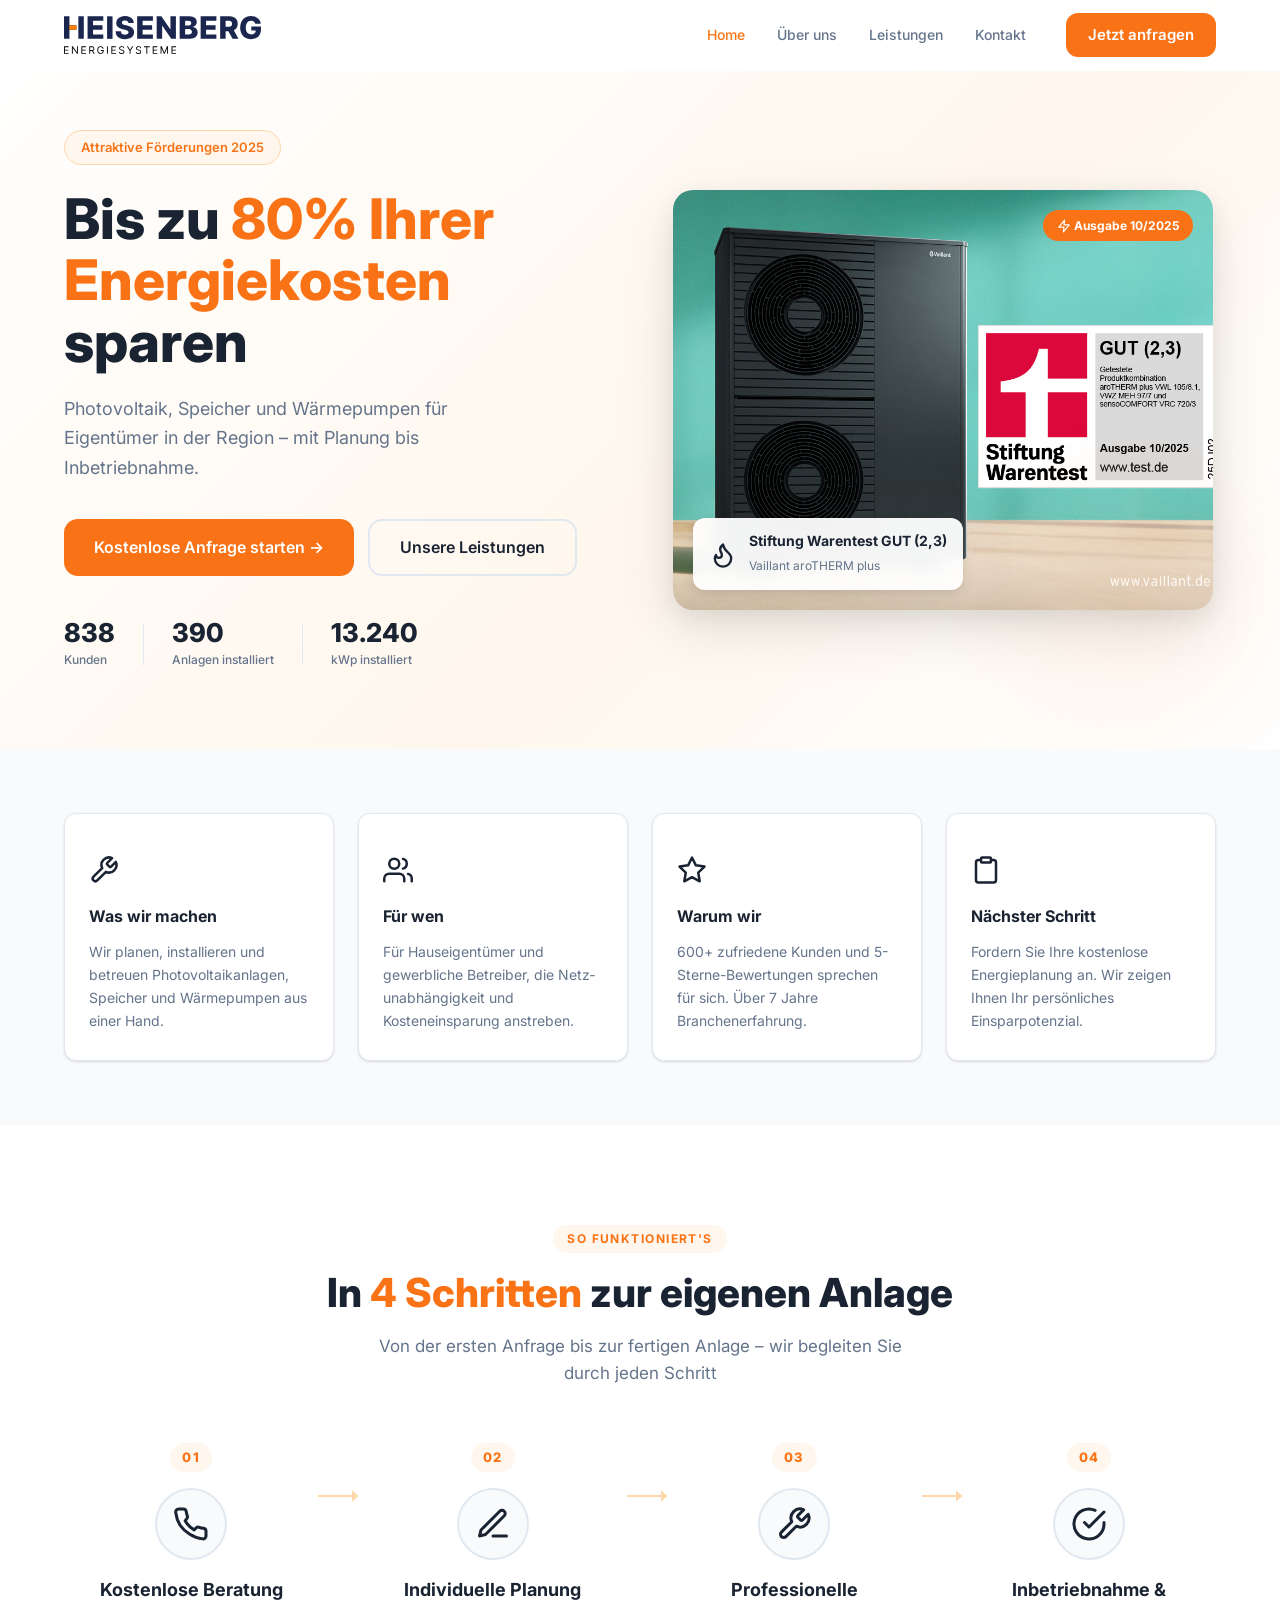
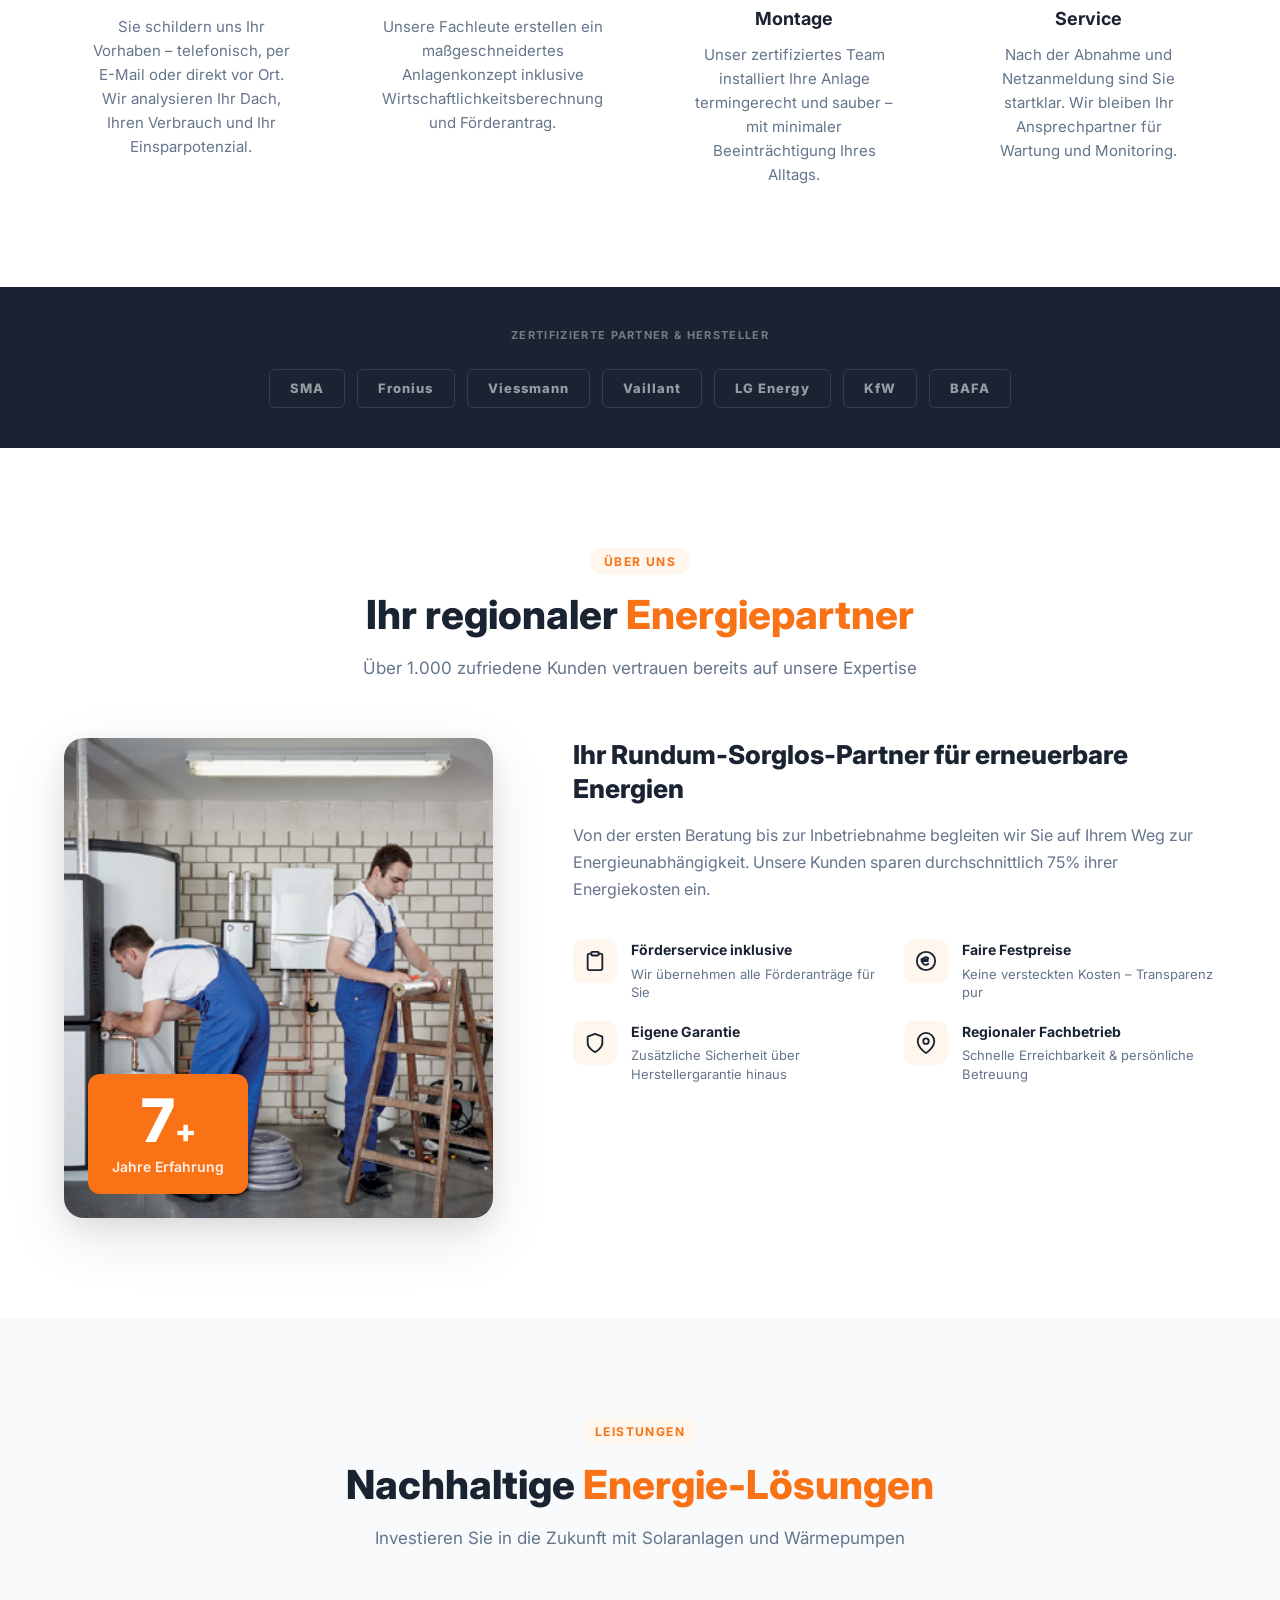
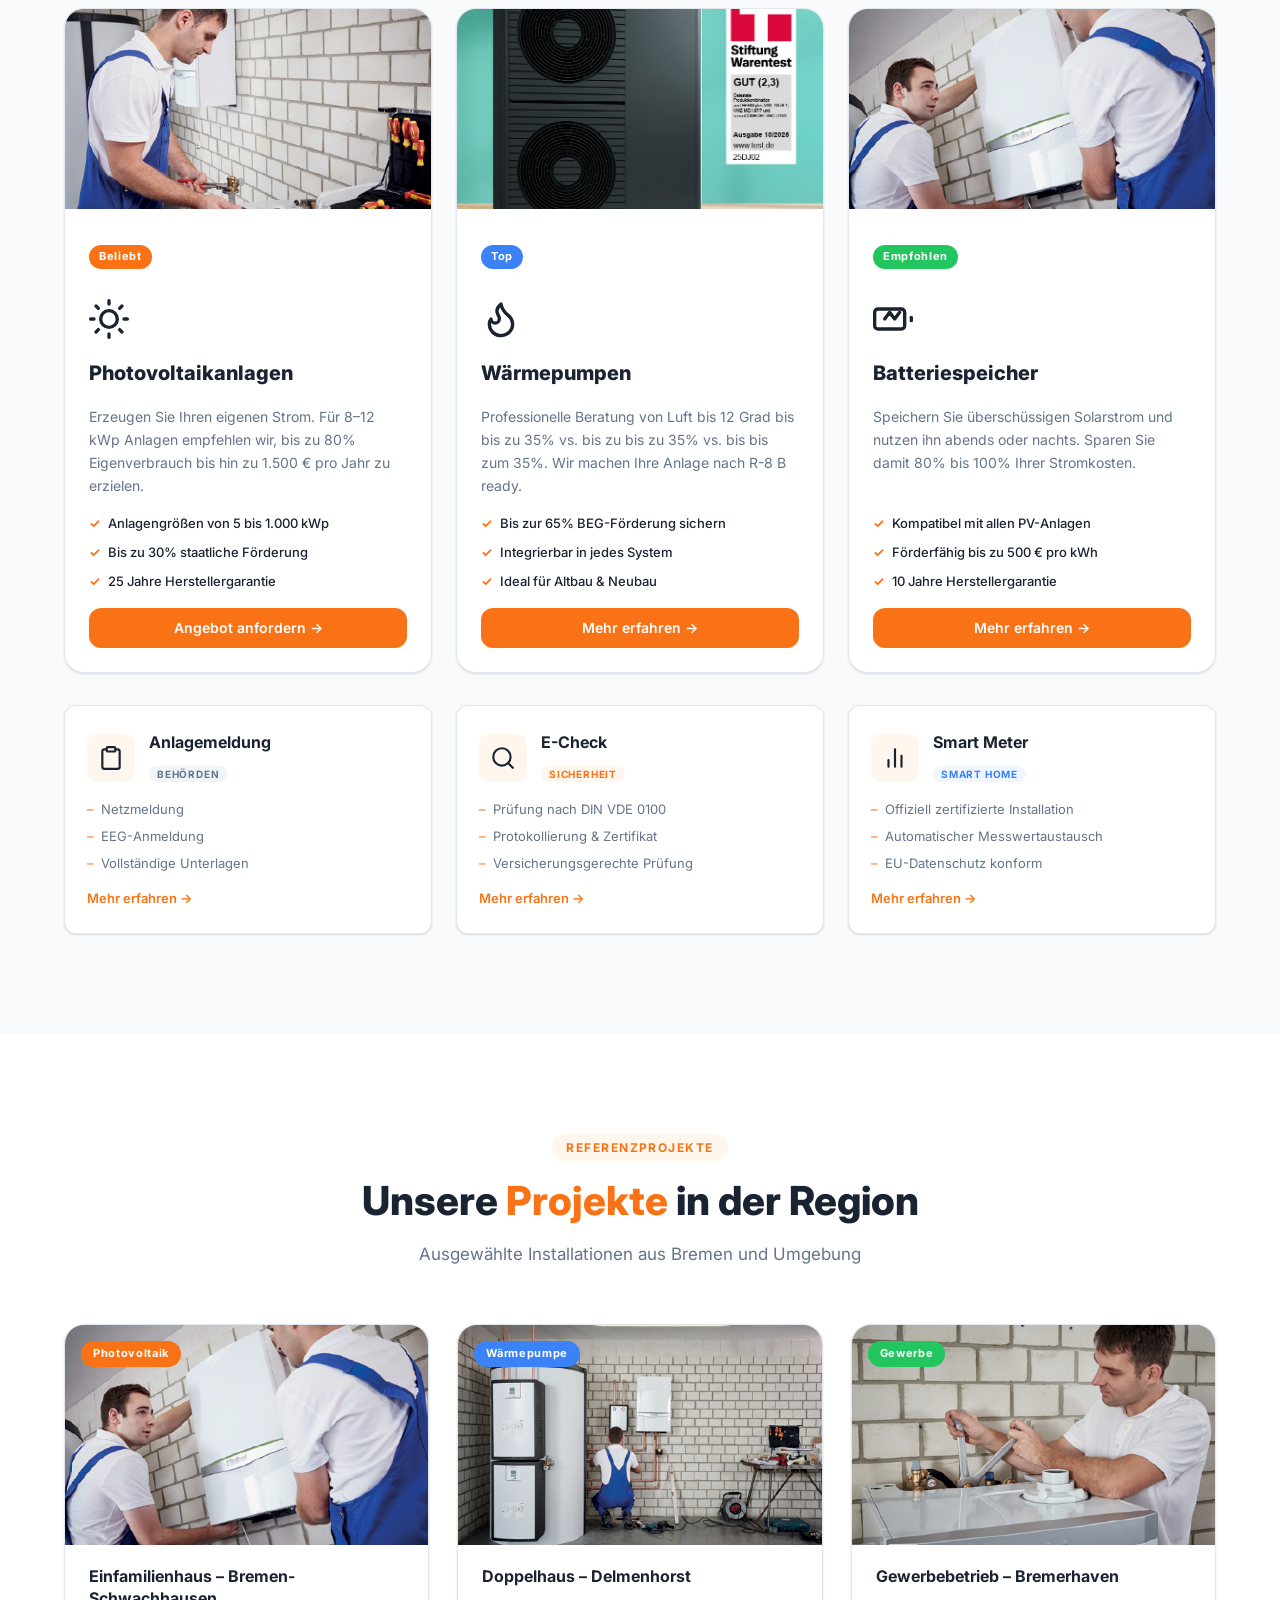
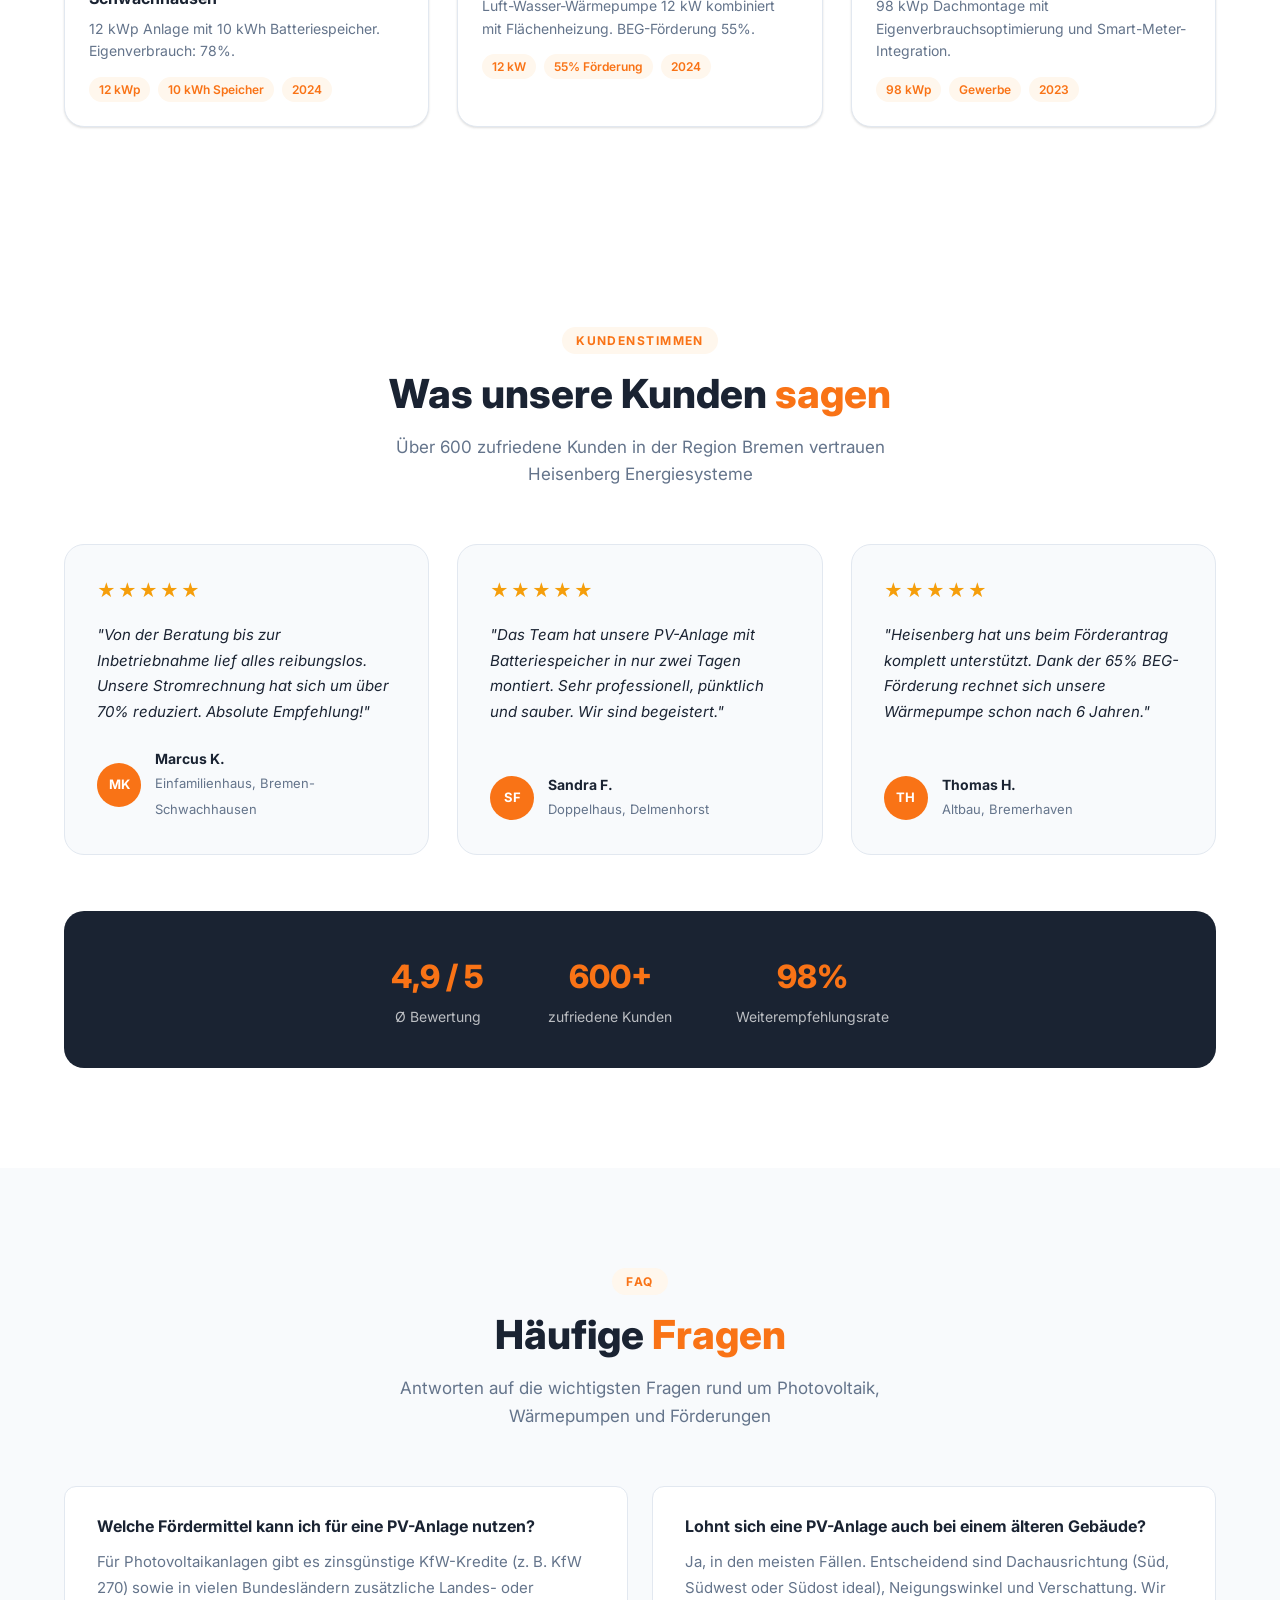
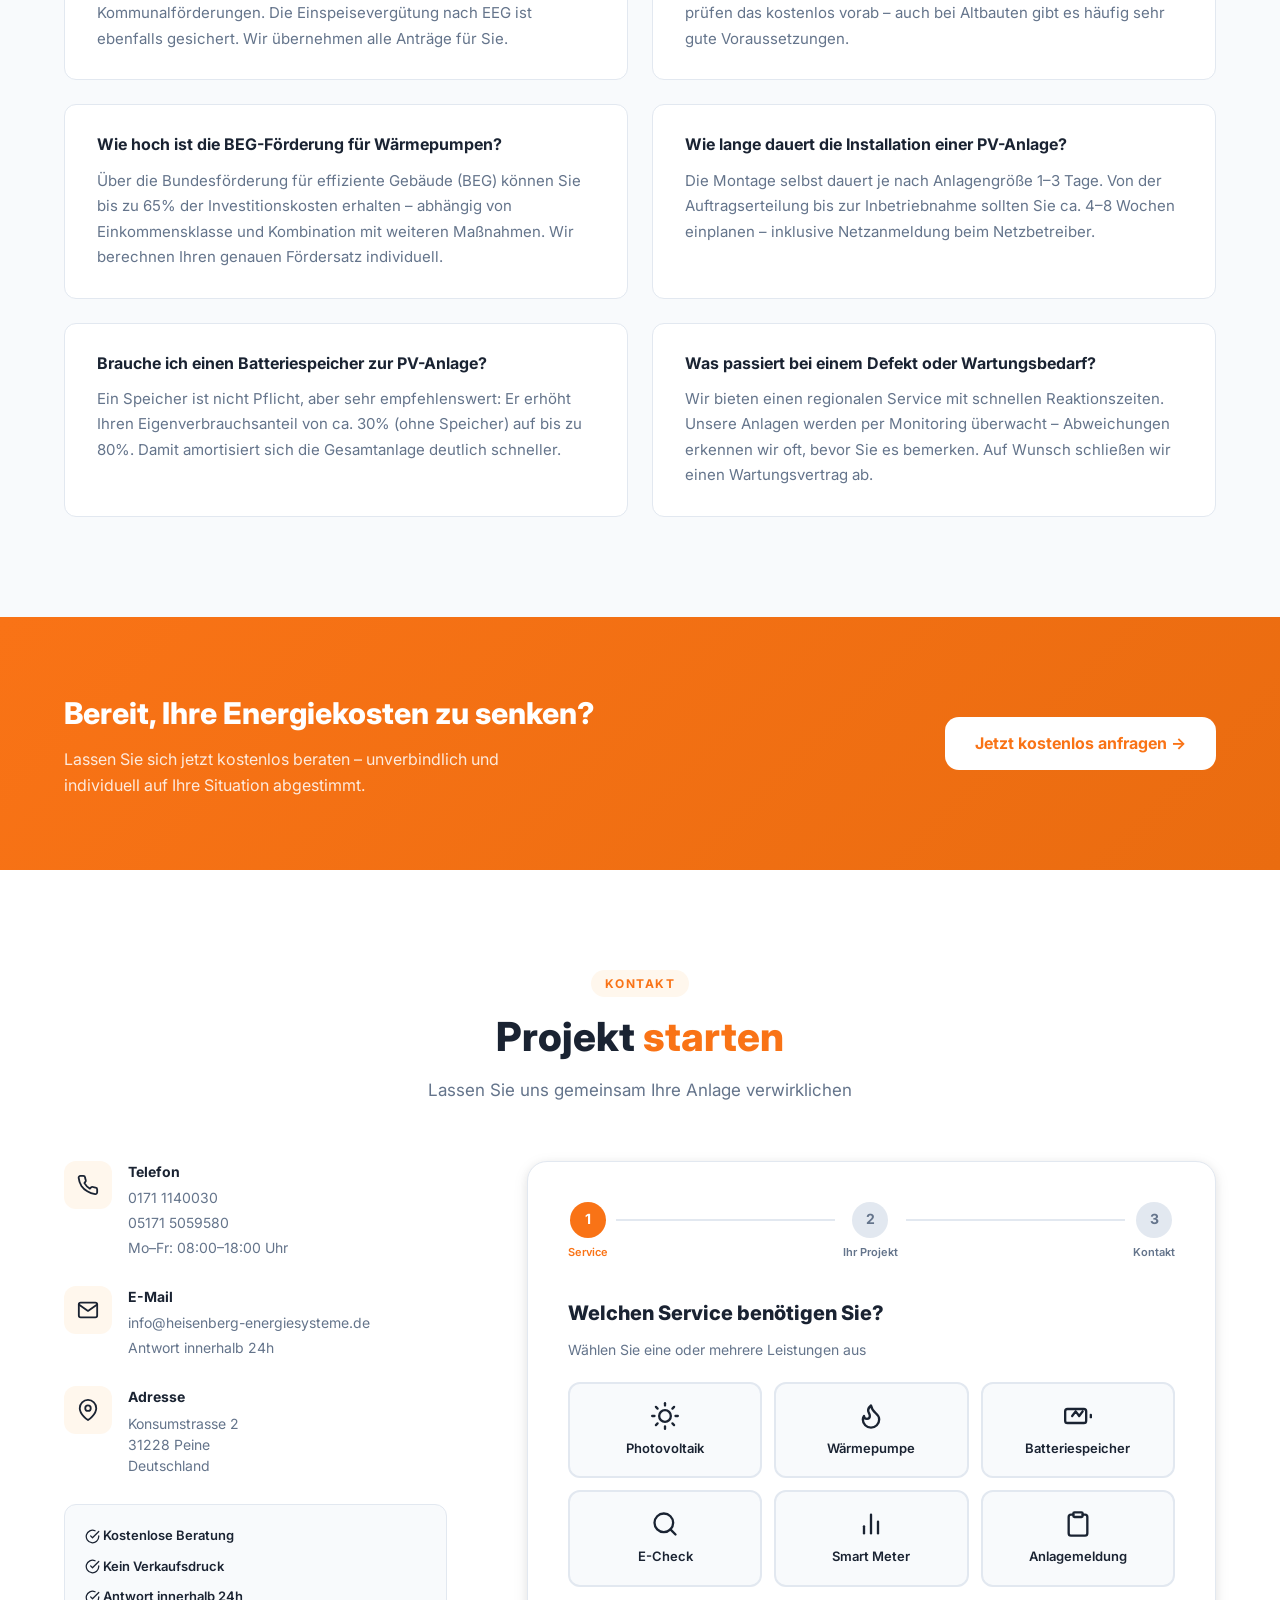
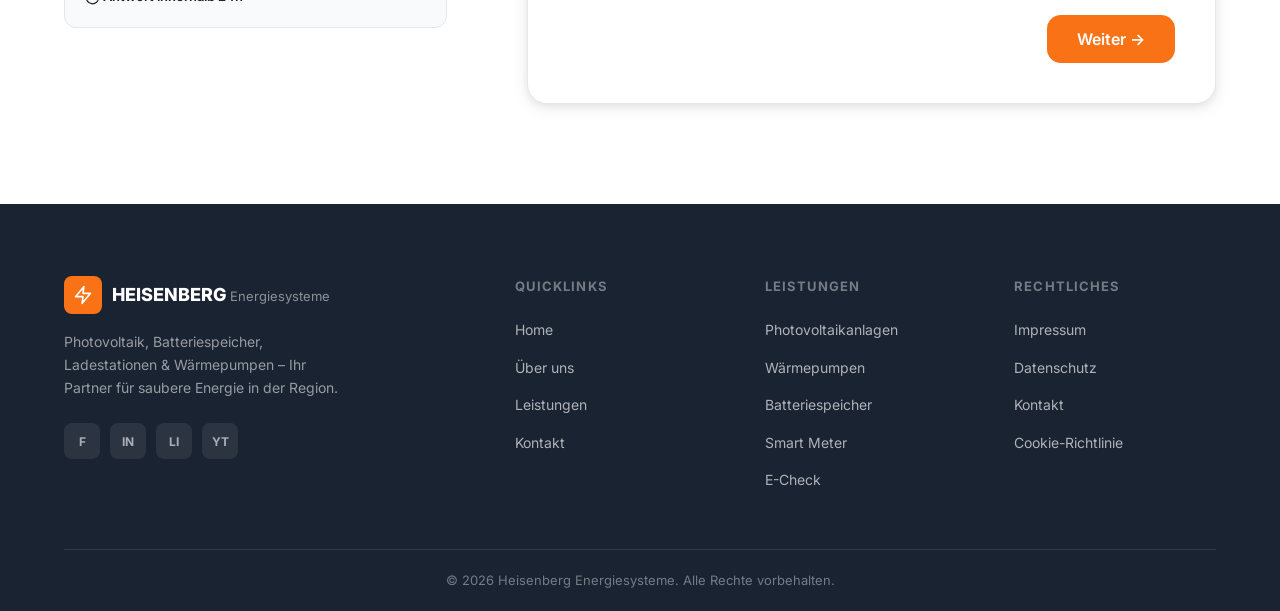
==== index.html @ 2be5622d "Logo: heisenberg_logo.svg in alle drei Seiten einbauen - index.html: SVG-Logo im Header - evu-anmeld" ====
<!DOCTYPE html>
<html lang="de">
<head>
  <meta charset="UTF-8" />
  <meta name="viewport" content="width=device-width, initial-scale=1.0" />
  <title>Heisenberg Energiesysteme – Photovoltaik, Speicher & Wärmepumpen</title>
  <meta name="description" content="Heisenberg Energiesysteme – Photovoltaik, Batteriespeicher und Wärmepumpen für Eigentümer. Bis zu 80% Energiekosten sparen. Kostenlose Beratung." />
  <link rel="preconnect" href="https://fonts.googleapis.com" />
  <link rel="preconnect" href="https://fonts.gstatic.com" crossorigin />
  <link href="https://fonts.googleapis.com/css2?family=Inter:wght@300;400;500;600;700;800&display=swap" rel="stylesheet" />
  <link rel="stylesheet" href="style.css" />
</head>
<body>

  <!-- SVG ICON SPRITE -->
  <svg xmlns="http://www.w3.org/2000/svg" style="display:none" aria-hidden="true">
    <symbol id="icon-lightning" viewBox="0 0 24 24" fill="none" stroke="currentColor" stroke-width="2" stroke-linecap="round" stroke-linejoin="round">
      <polygon points="13 2 3 14 12 14 11 22 21 10 12 10 13 2"/>
    </symbol>
    <symbol id="icon-flame" viewBox="0 0 24 24" fill="none" stroke="currentColor" stroke-width="2" stroke-linecap="round" stroke-linejoin="round">
      <path d="M8.5 14.5A2.5 2.5 0 0 0 11 12c0-1.38-.5-2-1-3-1.072-2.143-.224-4.054 2-6 .5 2.5 2 4.9 4 6.5 2 1.6 3 3.5 3 5.5a7 7 0 1 1-14 0c0-1.153.433-2.294 1-3a2.5 2.5 0 0 0 2.5 2.5z"/>
    </symbol>
    <symbol id="icon-wrench" viewBox="0 0 24 24" fill="none" stroke="currentColor" stroke-width="2" stroke-linecap="round" stroke-linejoin="round">
      <path d="M14.7 6.3a1 1 0 0 0 0 1.4l1.6 1.6a1 1 0 0 0 1.4 0l3.77-3.77a6 6 0 0 1-7.94 7.94l-6.91 6.91a2.12 2.12 0 0 1-3-3l6.91-6.91a6 6 0 0 1 7.94-7.94l-3.76 3.76z"/>
    </symbol>
    <symbol id="icon-users" viewBox="0 0 24 24" fill="none" stroke="currentColor" stroke-width="2" stroke-linecap="round" stroke-linejoin="round">
      <path d="M17 21v-2a4 4 0 0 0-4-4H5a4 4 0 0 0-4 4v2"/><circle cx="9" cy="7" r="4"/><path d="M23 21v-2a4 4 0 0 0-3-3.87"/><path d="M16 3.13a4 4 0 0 1 0 7.75"/>
    </symbol>
    <symbol id="icon-star" viewBox="0 0 24 24" fill="none" stroke="currentColor" stroke-width="2" stroke-linecap="round" stroke-linejoin="round">
      <polygon points="12 2 15.09 8.26 22 9.27 17 14.14 18.18 21.02 12 17.77 5.82 21.02 7 14.14 2 9.27 8.91 8.26 12 2"/>
    </symbol>
    <symbol id="icon-clipboard" viewBox="0 0 24 24" fill="none" stroke="currentColor" stroke-width="2" stroke-linecap="round" stroke-linejoin="round">
      <path d="M16 4h2a2 2 0 0 1 2 2v14a2 2 0 0 1-2 2H6a2 2 0 0 1-2-2V6a2 2 0 0 1 2-2h2"/><rect x="8" y="2" width="8" height="4" rx="1" ry="1"/>
    </symbol>
    <symbol id="icon-phone" viewBox="0 0 24 24" fill="none" stroke="currentColor" stroke-width="2" stroke-linecap="round" stroke-linejoin="round">
      <path d="M22 16.92v3a2 2 0 0 1-2.18 2 19.79 19.79 0 0 1-8.63-3.07A19.5 19.5 0 0 1 4.88 13a19.79 19.79 0 0 1-3.07-8.67A2 2 0 0 1 3.81 2h3a2 2 0 0 1 2 1.72 12.84 12.84 0 0 0 .7 2.81 2 2 0 0 1-.45 2.11L8.09 9.91a16 16 0 0 0 6 6l1.27-1.27a2 2 0 0 1 2.11-.45 12.84 12.84 0 0 0 2.81.7A2 2 0 0 1 22 16.92z"/>
    </symbol>
    <symbol id="icon-pencil" viewBox="0 0 24 24" fill="none" stroke="currentColor" stroke-width="2" stroke-linecap="round" stroke-linejoin="round">
      <path d="M12 20h9"/><path d="M16.5 3.5a2.121 2.121 0 0 1 3 3L7 19l-4 1 1-4L16.5 3.5z"/>
    </symbol>
    <symbol id="icon-check-circle" viewBox="0 0 24 24" fill="none" stroke="currentColor" stroke-width="2" stroke-linecap="round" stroke-linejoin="round">
      <path d="M22 11.08V12a10 10 0 1 1-5.93-9.14"/><polyline points="22 4 12 14.01 9 11.01"/>
    </symbol>
    <symbol id="icon-euro" viewBox="0 0 24 24" fill="none" stroke="currentColor" stroke-width="2" stroke-linecap="round" stroke-linejoin="round">
      <circle cx="12" cy="12" r="10"/><path d="M14.5 9a4 4 0 1 0 0 6"/><line x1="7" y1="12" x2="14" y2="12"/><line x1="7" y1="10" x2="14" y2="10"/>
    </symbol>
    <symbol id="icon-shield" viewBox="0 0 24 24" fill="none" stroke="currentColor" stroke-width="2" stroke-linecap="round" stroke-linejoin="round">
      <path d="M12 22s8-4 8-10V5l-8-3-8 3v7c0 6 8 10 8 10z"/>
    </symbol>
    <symbol id="icon-map-pin" viewBox="0 0 24 24" fill="none" stroke="currentColor" stroke-width="2" stroke-linecap="round" stroke-linejoin="round">
      <path d="M21 10c0 7-9 13-9 13s-9-6-9-13a9 9 0 0 1 18 0z"/><circle cx="12" cy="10" r="3"/>
    </symbol>
    <symbol id="icon-sun" viewBox="0 0 24 24" fill="none" stroke="currentColor" stroke-width="2" stroke-linecap="round" stroke-linejoin="round">
      <circle cx="12" cy="12" r="5"/><line x1="12" y1="1" x2="12" y2="3"/><line x1="12" y1="21" x2="12" y2="23"/><line x1="4.22" y1="4.22" x2="5.64" y2="5.64"/><line x1="18.36" y1="18.36" x2="19.78" y2="19.78"/><line x1="1" y1="12" x2="3" y2="12"/><line x1="21" y1="12" x2="23" y2="12"/><line x1="4.22" y1="19.78" x2="5.64" y2="18.36"/><line x1="18.36" y1="5.64" x2="19.78" y2="4.22"/>
    </symbol>
    <symbol id="icon-battery" viewBox="0 0 24 24" fill="none" stroke="currentColor" stroke-width="2" stroke-linecap="round" stroke-linejoin="round">
      <rect x="1" y="6" width="18" height="12" rx="2" ry="2"/><line x1="23" y1="13" x2="23" y2="11"/><polyline points="7 12 10 8 13 12 16 8"/>
    </symbol>
    <symbol id="icon-search" viewBox="0 0 24 24" fill="none" stroke="currentColor" stroke-width="2" stroke-linecap="round" stroke-linejoin="round">
      <circle cx="11" cy="11" r="8"/><line x1="21" y1="21" x2="16.65" y2="16.65"/>
    </symbol>
    <symbol id="icon-bar-chart" viewBox="0 0 24 24" fill="none" stroke="currentColor" stroke-width="2" stroke-linecap="round" stroke-linejoin="round">
      <line x1="18" y1="20" x2="18" y2="10"/><line x1="12" y1="20" x2="12" y2="4"/><line x1="6" y1="20" x2="6" y2="14"/>
    </symbol>
    <symbol id="icon-mail" viewBox="0 0 24 24" fill="none" stroke="currentColor" stroke-width="2" stroke-linecap="round" stroke-linejoin="round">
      <path d="M4 4h16c1.1 0 2 .9 2 2v12c0 1.1-.9 2-2 2H4c-1.1 0-2-.9-2-2V6c0-1.1.9-2 2-2z"/><polyline points="22,6 12,13 2,6"/>
    </symbol>
  </svg>

  <!-- NAVIGATION -->
  <header class="header" id="header">
    <div class="container">
      <div class="nav">
        <a href="#" class="logo">
          <img src="heisenberg_logo.svg" alt="Heisenberg Energiesysteme" height="38" />
        </a>
        <nav class="nav-links" id="nav-links">
          <a href="#" class="nav-link active">Home</a>
          <a href="#about" class="nav-link">Über uns</a>
          <a href="#leistungen" class="nav-link">Leistungen</a>
          <a href="#kontakt" class="nav-link">Kontakt</a>
          <a href="#kontakt" class="btn btn-primary nav-cta">Jetzt anfragen</a>
        </nav>
        <button class="menu-toggle" id="menu-toggle" aria-label="Menü öffnen">
          <span></span><span></span><span></span>
        </button>
      </div>
    </div>
  </header>

  <!-- HERO -->
  <section class="hero">
    <div class="container">
      <div class="hero-inner">
        <div class="hero-content">
          <div class="hero-badge">Attraktive Förderungen 2025</div>
          <h1 class="hero-title">
            Bis zu <span class="text-orange">80% Ihrer<br>Energiekosten</span> sparen
          </h1>
          <p class="hero-desc">
            Photovoltaik, Speicher und Wärmepumpen für Eigentümer in der Region – mit Planung bis Inbetriebnahme.
          </p>
          <div class="hero-actions">
            <a href="#kontakt" class="btn btn-primary btn-lg">Kostenlose Anfrage starten →</a>
            <a href="#leistungen" class="btn btn-outline btn-lg">Unsere Leistungen</a>
          </div>
          <div class="hero-stats">
            <div class="stat">
              <span class="stat-number">838</span>
              <span class="stat-label">Kunden</span>
            </div>
            <div class="stat-divider"></div>
            <div class="stat">
              <span class="stat-number">390</span>
              <span class="stat-label">Anlagen installiert</span>
            </div>
            <div class="stat-divider"></div>
            <div class="stat">
              <span class="stat-number">13.240</span>
              <span class="stat-label">kWp installiert</span>
            </div>
          </div>
        </div>
        <div class="hero-visual">
          <div class="hero-img-wrapper">
            <img
              src="bilder/hero/vaillant-arotherm-waermepumpe-stiftung-warentest.jpg"
              alt="Vaillant aroTHERM plus Wärmepumpe – Stiftung Warentest GUT 2,3"
              class="hero-img"
            />
            <div class="hero-img-badge">
              <div class="hero-img-badge-icon"><svg class="icon" aria-hidden="true"><use href="#icon-flame"></use></svg></div>
              <div>
                <strong>Stiftung Warentest GUT (2,3)</strong>
                <span>Vaillant aroTHERM plus</span>
              </div>
            </div>
            <div class="hero-img-tag">
              <span><svg class="icon" aria-hidden="true"><use href="#icon-lightning"></use></svg> Ausgabe 10/2025</span>
            </div>
          </div>
        </div>
      </div>
    </div>
    <div class="hero-shape"></div>
  </section>

  <!-- WHY US – 4 cards -->
  <section class="why-section section-gray">
    <div class="container">
      <div class="why-grid">
        <div class="why-card">
          <div class="why-icon"><svg class="icon" aria-hidden="true"><use href="#icon-wrench"></use></svg></div>
          <h3>Was wir machen</h3>
          <p>Wir planen, installieren und betreuen Photovoltaikanlagen, Speicher und Wärmepumpen aus einer Hand.</p>
        </div>
        <div class="why-card">
          <div class="why-icon"><svg class="icon" aria-hidden="true"><use href="#icon-users"></use></svg></div>
          <h3>Für wen</h3>
          <p>Für Haus­eigentümer und gewerbliche Betreiber, die Netz­unabhängigkeit und Kosteneinsparung anstreben.</p>
        </div>
        <div class="why-card">
          <div class="why-icon"><svg class="icon" aria-hidden="true"><use href="#icon-star"></use></svg></div>
          <h3>Warum wir</h3>
          <p>600+ zufriedene Kunden und 5-Sterne-Bewertungen sprechen für sich. Über 7 Jahre Branchenerfahrung.</p>
        </div>
        <div class="why-card">
          <div class="why-icon"><svg class="icon" aria-hidden="true"><use href="#icon-clipboard"></use></svg></div>
          <h3>Nächster Schritt</h3>
          <p>Fordern Sie Ihre kostenlose Energieplanung an. Wir zeigen Ihnen Ihr persönliches Einsparpotenzial.</p>
        </div>
      </div>
    </div>
  </section>

  <!-- HOW IT WORKS -->
  <section class="process-section">
    <div class="container">
      <div class="section-intro text-center">
        <span class="section-eyebrow">So funktioniert's</span>
        <h2 class="section-title">In <span class="text-orange">4 Schritten</span> zur eigenen Anlage</h2>
        <p class="section-subtitle">Von der ersten Anfrage bis zur fertigen Anlage – wir begleiten Sie durch jeden Schritt</p>
      </div>
      <div class="process-steps">
        <div class="process-step">
          <div class="process-number">01</div>
          <div class="process-icon"><svg class="icon" aria-hidden="true"><use href="#icon-phone"></use></svg></div>
          <h3>Kostenlose Beratung</h3>
          <p>Sie schildern uns Ihr Vorhaben – telefonisch, per E-Mail oder direkt vor Ort. Wir analysieren Ihr Dach, Ihren Verbrauch und Ihr Einsparpotenzial.</p>
        </div>
        <div class="process-connector"></div>
        <div class="process-step">
          <div class="process-number">02</div>
          <div class="process-icon"><svg class="icon" aria-hidden="true"><use href="#icon-pencil"></use></svg></div>
          <h3>Individuelle Planung</h3>
          <p>Unsere Fachleute erstellen ein maßgeschneidertes Anlagenkonzept inklusive Wirtschaftlichkeitsberechnung und Förderantrag.</p>
        </div>
        <div class="process-connector"></div>
        <div class="process-step">
          <div class="process-number">03</div>
          <div class="process-icon"><svg class="icon" aria-hidden="true"><use href="#icon-wrench"></use></svg></div>
          <h3>Professionelle Montage</h3>
          <p>Unser zertifiziertes Team installiert Ihre Anlage termingerecht und sauber – mit minimaler Beeinträchtigung Ihres Alltags.</p>
        </div>
        <div class="process-connector"></div>
        <div class="process-step">
          <div class="process-number">04</div>
          <div class="process-icon"><svg class="icon" aria-hidden="true"><use href="#icon-check-circle"></use></svg></div>
          <h3>Inbetriebnahme & Service</h3>
          <p>Nach der Abnahme und Netzanmeldung sind Sie startklar. Wir bleiben Ihr Ansprechpartner für Wartung und Monitoring.</p>
        </div>
      </div>
    </div>
  </section>

  <!-- PARTNER LOGOS -->
  <section class="partners-section">
    <div class="container">
      <p class="partners-label">Zertifizierte Partner &amp; Hersteller</p>
      <div class="partners-logos">
        <div class="partner-logo">SMA</div>
        <div class="partner-logo">Fronius</div>
        <div class="partner-logo">Viessmann</div>
        <div class="partner-logo">Vaillant</div>
        <div class="partner-logo">LG Energy</div>
        <div class="partner-logo">KfW</div>
        <div class="partner-logo">BAFA</div>
      </div>
    </div>
  </section>

  <!-- ABOUT / PARTNER -->
  <section class="about-section" id="about">
    <div class="container">
      <div class="section-intro text-center">
        <span class="section-eyebrow">Über uns</span>
        <h2 class="section-title">Ihr regionaler <span class="text-orange">Energiepartner</span></h2>
        <p class="section-subtitle">Über 1.000 zufriedene Kunden vertrauen bereits auf unsere Expertise</p>
      </div>
      <div class="about-inner">
        <div class="about-left">
          <div class="about-photo-wrapper">
            <img
              src="bilder/team/heizungsinstallation-team-speicher.jpg"
              alt="Heisenberg Energiesysteme – Heizungsinstallation durch Fachteam"
              class="about-photo"
            />
            <div class="about-photo-badge">
              <span class="years-number">7<span>+</span></span>
              <span class="years-label">Jahre Erfahrung</span>
            </div>
          </div>
        </div>
        <div class="about-right">
          <h3>Ihr Rundum-Sorglos-Partner für erneuerbare Energien</h3>
          <p>
            Von der ersten Beratung bis zur Inbetriebnahme begleiten wir Sie auf Ihrem Weg zur Energieunabhängigkeit. Unsere Kunden sparen durchschnittlich 75% ihrer Energiekosten ein.
          </p>
          <div class="about-features">
            <div class="about-feature">
              <div class="feature-icon-box"><svg class="icon" aria-hidden="true"><use href="#icon-clipboard"></use></svg></div>
              <div>
                <strong>Förderservice inklusive</strong>
                <span>Wir übernehmen alle Förderanträge für Sie</span>
              </div>
            </div>
            <div class="about-feature">
              <div class="feature-icon-box"><svg class="icon" aria-hidden="true"><use href="#icon-euro"></use></svg></div>
              <div>
                <strong>Faire Festpreise</strong>
                <span>Keine versteckten Kosten – Transparenz pur</span>
              </div>
            </div>
            <div class="about-feature">
              <div class="feature-icon-box"><svg class="icon" aria-hidden="true"><use href="#icon-shield"></use></svg></div>
              <div>
                <strong>Eigene Garantie</strong>
                <span>Zusätzliche Sicherheit über Herstellergarantie hinaus</span>
              </div>
            </div>
            <div class="about-feature">
              <div class="feature-icon-box"><svg class="icon" aria-hidden="true"><use href="#icon-map-pin"></use></svg></div>
              <div>
                <strong>Regionaler Fachbetrieb</strong>
                <span>Schnelle Erreichbarkeit & persönliche Betreuung</span>
              </div>
            </div>
          </div>
        </div>
      </div>
    </div>
  </section>

  <!-- LEISTUNGEN -->
  <section class="leistungen-section section-gray" id="leistungen">
    <div class="container">
      <div class="section-intro text-center">
        <span class="section-eyebrow">Leistungen</span>
        <h2 class="section-title">Nachhaltige <span class="text-orange">Energie-Lösungen</span></h2>
        <p class="section-subtitle">Investieren Sie in die Zukunft mit Solaranlagen und Wärmepumpen</p>
      </div>

      <!-- Main services -->
      <div class="services-grid-main">
        <div class="service-card service-card--featured">
          <div class="service-card-img">
            <img src="bilder/team/heizungstechniker-installation-werkzeug.jpg" alt="Heizungstechniker bei fachgerechter Installation" />
          </div>
          <div class="service-card-header">
            <div class="service-badge">Beliebt</div>
            <div class="service-icon-lg"><svg class="icon" aria-hidden="true"><use href="#icon-sun"></use></svg></div>
            <h3>Photovoltaikanlagen</h3>
          </div>
          <p>Erzeugen Sie Ihren eigenen Strom. Für 8–12 kWp Anlagen empfehlen wir, bis zu 80% Eigenverbrauch bis hin zu 1.500 € pro Jahr zu erzielen.</p>
          <ul class="service-list">
            <li>Anlagengrößen von 5 bis 1.000 kWp</li>
            <li>Bis zu 30% staatliche Förderung</li>
            <li>25 Jahre Herstellergarantie</li>
          </ul>
          <a href="#kontakt" class="btn btn-primary btn-sm">Angebot anfordern →</a>
        </div>

        <div class="service-card service-card--featured">
          <div class="service-card-img">
            <img src="bilder/produkte/vaillant-arotherm-waermepumpe-hochformat.jpg" alt="Vaillant aroTHERM plus Wärmepumpe – Stiftung Warentest GUT" />
          </div>
          <div class="service-card-header">
            <div class="service-badge service-badge--blue">Top</div>
            <div class="service-icon-lg"><svg class="icon" aria-hidden="true"><use href="#icon-flame"></use></svg></div>
            <h3>Wärmepumpen</h3>
          </div>
          <p>Professionelle Beratung von Luft bis 12 Grad bis bis zu 35% vs. bis zu bis zu 35% vs. bis bis zum 35%. Wir machen Ihre Anlage nach R-8 B ready.</p>
          <ul class="service-list">
            <li>Bis zur 65% BEG-Förderung sichern</li>
            <li>Integrierbar in jedes System</li>
            <li>Ideal für Altbau & Neubau</li>
          </ul>
          <a href="#kontakt" class="btn btn-primary btn-sm">Mehr erfahren →</a>
        </div>

        <div class="service-card service-card--featured">
          <div class="service-card-img">
            <img src="bilder/team/vaillant-heizung-wandmontage-fachbetrieb.jpg" alt="Vaillant Speicher Installation durch Fachbetrieb" />
          </div>
          <div class="service-card-header">
            <div class="service-badge service-badge--green">Empfohlen</div>
            <div class="service-icon-lg"><svg class="icon" aria-hidden="true"><use href="#icon-battery"></use></svg></div>
            <h3>Batteriespeicher</h3>
          </div>
          <p>Speichern Sie überschüssigen Solarstrom und nutzen ihn abends oder nachts. Sparen Sie damit 80% bis 100% Ihrer Stromkosten.</p>
          <ul class="service-list">
            <li>Kompatibel mit allen PV-Anlagen</li>
            <li>Förderfähig bis zu 500 € pro kWh</li>
            <li>10 Jahre Herstellergarantie</li>
          </ul>
          <a href="#kontakt" class="btn btn-primary btn-sm">Mehr erfahren →</a>
        </div>
      </div>

      <!-- Secondary services -->
      <div class="services-grid-secondary">
        <div class="service-card-sm">
          <div class="service-card-sm-header">
            <div class="service-icon-sm"><svg class="icon" aria-hidden="true"><use href="#icon-clipboard"></use></svg></div>
            <div>
              <h4>Anlagemeldung</h4>
              <span class="badge badge-gray">BEHÖRDEN</span>
            </div>
          </div>
          <ul class="service-list-sm">
            <li>Netzmeldung</li>
            <li>EEG-Anmeldung</li>
            <li>Vollständige Unterlagen</li>
          </ul>
          <a href="#kontakt" class="link-arrow">Mehr erfahren →</a>
        </div>
        <div class="service-card-sm">
          <div class="service-card-sm-header">
            <div class="service-icon-sm"><svg class="icon" aria-hidden="true"><use href="#icon-search"></use></svg></div>
            <div>
              <h4>E-Check</h4>
              <span class="badge badge-orange">SICHERHEIT</span>
            </div>
          </div>
          <ul class="service-list-sm">
            <li>Prüfung nach DIN VDE 0100</li>
            <li>Protokollierung & Zertifikat</li>
            <li>Versicherungsgerechte Prüfung</li>
          </ul>
          <a href="#kontakt" class="link-arrow">Mehr erfahren →</a>
        </div>
        <div class="service-card-sm">
          <div class="service-card-sm-header">
            <div class="service-icon-sm"><svg class="icon" aria-hidden="true"><use href="#icon-bar-chart"></use></svg></div>
            <div>
              <h4>Smart Meter</h4>
              <span class="badge badge-blue">SMART HOME</span>
            </div>
          </div>
          <ul class="service-list-sm">
            <li>Offiziell zertifizierte Installation</li>
            <li>Automatischer Messwertaustausch</li>
            <li>EU-Datenschutz konform</li>
          </ul>
          <a href="#kontakt" class="link-arrow">Mehr erfahren →</a>
        </div>
      </div>
    </div>
  </section>

  <!-- REFERENZPROJEKTE -->
  <section class="referenz-section">
    <div class="container">
      <div class="section-intro text-center">
        <span class="section-eyebrow">Referenzprojekte</span>
        <h2 class="section-title">Unsere <span class="text-orange">Projekte</span> in der Region</h2>
        <p class="section-subtitle">Ausgewählte Installationen aus Bremen und Umgebung</p>
      </div>
      <div class="referenz-grid">
        <div class="referenz-card">
          <div class="referenz-img">
            <img src="bilder/team/vaillant-heizung-wandmontage-fachbetrieb.jpg" alt="Vaillant Heizung Wandmontage durch Fachbetrieb" />
            <div class="referenz-tag">Photovoltaik</div>
          </div>
          <div class="referenz-info">
            <h4>Einfamilienhaus – Bremen-Schwachhausen</h4>
            <p>12 kWp Anlage mit 10 kWh Batteriespeicher. Eigenverbrauch: 78%.</p>
            <div class="referenz-stats">
              <span>12 kWp</span>
              <span>10 kWh Speicher</span>
              <span>2024</span>
            </div>
          </div>
        </div>
        <div class="referenz-card">
          <div class="referenz-img">
            <img src="bilder/team/waermepumpe-installation-heizraum.jpg" alt="Wärmepumpe Installation im Heizraum" />
            <div class="referenz-tag referenz-tag--blue">Wärmepumpe</div>
          </div>
          <div class="referenz-info">
            <h4>Doppelhaus – Delmenhorst</h4>
            <p>Luft-Wasser-Wärmepumpe 12 kW kombiniert mit Flächenheizung. BEG-Förderung 55%.</p>
            <div class="referenz-stats">
              <span>12 kW</span>
              <span>55% Förderung</span>
              <span>2024</span>
            </div>
          </div>
        </div>
        <div class="referenz-card">
          <div class="referenz-img">
            <img src="bilder/team/vaillant-techniker-wartung-nahaufnahme.jpg" alt="Vaillant Techniker bei Wartung und Service" />
            <div class="referenz-tag referenz-tag--green">Gewerbe</div>
          </div>
          <div class="referenz-info">
            <h4>Gewerbebetrieb – Bremerhaven</h4>
            <p>98 kWp Dachmontage mit Eigenverbrauchsoptimierung und Smart-Meter-Integration.</p>
            <div class="referenz-stats">
              <span>98 kWp</span>
              <span>Gewerbe</span>
              <span>2023</span>
            </div>
          </div>
        </div>
      </div>
    </div>
  </section>

  <!-- TESTIMONIALS -->
  <section class="testimonials-section">
    <div class="container">
      <div class="section-intro text-center">
        <span class="section-eyebrow">Kundenstimmen</span>
        <h2 class="section-title">Was unsere Kunden <span class="text-orange">sagen</span></h2>
        <p class="section-subtitle">Über 600 zufriedene Kunden in der Region Bremen vertrauen Heisenberg Energiesysteme</p>
      </div>
      <div class="testimonials-grid">
        <div class="testimonial-card">
          <div class="testimonial-stars">★★★★★</div>
          <p>"Von der Beratung bis zur Inbetriebnahme lief alles reibungslos. Unsere Stromrechnung hat sich um über 70% reduziert. Absolute Empfehlung!"</p>
          <div class="testimonial-author">
            <div class="testimonial-avatar">MK</div>
            <div>
              <strong>Marcus K.</strong>
              <span>Einfamilienhaus, Bremen-Schwachhausen</span>
            </div>
          </div>
        </div>
        <div class="testimonial-card">
          <div class="testimonial-stars">★★★★★</div>
          <p>"Das Team hat unsere PV-Anlage mit Batteriespeicher in nur zwei Tagen montiert. Sehr professionell, pünktlich und sauber. Wir sind begeistert."</p>
          <div class="testimonial-author">
            <div class="testimonial-avatar">SF</div>
            <div>
              <strong>Sandra F.</strong>
              <span>Doppelhaus, Delmenhorst</span>
            </div>
          </div>
        </div>
        <div class="testimonial-card">
          <div class="testimonial-stars">★★★★★</div>
          <p>"Heisenberg hat uns beim Förderantrag komplett unterstützt. Dank der 65% BEG-Förderung rechnet sich unsere Wärmepumpe schon nach 6 Jahren."</p>
          <div class="testimonial-author">
            <div class="testimonial-avatar">TH</div>
            <div>
              <strong>Thomas H.</strong>
              <span>Altbau, Bremerhaven</span>
            </div>
          </div>
        </div>
      </div>
      <div class="testimonials-summary">
        <div class="summary-stat">
          <strong>4,9 / 5</strong>
          <span>Ø Bewertung</span>
        </div>
        <div class="summary-stat">
          <strong>600+</strong>
          <span>zufriedene Kunden</span>
        </div>
        <div class="summary-stat">
          <strong>98%</strong>
          <span>Weiterempfehlungsrate</span>
        </div>
      </div>
    </div>
  </section>

  <!-- FAQ -->
  <section class="faq-section section-gray">
    <div class="container">
      <div class="section-intro text-center">
        <span class="section-eyebrow">FAQ</span>
        <h2 class="section-title">Häufige <span class="text-orange">Fragen</span></h2>
        <p class="section-subtitle">Antworten auf die wichtigsten Fragen rund um Photovoltaik, Wärmepumpen und Förderungen</p>
      </div>
      <div class="faq-grid">
        <div class="faq-item">
          <h4>Welche Fördermittel kann ich für eine PV-Anlage nutzen?</h4>
          <p>Für Photovoltaikanlagen gibt es zinsgünstige KfW-Kredite (z. B. KfW 270) sowie in vielen Bundesländern zusätzliche Landes- oder Kommunalförderungen. Die Einspeisevergütung nach EEG ist ebenfalls gesichert. Wir übernehmen alle Anträge für Sie.</p>
        </div>
        <div class="faq-item">
          <h4>Lohnt sich eine PV-Anlage auch bei einem älteren Gebäude?</h4>
          <p>Ja, in den meisten Fällen. Entscheidend sind Dachausrichtung (Süd, Südwest oder Südost ideal), Neigungswinkel und Verschattung. Wir prüfen das kostenlos vorab – auch bei Altbauten gibt es häufig sehr gute Voraussetzungen.</p>
        </div>
        <div class="faq-item">
          <h4>Wie hoch ist die BEG-Förderung für Wärmepumpen?</h4>
          <p>Über die Bundesförderung für effiziente Gebäude (BEG) können Sie bis zu 65% der Investitionskosten erhalten – abhängig von Einkommensklasse und Kombination mit weiteren Maßnahmen. Wir berechnen Ihren genauen Fördersatz individuell.</p>
        </div>
        <div class="faq-item">
          <h4>Wie lange dauert die Installation einer PV-Anlage?</h4>
          <p>Die Montage selbst dauert je nach Anlagengröße 1–3 Tage. Von der Auftragserteilung bis zur Inbetriebnahme sollten Sie ca. 4–8 Wochen einplanen – inklusive Netzanmeldung beim Netzbetreiber.</p>
        </div>
        <div class="faq-item">
          <h4>Brauche ich einen Batteriespeicher zur PV-Anlage?</h4>
          <p>Ein Speicher ist nicht Pflicht, aber sehr empfehlenswert: Er erhöht Ihren Eigenverbrauchsanteil von ca. 30% (ohne Speicher) auf bis zu 80%. Damit amortisiert sich die Gesamtanlage deutlich schneller.</p>
        </div>
        <div class="faq-item">
          <h4>Was passiert bei einem Defekt oder Wartungsbedarf?</h4>
          <p>Wir bieten einen regionalen Service mit schnellen Reaktionszeiten. Unsere Anlagen werden per Monitoring überwacht – Abweichungen erkennen wir oft, bevor Sie es bemerken. Auf Wunsch schließen wir einen Wartungsvertrag ab.</p>
        </div>
      </div>
    </div>
  </section>

  <!-- CTA BANNER -->
  <section class="cta-banner">
    <div class="container">
      <div class="cta-banner-inner">
        <div class="cta-banner-content">
          <h2>Bereit, Ihre Energiekosten zu senken?</h2>
          <p>Lassen Sie sich jetzt kostenlos beraten – unverbindlich und individuell auf Ihre Situation abgestimmt.</p>
        </div>
        <a href="#kontakt" class="btn btn-white btn-lg">Jetzt kostenlos anfragen →</a>
      </div>
    </div>
  </section>

  <!-- KONTAKT / FORM -->
  <section class="kontakt-section" id="kontakt">
    <div class="container">
      <div class="section-intro text-center">
        <span class="section-eyebrow">Kontakt</span>
        <h2 class="section-title">Projekt <span class="text-orange">starten</span></h2>
        <p class="section-subtitle">Lassen Sie uns gemeinsam Ihre Anlage verwirklichen</p>
      </div>
      <div class="kontakt-inner">
        <div class="kontakt-info">
          <div class="kontakt-item">
            <div class="kontakt-icon"><svg class="icon" aria-hidden="true"><use href="#icon-phone"></use></svg></div>
            <div>
              <strong>Telefon</strong>
              <a href="tel:+491711140030">0171 1140030</a>
              <a href="tel:+4951715059580">05171 5059580</a>
              <span>Mo–Fr: 08:00–18:00 Uhr</span>
            </div>
          </div>
          <div class="kontakt-item">
            <div class="kontakt-icon"><svg class="icon" aria-hidden="true"><use href="#icon-mail"></use></svg></div>
            <div>
              <strong>E-Mail</strong>
              <a href="mailto:info@heisenberg-energiesysteme.de">info@heisenberg-energiesysteme.de</a>
              <span>Antwort innerhalb 24h</span>
            </div>
          </div>
          <div class="kontakt-item">
            <div class="kontakt-icon"><svg class="icon" aria-hidden="true"><use href="#icon-map-pin"></use></svg></div>
            <div>
              <strong>Adresse</strong>
              <span>Konsumstrasse 2<br>31228 Peine<br>Deutschland</span>
            </div>
          </div>
          <div class="trust-badges">
            <div class="trust-badge"><svg class="icon" aria-hidden="true"><use href="#icon-check-circle"></use></svg> Kostenlose Beratung</div>
            <div class="trust-badge"><svg class="icon" aria-hidden="true"><use href="#icon-check-circle"></use></svg> Kein Verkaufsdruck</div>
            <div class="trust-badge"><svg class="icon" aria-hidden="true"><use href="#icon-check-circle"></use></svg> Antwort innerhalb 24h</div>
          </div>
        </div>
        <form class="kontakt-form multistep-form" id="kontakt-form" novalidate>

          <!-- Progress indicator -->
          <div class="form-progress">
            <div class="form-progress-step active" data-step="1">
              <div class="step-num">1</div>
              <span>Service</span>
            </div>
            <div class="form-progress-line"></div>
            <div class="form-progress-step" data-step="2">
              <div class="step-num">2</div>
              <span>Ihr Projekt</span>
            </div>
            <div class="form-progress-line"></div>
            <div class="form-progress-step" data-step="3">
              <div class="step-num">3</div>
              <span>Kontakt</span>
            </div>
          </div>

          <!-- Step 1: Service -->
          <div class="form-step active" id="step-1">
            <h3 class="step-title">Welchen Service benötigen Sie?</h3>
            <p class="step-desc">Wählen Sie eine oder mehrere Leistungen aus</p>
            <div class="service-select-grid">
              <label class="service-option">
                <input type="checkbox" name="services" value="photovoltaik" />
                <div class="service-option-inner"><svg class="icon service-option-icon" aria-hidden="true"><use href="#icon-sun"></use></svg><span>Photovoltaik</span></div>
              </label>
              <label class="service-option">
                <input type="checkbox" name="services" value="waermepumpe" />
                <div class="service-option-inner"><svg class="icon service-option-icon" aria-hidden="true"><use href="#icon-flame"></use></svg><span>Wärmepumpe</span></div>
              </label>
              <label class="service-option">
                <input type="checkbox" name="services" value="speicher" />
                <div class="service-option-inner"><svg class="icon service-option-icon" aria-hidden="true"><use href="#icon-battery"></use></svg><span>Batteriespeicher</span></div>
              </label>
              <label class="service-option">
                <input type="checkbox" name="services" value="echeck" />
                <div class="service-option-inner"><svg class="icon service-option-icon" aria-hidden="true"><use href="#icon-search"></use></svg><span>E-Check</span></div>
              </label>
              <label class="service-option">
                <input type="checkbox" name="services" value="smartmeter" />
                <div class="service-option-inner"><svg class="icon service-option-icon" aria-hidden="true"><use href="#icon-bar-chart"></use></svg><span>Smart Meter</span></div>
              </label>
              <label class="service-option">
                <input type="checkbox" name="services" value="anmeldung" />
                <div class="service-option-inner"><svg class="icon service-option-icon" aria-hidden="true"><use href="#icon-clipboard"></use></svg><span>Anlagemeldung</span></div>
              </label>
            </div>
            <div class="step-error" id="step1-error">Bitte wählen Sie mindestens einen Service aus.</div>
            <div class="form-nav">
              <div></div>
              <button type="button" class="btn btn-primary btn-lg" id="next-1">Weiter →</button>
            </div>
          </div>

          <!-- Step 2: Projekt -->
          <div class="form-step" id="step-2">
            <h3 class="step-title">Erzählen Sie uns von Ihrem Projekt</h3>
            <p class="step-desc">Alle Angaben sind optional – helfen uns aber bei der Vorbereitung</p>
            <div class="form-row">
              <div class="form-group">
                <label>Stadt / PLZ</label>
                <input type="text" name="city" placeholder="z. B. 31228 Peine" />
              </div>
              <div class="form-group">
                <label>Gebäudetyp</label>
                <select name="building">
                  <option value="">Bitte wählen…</option>
                  <option value="efh">Einfamilienhaus</option>
                  <option value="mfh">Mehrfamilienhaus</option>
                  <option value="gewerbe">Gewerbeobjekt</option>
                  <option value="other">Sonstiges</option>
                </select>
              </div>
            </div>
            <div class="form-group">
              <label>Ihre Nachricht <span class="label-optional">(optional)</span></label>
              <textarea name="message" rows="4" placeholder="Beschreiben Sie kurz Ihr Vorhaben…"></textarea>
            </div>
            <div class="form-nav">
              <button type="button" class="btn btn-outline btn-lg" id="back-2">← Zurück</button>
              <button type="button" class="btn btn-primary btn-lg" id="next-2">Weiter →</button>
            </div>
          </div>

          <!-- Step 3: Kontakt -->
          <div class="form-step" id="step-3">
            <h3 class="step-title">Ihre Kontaktdaten</h3>
            <p class="step-desc">Wir melden uns innerhalb von 24 Stunden bei Ihnen</p>
            <div class="form-row">
              <div class="form-group">
                <label for="name">Ihr Name *</label>
                <input type="text" id="name" name="name" placeholder="Max Mustermann" required />
              </div>
              <div class="form-group">
                <label for="email">E-Mail *</label>
                <input type="email" id="email" name="email" placeholder="max@beispiel.de" required />
              </div>
            </div>
            <div class="form-group">
              <label for="phone">Telefon <span class="label-optional">(optional)</span></label>
              <input type="tel" id="phone" name="phone" placeholder="0171 1234567" />
            </div>
            <div class="form-privacy">
              <input type="checkbox" id="privacy" name="privacy" required />
              <label for="privacy">Ich stimme der <a href="#">Datenschutzerklärung</a> zu und bin damit einverstanden, dass meine Daten zur Bearbeitung meiner Anfrage gespeichert werden. *</label>
            </div>
            <div class="step-error" id="step3-error">Bitte füllen Sie alle Pflichtfelder aus.</div>
            <div class="form-nav">
              <button type="button" class="btn btn-outline btn-lg" id="back-3">← Zurück</button>
              <button type="submit" class="btn btn-primary btn-lg">Kostenlos anfragen →</button>
            </div>
          </div>

          <div class="form-success" id="form-success">
            <div class="form-success-icon"><svg class="icon" aria-hidden="true"><use href="#icon-check-circle"></use></svg></div>
            <strong>Vielen Dank für Ihre Anfrage!</strong>
            <span>Wir melden uns innerhalb von 24 Stunden bei Ihnen.</span>
          </div>
        </form>
      </div>
    </div>
  </section>

  <!-- FOOTER -->
  <footer class="footer">
    <div class="container">
      <div class="footer-top">
        <div class="footer-brand">
          <a href="#" class="logo logo-white">
            <span class="logo-icon"><svg class="icon" aria-hidden="true"><use href="#icon-lightning"></use></svg></span>
            <span class="logo-text">HEISENBERG<span class="logo-sub"> Energiesysteme</span></span>
          </a>
          <p>Photovoltaik, Batteriespeicher, Ladestationen & Wärmepumpen – Ihr Partner für saubere Energie in der Region.</p>
          <div class="footer-socials">
            <a href="#" aria-label="Facebook" class="social-link">f</a>
            <a href="#" aria-label="Instagram" class="social-link">in</a>
            <a href="#" aria-label="LinkedIn" class="social-link">li</a>
            <a href="#" aria-label="YouTube" class="social-link">yt</a>
          </div>
        </div>
        <div class="footer-col">
          <h4>QuickLinks</h4>
          <ul>
            <li><a href="#">Home</a></li>
            <li><a href="#about">Über uns</a></li>
            <li><a href="#leistungen">Leistungen</a></li>
            <li><a href="#kontakt">Kontakt</a></li>
          </ul>
        </div>
        <div class="footer-col">
          <h4>Leistungen</h4>
          <ul>
            <li><a href="#leistungen">Photovoltaikanlagen</a></li>
            <li><a href="#leistungen">Wärmepumpen</a></li>
            <li><a href="#leistungen">Batteriespeicher</a></li>
            <li><a href="#leistungen">Smart Meter</a></li>
            <li><a href="#leistungen">E-Check</a></li>
          </ul>
        </div>
        <div class="footer-col">
          <h4>Rechtliches</h4>
          <ul>
            <li><a href="#">Impressum</a></li>
            <li><a href="#">Datenschutz</a></li>
            <li><a href="#kontakt">Kontakt</a></li>
            <li><a href="#">Cookie-Richtlinie</a></li>
          </ul>
        </div>
      </div>
      <div class="footer-bottom">
        <p>&copy; 2026 Heisenberg Energiesysteme. Alle Rechte vorbehalten.</p>
      </div>
    </div>
  </footer>

  <script src="script.js"></script>
</body>
</html>
---- style.css ----
/* ===== SVG ICONS ===== */
.icon {
  display: inline-block;
  flex-shrink: 0;
  vertical-align: middle;
  stroke: currentColor;
  fill: none;
  stroke-width: 2;
  stroke-linecap: round;
  stroke-linejoin: round;
}

.logo-icon .icon            { width: 20px; height: 20px; }
.hero-img-badge-icon .icon  { width: 28px; height: 28px; }
.hero-img-tag .icon         { width: 14px; height: 14px; }
.why-icon .icon             { width: 30px; height: 30px; }
.process-icon .icon         { width: 36px; height: 36px; }
.feature-icon-box .icon     { width: 22px; height: 22px; }
.service-icon-lg .icon      { width: 40px; height: 40px; }
.service-icon-sm .icon      { width: 26px; height: 26px; }
.icon.service-option-icon   { width: 28px; height: 28px; }
.kontakt-icon .icon         { width: 22px; height: 22px; }
.trust-badge .icon          { width: 15px; height: 15px; }
.form-success-icon .icon    { width: 48px; height: 48px; stroke-width: 1.5; color: #22c55e; }

/* ===== RESET & BASE ===== */
*, *::before, *::after {
  box-sizing: border-box;
  margin: 0;
  padding: 0;
}

html {
  scroll-behavior: smooth;
}

body {
  font-family: 'Inter', system-ui, -apple-system, sans-serif;
  font-size: 16px;
  line-height: 1.6;
  color: #1a2332;
  background: #ffffff;
  -webkit-font-smoothing: antialiased;
}

img { max-width: 100%; display: block; }

a { text-decoration: none; color: inherit; }

ul { list-style: none; }

/* ===== VARIABLES ===== */
:root {
  --orange: #f97316;
  --orange-dark: #ea6c10;
  --orange-light: #fff7ed;
  --orange-mid: #fed7aa;
  --navy: #1a2332;
  --navy-light: #2d3f55;
  --gray: #64748b;
  --gray-light: #f8fafc;
  --gray-mid: #e2e8f0;
  --white: #ffffff;
  --radius: 12px;
  --radius-lg: 20px;
  --shadow-sm: 0 1px 3px rgba(0,0,0,0.08), 0 1px 2px rgba(0,0,0,0.06);
  --shadow: 0 4px 16px rgba(0,0,0,0.08), 0 2px 8px rgba(0,0,0,0.06);
  --shadow-lg: 0 20px 60px rgba(0,0,0,0.10), 0 8px 24px rgba(0,0,0,0.07);
  --transition: 0.2s ease;
}

/* ===== LAYOUT ===== */
.container {
  max-width: 1200px;
  margin: 0 auto;
  padding: 0 24px;
}

.section-gray { background: var(--gray-light); }

/* ===== TYPOGRAPHY ===== */
.text-orange { color: var(--orange); }
.text-center { text-align: center; }

.section-intro {
  margin-bottom: 56px;
}

.section-eyebrow {
  display: inline-block;
  font-size: 12px;
  font-weight: 700;
  letter-spacing: 0.12em;
  text-transform: uppercase;
  color: var(--orange);
  background: var(--orange-light);
  padding: 4px 14px;
  border-radius: 999px;
  margin-bottom: 16px;
}

.section-title {
  font-size: clamp(28px, 4vw, 40px);
  font-weight: 800;
  line-height: 1.2;
  color: var(--navy);
  margin-bottom: 16px;
}

.section-subtitle {
  font-size: 17px;
  color: var(--gray);
  max-width: 560px;
  margin: 0 auto;
}

/* ===== BUTTONS ===== */
.btn {
  display: inline-flex;
  align-items: center;
  justify-content: center;
  gap: 6px;
  font-family: inherit;
  font-size: 15px;
  font-weight: 600;
  border: none;
  cursor: pointer;
  border-radius: var(--radius);
  transition: all var(--transition);
  white-space: nowrap;
  padding: 10px 22px;
}

.btn-primary {
  background: var(--orange);
  color: #fff;
}

.btn-primary:hover {
  background: var(--orange-dark);
  transform: translateY(-1px);
  box-shadow: 0 8px 24px rgba(249, 115, 22, 0.35);
}

.btn-outline {
  background: transparent;
  color: var(--navy);
  border: 2px solid var(--gray-mid);
}

.btn-outline:hover {
  border-color: var(--orange);
  color: var(--orange);
}

.btn-white {
  background: #fff;
  color: var(--orange);
  font-weight: 700;
}

.btn-white:hover {
  background: var(--orange-light);
  transform: translateY(-1px);
}

.btn-lg { padding: 14px 30px; font-size: 16px; border-radius: 14px; }
.btn-sm { padding: 9px 18px; font-size: 14px; }
.btn-full { width: 100%; }

/* ===== HEADER ===== */
.header {
  position: fixed;
  top: 0;
  left: 0;
  right: 0;
  z-index: 1000;
  background: rgba(255, 255, 255, 0.95);
  backdrop-filter: blur(12px);
  border-bottom: 1px solid transparent;
  transition: all var(--transition);
}

.header.scrolled {
  border-bottom-color: var(--gray-mid);
  box-shadow: var(--shadow-sm);
}

.nav {
  display: flex;
  align-items: center;
  justify-content: space-between;
  height: 70px;
}

.logo {
  display: flex;
  align-items: center;
  gap: 10px;
  font-weight: 800;
  font-size: 18px;
  color: var(--navy);
}

.logo-icon {
  font-size: 24px;
  background: var(--orange);
  color: #fff;
  width: 38px;
  height: 38px;
  display: flex;
  align-items: center;
  justify-content: center;
  border-radius: 8px;
}

.logo-sub {
  font-weight: 400;
  font-size: 13px;
  color: var(--gray);
}

.nav-links {
  display: flex;
  align-items: center;
  gap: 32px;
}

.nav-link {
  font-size: 14px;
  font-weight: 500;
  color: var(--gray);
  transition: color var(--transition);
}

.nav-link:hover, .nav-link.active {
  color: var(--orange);
}

.nav-cta { margin-left: 8px; }

.menu-toggle {
  display: none;
  flex-direction: column;
  gap: 5px;
  background: none;
  border: none;
  cursor: pointer;
  padding: 4px;
}

.menu-toggle span {
  display: block;
  width: 24px;
  height: 2px;
  background: var(--navy);
  border-radius: 2px;
  transition: all 0.3s;
}

/* ===== HERO ===== */
.hero {
  padding: 130px 0 80px;
  background: linear-gradient(135deg, #fff 0%, #fff7ed 60%, #fff 100%);
  position: relative;
  overflow: hidden;
}

.hero-inner {
  display: grid;
  grid-template-columns: 1fr 1fr;
  gap: 60px;
  align-items: center;
}

.hero-badge {
  display: inline-flex;
  align-items: center;
  gap: 6px;
  background: var(--orange-light);
  color: var(--orange);
  font-size: 13px;
  font-weight: 600;
  padding: 6px 16px;
  border-radius: 999px;
  margin-bottom: 24px;
  border: 1px solid var(--orange-mid);
}

.hero-title {
  font-size: clamp(34px, 5vw, 56px);
  font-weight: 800;
  line-height: 1.1;
  color: var(--navy);
  margin-bottom: 20px;
}

.hero-desc {
  font-size: 18px;
  color: var(--gray);
  max-width: 480px;
  margin-bottom: 36px;
  line-height: 1.65;
}

.hero-actions {
  display: flex;
  flex-wrap: wrap;
  gap: 14px;
  margin-bottom: 44px;
}

.hero-stats {
  display: flex;
  align-items: center;
  gap: 28px;
}

.stat {
  display: flex;
  flex-direction: column;
}

.stat-number {
  font-size: 26px;
  font-weight: 800;
  color: var(--navy);
  line-height: 1;
}

.stat-label {
  font-size: 12px;
  color: var(--gray);
  font-weight: 500;
  margin-top: 4px;
}

.stat-divider {
  width: 1px;
  height: 40px;
  background: var(--gray-mid);
}

/* Stiftung Warentest Badge */
.sw-badge {
  display: inline-flex;
  align-items: stretch;
  border: 1.5px solid #d1d5db;
  border-radius: 8px;
  overflow: hidden;
  box-shadow: var(--shadow-sm);
  background: #fff;
  max-width: 260px;
}

.sw-logo {
  background: #cc0000;
  color: #fff;
  display: flex;
  flex-direction: column;
  align-items: center;
  justify-content: center;
  padding: 10px 14px;
  gap: 4px;
  flex-shrink: 0;
}

.sw-t {
  font-size: 28px;
  font-weight: 900;
  font-style: italic;
  font-family: Georgia, serif;
  line-height: 1;
  letter-spacing: -1px;
}

.sw-logo-label {
  font-size: 8.5px;
  font-weight: 700;
  text-align: center;
  line-height: 1.3;
  letter-spacing: 0.02em;
}

.sw-divider {
  width: 1.5px;
  background: #d1d5db;
  flex-shrink: 0;
}

.sw-result {
  padding: 10px 14px;
  display: flex;
  flex-direction: column;
  justify-content: center;
  gap: 3px;
}

.sw-grade {
  font-size: 16px;
  font-weight: 800;
  color: #111827;
  line-height: 1;
}

.sw-grade span {
  font-weight: 700;
  color: #374151;
}

.sw-product {
  font-size: 10px;
  color: #6b7280;
  line-height: 1.45;
}

.hero-visual {
  display: flex;
  justify-content: center;
}

/* Hero image */
.hero-img-wrapper {
  position: relative;
  width: 100%;
  max-width: 540px;
  border-radius: var(--radius-lg);
  overflow: hidden;
  box-shadow: var(--shadow-lg);
}

.hero-img {
  width: 100%;
  height: 420px;
  object-fit: cover;
  display: block;
  background: var(--gray-mid);
}

.hero-img-badge {
  position: absolute;
  bottom: 20px;
  left: 20px;
  background: rgba(255,255,255,0.95);
  backdrop-filter: blur(8px);
  border-radius: var(--radius);
  padding: 12px 16px;
  display: flex;
  align-items: center;
  gap: 12px;
  box-shadow: var(--shadow);
}

.hero-img-badge-icon {
  font-size: 28px;
  line-height: 1;
}

.hero-img-badge strong {
  display: block;
  font-size: 14px;
  font-weight: 700;
  color: var(--navy);
}

.hero-img-badge span {
  font-size: 12px;
  color: var(--gray);
}

.hero-img-tag {
  position: absolute;
  top: 20px;
  right: 20px;
  background: var(--orange);
  color: #fff;
  font-size: 12px;
  font-weight: 700;
  padding: 6px 14px;
  border-radius: 999px;
}

.hero-cards-grid {
  display: grid;
  grid-template-columns: repeat(3, 1fr);
  gap: 16px;
  width: 100%;
  max-width: 420px;
}

.hero-card {
  background: #fff;
  border: 1px solid var(--gray-mid);
  border-radius: var(--radius);
  padding: 20px 16px;
  text-align: center;
  transition: all var(--transition);
  box-shadow: var(--shadow-sm);
}

.hero-card:hover {
  border-color: var(--orange);
  box-shadow: 0 8px 24px rgba(249, 115, 22, 0.12);
  transform: translateY(-3px);
}

.hero-card-icon {
  font-size: 28px;
  margin-bottom: 8px;
}

.hero-card-label {
  font-size: 11px;
  font-weight: 600;
  color: var(--navy);
  line-height: 1.3;
}

.hero-shape {
  position: absolute;
  bottom: -60px;
  right: -60px;
  width: 400px;
  height: 400px;
  background: radial-gradient(circle, rgba(249,115,22,0.06) 0%, transparent 70%);
  border-radius: 50%;
  pointer-events: none;
}

/* ===== WHY SECTION ===== */
.why-section {
  padding: 64px 0;
}

.why-grid {
  display: grid;
  grid-template-columns: repeat(4, 1fr);
  gap: 24px;
}

.why-card {
  background: #fff;
  padding: 28px 24px;
  border-radius: var(--radius);
  border: 1px solid var(--gray-mid);
  box-shadow: var(--shadow-sm);
  transition: all var(--transition);
}

.why-card:hover {
  border-color: var(--orange);
  box-shadow: var(--shadow);
  transform: translateY(-2px);
}

.why-icon {
  font-size: 30px;
  margin-bottom: 14px;
}

.why-card h3 {
  font-size: 16px;
  font-weight: 700;
  color: var(--navy);
  margin-bottom: 10px;
}

.why-card p {
  font-size: 14px;
  color: var(--gray);
  line-height: 1.65;
}

/* ===== ABOUT SECTION ===== */
.about-section {
  padding: 100px 0;
}

.about-inner {
  display: grid;
  grid-template-columns: 1fr 1.5fr;
  gap: 80px;
  align-items: start;
}

/* About photo */
.about-photo-wrapper {
  position: relative;
  border-radius: var(--radius-lg);
  overflow: hidden;
  box-shadow: var(--shadow-lg);
}

.about-photo {
  width: 100%;
  height: 480px;
  object-fit: cover;
  display: block;
  background: var(--gray-mid);
}

.about-photo-badge {
  position: absolute;
  bottom: 24px;
  left: 24px;
  background: var(--orange);
  color: #fff;
  border-radius: var(--radius);
  padding: 16px 24px;
  display: flex;
  flex-direction: column;
  align-items: center;
}

.years-badge {
  background: var(--orange);
  color: #fff;
  border-radius: var(--radius-lg);
  padding: 32px 36px;
  display: inline-flex;
  flex-direction: column;
  align-items: center;
  margin-bottom: 32px;
}

.years-number {
  font-size: 60px;
  font-weight: 800;
  line-height: 1;
}

.years-number span {
  font-size: 32px;
}

.years-label {
  font-size: 14px;
  font-weight: 600;
  opacity: 0.9;
  margin-top: 6px;
}

.about-metrics {
  display: flex;
  flex-direction: column;
  gap: 18px;
}

.metric-item {
  display: flex;
  align-items: center;
  gap: 14px;
  padding: 14px 18px;
  background: var(--gray-light);
  border-radius: var(--radius);
  border: 1px solid var(--gray-mid);
}

.metric-item .metric-icon {
  font-size: 22px;
  flex-shrink: 0;
}

.metric-item div {
  display: flex;
  flex-direction: column;
}

.metric-item strong {
  font-size: 14px;
  font-weight: 700;
  color: var(--navy);
}

.metric-item span {
  font-size: 12px;
  color: var(--gray);
}

.about-right h3 {
  font-size: 26px;
  font-weight: 800;
  color: var(--navy);
  margin-bottom: 16px;
  line-height: 1.3;
}

.about-right > p {
  font-size: 16px;
  color: var(--gray);
  line-height: 1.7;
  margin-bottom: 36px;
}

.about-features {
  display: grid;
  grid-template-columns: 1fr 1fr;
  gap: 20px;
}

.about-feature {
  display: flex;
  align-items: flex-start;
  gap: 14px;
}

.feature-icon-box {
  font-size: 20px;
  background: var(--orange-light);
  width: 44px;
  height: 44px;
  border-radius: 10px;
  display: flex;
  align-items: center;
  justify-content: center;
  flex-shrink: 0;
}

.about-feature div {
  display: flex;
  flex-direction: column;
}

.about-feature strong {
  font-size: 14px;
  font-weight: 700;
  color: var(--navy);
  margin-bottom: 3px;
}

.about-feature span {
  font-size: 13px;
  color: var(--gray);
  line-height: 1.4;
}

/* ===== LEISTUNGEN ===== */
.leistungen-section {
  padding: 100px 0;
}

.services-grid-main {
  display: grid;
  grid-template-columns: repeat(3, 1fr);
  gap: 24px;
  margin-bottom: 32px;
}

.service-card {
  background: #fff;
  border: 1px solid var(--gray-mid);
  border-radius: var(--radius-lg);
  padding: 32px 28px;
  display: flex;
  flex-direction: column;
  gap: 16px;
  box-shadow: var(--shadow-sm);
  transition: all var(--transition);
}

.service-card:hover {
  border-color: var(--orange);
  box-shadow: var(--shadow-lg);
  transform: translateY(-4px);
}

.service-card--featured {
  position: relative;
  padding: 0;
  overflow: hidden;
}

.service-card--featured .service-card-header,
.service-card--featured p,
.service-card--featured .service-list,
.service-card--featured .btn {
  padding-left: 24px;
  padding-right: 24px;
}

.service-card--featured .service-card-header { padding-top: 20px; }
.service-card--featured .btn { margin: 0 24px 24px; }

.service-card-img {
  width: 100%;
  height: 200px;
  overflow: hidden;
  background: var(--gray-mid);
}

.service-card-img img {
  width: 100%;
  height: 100%;
  object-fit: cover;
  display: block;
  transition: transform 0.4s ease;
}

.service-card--featured:hover .service-card-img img {
  transform: scale(1.04);
}

.service-card-header {
  display: flex;
  flex-direction: column;
  gap: 10px;
}

.service-badge {
  display: inline-flex;
  align-items: center;
  background: var(--orange);
  color: #fff;
  font-size: 11px;
  font-weight: 700;
  letter-spacing: 0.06em;
  padding: 3px 10px;
  border-radius: 999px;
  width: fit-content;
}

.service-badge--blue { background: #3b82f6; }
.service-badge--green { background: #22c55e; }

.service-icon-lg {
  font-size: 40px;
  margin-top: 4px;
}

.service-card h3 {
  font-size: 20px;
  font-weight: 800;
  color: var(--navy);
}

.service-card p {
  font-size: 14px;
  color: var(--gray);
  line-height: 1.65;
  flex-grow: 1;
}

.service-list {
  display: flex;
  flex-direction: column;
  gap: 8px;
}

.service-list li {
  display: flex;
  align-items: center;
  gap: 8px;
  font-size: 13px;
  color: var(--navy);
  font-weight: 500;
}

.service-list li::before {
  content: '✓';
  color: var(--orange);
  font-weight: 700;
  flex-shrink: 0;
}

/* Secondary services */
.services-grid-secondary {
  display: grid;
  grid-template-columns: repeat(3, 1fr);
  gap: 24px;
}

.service-card-sm {
  background: #fff;
  border: 1px solid var(--gray-mid);
  border-radius: var(--radius);
  padding: 24px 22px;
  box-shadow: var(--shadow-sm);
  transition: all var(--transition);
  display: flex;
  flex-direction: column;
  gap: 14px;
}

.service-card-sm:hover {
  border-color: var(--orange);
  box-shadow: var(--shadow);
  transform: translateY(-2px);
}

.service-card-sm-header {
  display: flex;
  align-items: center;
  gap: 14px;
}

.service-icon-sm {
  font-size: 26px;
  background: var(--orange-light);
  width: 48px;
  height: 48px;
  border-radius: 10px;
  display: flex;
  align-items: center;
  justify-content: center;
  flex-shrink: 0;
}

.service-card-sm h4 {
  font-size: 16px;
  font-weight: 700;
  color: var(--navy);
  margin-bottom: 4px;
}

.badge {
  font-size: 10px;
  font-weight: 700;
  letter-spacing: 0.08em;
  text-transform: uppercase;
  padding: 2px 8px;
  border-radius: 999px;
}

.badge-gray { background: #f1f5f9; color: var(--gray); }
.badge-orange { background: var(--orange-light); color: var(--orange); }
.badge-blue { background: #eff6ff; color: #3b82f6; }

.service-list-sm {
  display: flex;
  flex-direction: column;
  gap: 6px;
}

.service-list-sm li {
  font-size: 13px;
  color: var(--gray);
  padding-left: 14px;
  position: relative;
}

.service-list-sm li::before {
  content: '–';
  position: absolute;
  left: 0;
  color: var(--orange);
}

.link-arrow {
  font-size: 13px;
  font-weight: 600;
  color: var(--orange);
  display: inline-flex;
  align-items: center;
  transition: gap var(--transition);
}

.link-arrow:hover {
  gap: 4px;
  text-decoration: underline;
}

/* ===== CTA BANNER ===== */
.cta-banner {
  background: linear-gradient(135deg, var(--orange) 0%, var(--orange-dark) 100%);
  padding: 72px 0;
}

.cta-banner-inner {
  display: flex;
  align-items: center;
  justify-content: space-between;
  gap: 40px;
}

.cta-banner-content h2 {
  font-size: 30px;
  font-weight: 800;
  color: #fff;
  margin-bottom: 10px;
}

.cta-banner-content p {
  font-size: 16px;
  color: rgba(255,255,255,0.85);
  max-width: 480px;
}

/* ===== KONTAKT ===== */
.kontakt-section {
  padding: 100px 0;
}

.kontakt-inner {
  display: grid;
  grid-template-columns: 1fr 1.8fr;
  gap: 80px;
  align-items: start;
}

.kontakt-info {
  display: flex;
  flex-direction: column;
  gap: 28px;
}

.kontakt-item {
  display: flex;
  align-items: flex-start;
  gap: 16px;
}

.kontakt-icon {
  font-size: 20px;
  background: var(--orange-light);
  width: 48px;
  height: 48px;
  border-radius: 12px;
  display: flex;
  align-items: center;
  justify-content: center;
  flex-shrink: 0;
}

.kontakt-item div {
  display: flex;
  flex-direction: column;
  gap: 4px;
}

.kontakt-item strong {
  font-size: 14px;
  font-weight: 700;
  color: var(--navy);
}

.kontakt-item span, .kontakt-item a {
  font-size: 14px;
  color: var(--gray);
  line-height: 1.5;
}

.kontakt-item a:hover {
  color: var(--orange);
}

.trust-badges {
  display: flex;
  flex-direction: column;
  gap: 10px;
  padding: 20px;
  background: var(--gray-light);
  border-radius: var(--radius);
  border: 1px solid var(--gray-mid);
}

.trust-badge {
  font-size: 13px;
  font-weight: 600;
  color: var(--navy);
}

/* FORM */
.kontakt-form {
  display: flex;
  flex-direction: column;
  gap: 20px;
  background: #fff;
  border: 1px solid var(--gray-mid);
  border-radius: var(--radius-lg);
  padding: 40px;
  box-shadow: var(--shadow);
}

.form-row {
  display: grid;
  grid-template-columns: 1fr 1fr;
  gap: 16px;
}

.form-group {
  display: flex;
  flex-direction: column;
  gap: 6px;
}

.form-group label {
  font-size: 13px;
  font-weight: 600;
  color: var(--navy);
}

.form-group input,
.form-group select,
.form-group textarea {
  font-family: inherit;
  font-size: 15px;
  color: var(--navy);
  background: var(--gray-light);
  border: 1px solid var(--gray-mid);
  border-radius: 10px;
  padding: 12px 16px;
  outline: none;
  transition: border-color var(--transition), box-shadow var(--transition);
  width: 100%;
  appearance: none;
}

.form-group input::placeholder,
.form-group textarea::placeholder {
  color: #94a3b8;
}

.form-group input:focus,
.form-group select:focus,
.form-group textarea:focus {
  border-color: var(--orange);
  box-shadow: 0 0 0 3px rgba(249,115,22,0.12);
  background: #fff;
}

.form-group textarea { resize: vertical; min-height: 110px; }

.form-privacy {
  display: flex;
  align-items: flex-start;
  gap: 10px;
}

.form-privacy input[type="checkbox"] {
  width: auto;
  flex-shrink: 0;
  margin-top: 2px;
  accent-color: var(--orange);
}

.form-privacy label {
  font-size: 12px;
  color: var(--gray);
  line-height: 1.5;
}

.form-privacy a {
  color: var(--orange);
  text-decoration: underline;
}

/* ===== MULTI-STEP FORM ===== */
.multistep-form { gap: 0; }

/* Progress bar */
.form-progress {
  display: flex;
  align-items: center;
  margin-bottom: 36px;
}

.form-progress-step {
  display: flex;
  flex-direction: column;
  align-items: center;
  gap: 6px;
  flex: 0 0 auto;
}

.step-num {
  width: 36px;
  height: 36px;
  border-radius: 50%;
  background: var(--gray-mid);
  color: var(--gray);
  font-size: 14px;
  font-weight: 700;
  display: flex;
  align-items: center;
  justify-content: center;
  transition: background var(--transition), color var(--transition);
}

.form-progress-step span {
  font-size: 11px;
  font-weight: 600;
  color: var(--gray);
  white-space: nowrap;
  transition: color var(--transition);
}

.form-progress-step.active .step-num,
.form-progress-step.done .step-num {
  background: var(--orange);
  color: #fff;
}

.form-progress-step.active span,
.form-progress-step.done span { color: var(--orange); }

.form-progress-line {
  flex: 1;
  height: 2px;
  background: var(--gray-mid);
  margin: 0 8px;
  margin-bottom: 22px;
  transition: background var(--transition);
}

.form-progress-line.done { background: var(--orange); }

/* Steps */
.form-step {
  display: none;
  flex-direction: column;
  gap: 20px;
  animation: stepIn 0.25s ease;
}

.form-step.active { display: flex; }

@keyframes stepIn {
  from { opacity: 0; transform: translateX(16px); }
  to   { opacity: 1; transform: translateX(0); }
}

.step-title {
  font-size: 20px;
  font-weight: 800;
  color: var(--navy);
  margin-bottom: 0;
}

.step-desc {
  font-size: 14px;
  color: var(--gray);
  margin-top: -10px;
}

/* Service option cards */
.service-select-grid {
  display: grid;
  grid-template-columns: repeat(3, 1fr);
  gap: 12px;
}

.service-option {
  cursor: pointer;
}

.service-option input[type="checkbox"] {
  display: none;
}

.service-option-inner {
  display: flex;
  flex-direction: column;
  align-items: center;
  gap: 8px;
  padding: 18px 12px;
  border: 2px solid var(--gray-mid);
  border-radius: var(--radius);
  background: var(--gray-light);
  font-size: 13px;
  font-weight: 600;
  color: var(--navy);
  text-align: center;
  transition: all var(--transition);
}

.service-option-icon { font-size: 28px; }

.service-option:hover .service-option-inner {
  border-color: var(--orange-mid);
  background: var(--orange-light);
}

.service-option input:checked + .service-option-inner {
  border-color: var(--orange);
  background: var(--orange-light);
  color: var(--orange);
  box-shadow: 0 0 0 3px rgba(249,115,22,0.12);
}

/* Form navigation */
.form-nav {
  display: flex;
  justify-content: space-between;
  align-items: center;
  margin-top: 8px;
}

/* Error messages */
.step-error {
  display: none;
  font-size: 13px;
  color: #dc2626;
  background: #fef2f2;
  border: 1px solid #fecaca;
  border-radius: 8px;
  padding: 10px 14px;
}

.step-error.visible { display: block; }

/* Optional label */
.label-optional {
  font-weight: 400;
  color: var(--gray);
}

/* Success */
.form-success {
  display: none;
  flex-direction: column;
  align-items: center;
  gap: 10px;
  padding: 40px 20px;
  text-align: center;
}

.form-success.visible { display: flex; }

.form-success-icon { font-size: 48px; }

.form-success strong {
  font-size: 18px;
  font-weight: 800;
  color: var(--navy);
}

.form-success span {
  font-size: 15px;
  color: var(--gray);
}

@media (max-width: 480px) {
  .service-select-grid { grid-template-columns: repeat(2, 1fr); }
}

/* ===== FOOTER ===== */
.footer {
  background: var(--navy);
  color: #fff;
  padding: 72px 0 0;
}

.footer-top {
  display: grid;
  grid-template-columns: 2fr 1fr 1fr 1fr;
  gap: 48px;
  padding-bottom: 56px;
  border-bottom: 1px solid rgba(255,255,255,0.1);
}

.footer-brand .logo { color: #fff; margin-bottom: 16px; }
.footer-brand .logo-sub { color: rgba(255,255,255,0.5); }
.footer-brand .logo-icon { background: var(--orange); }

.footer-brand p {
  font-size: 14px;
  color: rgba(255,255,255,0.55);
  line-height: 1.65;
  margin-bottom: 24px;
  max-width: 280px;
}

.footer-socials {
  display: flex;
  gap: 10px;
}

.social-link {
  width: 36px;
  height: 36px;
  border-radius: 8px;
  background: rgba(255,255,255,0.08);
  color: rgba(255,255,255,0.6);
  display: flex;
  align-items: center;
  justify-content: center;
  font-size: 12px;
  font-weight: 700;
  text-transform: uppercase;
  transition: all var(--transition);
}

.social-link:hover {
  background: var(--orange);
  color: #fff;
}

.footer-col h4 {
  font-size: 13px;
  font-weight: 700;
  text-transform: uppercase;
  letter-spacing: 0.08em;
  color: rgba(255,255,255,0.4);
  margin-bottom: 20px;
}

.footer-col ul {
  display: flex;
  flex-direction: column;
  gap: 12px;
}

.footer-col ul li a {
  font-size: 14px;
  color: rgba(255,255,255,0.65);
  transition: color var(--transition);
}

.footer-col ul li a:hover {
  color: var(--orange);
}

.footer-bottom {
  padding: 20px 0;
  text-align: center;
}

.footer-bottom p {
  font-size: 13px;
  color: rgba(255,255,255,0.4);
}

/* ===== RESPONSIVE ===== */
@media (max-width: 1024px) {
  .hero-inner { grid-template-columns: 1fr; gap: 48px; }
  .hero-visual { justify-content: flex-start; }
  .hero-img-wrapper { max-width: 100%; }
  .hero-img { height: 340px; }
  .hero-cards-grid { max-width: 380px; }
  .why-grid { grid-template-columns: repeat(2, 1fr); }
  .about-inner { grid-template-columns: 1fr; gap: 48px; }
  .about-features { grid-template-columns: 1fr; }
  .footer-top { grid-template-columns: 1fr 1fr; }
  .footer-brand { grid-column: 1 / -1; }
}

@media (max-width: 768px) {
  .menu-toggle { display: flex; }

  .nav-links {
    display: none;
    position: fixed;
    top: 70px;
    left: 0;
    right: 0;
    background: #fff;
    flex-direction: column;
    align-items: stretch;
    padding: 20px 24px 32px;
    border-top: 1px solid var(--gray-mid);
    box-shadow: var(--shadow-lg);
    gap: 0;
  }

  .nav-links.open { display: flex; }

  .nav-link {
    padding: 14px 0;
    font-size: 16px;
    border-bottom: 1px solid var(--gray-mid);
  }

  .nav-cta {
    margin-left: 0;
    margin-top: 16px;
    width: 100%;
    padding: 14px;
  }

  .hero { padding: 110px 0 60px; }
  .hero-title { font-size: 34px; }
  .hero-desc { font-size: 16px; }
  .hero-actions { flex-direction: column; }
  .hero-actions .btn { width: 100%; }

  .hero-cards-grid { grid-template-columns: repeat(3, 1fr); max-width: 100%; }

  .hero-stats { gap: 16px; }
  .stat-number { font-size: 22px; }

  .why-grid { grid-template-columns: 1fr 1fr; }

  .services-grid-main { grid-template-columns: 1fr; }
  .services-grid-secondary { grid-template-columns: 1fr; }

  .cta-banner-inner { flex-direction: column; text-align: center; }
  .cta-banner-content h2 { font-size: 24px; }

  .kontakt-inner { grid-template-columns: 1fr; gap: 48px; }
  .kontakt-form { padding: 24px 20px; }
  .form-row { grid-template-columns: 1fr; }

  .about-left { flex-direction: column; }
  .about-features { grid-template-columns: 1fr; }

  .footer-top { grid-template-columns: 1fr 1fr; gap: 32px; }
}

@media (max-width: 480px) {
  .why-grid { grid-template-columns: 1fr; }
  .footer-top { grid-template-columns: 1fr; }
  .hero-cards-grid { grid-template-columns: repeat(2, 1fr); }
}

/* ===== PROCESS SECTION ===== */
.process-section {
  padding: 100px 0;
}

.process-steps {
  display: flex;
  align-items: flex-start;
  gap: 0;
}

.process-step {
  flex: 1;
  display: flex;
  flex-direction: column;
  align-items: center;
  text-align: center;
  padding: 0 24px;
}

.process-number {
  font-size: 13px;
  font-weight: 800;
  letter-spacing: 0.1em;
  color: var(--orange);
  background: var(--orange-light);
  padding: 4px 12px;
  border-radius: 999px;
  margin-bottom: 16px;
}

.process-icon {
  font-size: 40px;
  margin-bottom: 16px;
  width: 72px;
  height: 72px;
  display: flex;
  align-items: center;
  justify-content: center;
  background: var(--gray-light);
  border-radius: 50%;
  border: 2px solid var(--gray-mid);
}

.process-step h3 {
  font-size: 18px;
  font-weight: 700;
  color: var(--navy);
  margin-bottom: 10px;
}

.process-step p {
  font-size: 15px;
  color: var(--gray);
  line-height: 1.6;
}

.process-connector {
  flex: 0 0 40px;
  height: 2px;
  background: var(--orange-mid);
  margin-top: 52px;
  position: relative;
}

.process-connector::after {
  content: '';
  position: absolute;
  right: -6px;
  top: -5px;
  border: 6px solid transparent;
  border-left-color: var(--orange-mid);
}

@media (max-width: 768px) {
  .process-steps {
    flex-direction: column;
    align-items: center;
    gap: 0;
  }
  .process-step { padding: 0 0 8px; max-width: 400px; }
  .process-connector {
    width: 2px;
    height: 32px;
    flex: 0 0 32px;
    margin-top: 0;
  }
  .process-connector::after {
    right: -5px;
    top: auto;
    bottom: -6px;
    border-left-color: transparent;
    border-top-color: var(--orange-mid);
  }
}

/* ===== TESTIMONIALS ===== */
.testimonials-section {
  padding: 100px 0;
  background: var(--white);
}

.testimonials-grid {
  display: grid;
  grid-template-columns: repeat(3, 1fr);
  gap: 28px;
  margin-bottom: 56px;
}

.testimonial-card {
  background: var(--gray-light);
  border: 1px solid var(--gray-mid);
  border-radius: var(--radius-lg);
  padding: 32px;
  display: flex;
  flex-direction: column;
  gap: 16px;
  transition: box-shadow var(--transition);
}

.testimonial-card:hover {
  box-shadow: var(--shadow);
}

.testimonial-stars {
  color: #f59e0b;
  font-size: 18px;
  letter-spacing: 2px;
}

.testimonial-card p {
  font-size: 15px;
  color: var(--navy);
  line-height: 1.7;
  font-style: italic;
  flex: 1;
}

.testimonial-author {
  display: flex;
  align-items: center;
  gap: 14px;
  margin-top: 8px;
}

.testimonial-avatar {
  width: 44px;
  height: 44px;
  border-radius: 50%;
  background: var(--orange);
  color: white;
  font-size: 13px;
  font-weight: 700;
  display: flex;
  align-items: center;
  justify-content: center;
  flex-shrink: 0;
}

.testimonial-author strong {
  display: block;
  font-size: 14px;
  font-weight: 700;
  color: var(--navy);
}

.testimonial-author span {
  font-size: 13px;
  color: var(--gray);
}

.testimonials-summary {
  display: flex;
  justify-content: center;
  gap: 64px;
  padding: 40px;
  background: var(--navy);
  border-radius: var(--radius-lg);
}

.summary-stat {
  display: flex;
  flex-direction: column;
  align-items: center;
  gap: 4px;
}

.summary-stat strong {
  font-size: 32px;
  font-weight: 800;
  color: var(--orange);
}

.summary-stat span {
  font-size: 14px;
  color: rgba(255,255,255,0.7);
}

@media (max-width: 1024px) {
  .testimonials-grid { grid-template-columns: 1fr; gap: 20px; }
  .testimonials-summary { gap: 32px; }
}

@media (max-width: 768px) {
  .testimonials-summary { flex-direction: column; gap: 24px; padding: 28px; }
}

/* ===== FAQ ===== */
.faq-section {
  padding: 100px 0;
}

.faq-grid {
  display: grid;
  grid-template-columns: repeat(2, 1fr);
  gap: 24px;
}

.faq-item {
  background: var(--white);
  border: 1px solid var(--gray-mid);
  border-radius: var(--radius);
  padding: 28px 32px;
  transition: box-shadow var(--transition), border-color var(--transition);
}

.faq-item:hover {
  box-shadow: var(--shadow-sm);
  border-color: var(--orange-mid);
}

.faq-item h4 {
  font-size: 16px;
  font-weight: 700;
  color: var(--navy);
  margin-bottom: 12px;
  line-height: 1.4;
}

.faq-item p {
  font-size: 15px;
  color: var(--gray);
  line-height: 1.7;
}

@media (max-width: 768px) {
  .faq-grid { grid-template-columns: 1fr; }
}

/* ===== PARTNERS STRIP ===== */
.partners-section {
  padding: 40px 0;
  background: var(--navy);
  overflow: hidden;
}

.partners-label {
  text-align: center;
  font-size: 11px;
  font-weight: 700;
  letter-spacing: 0.12em;
  text-transform: uppercase;
  color: rgba(255,255,255,0.4);
  margin-bottom: 24px;
}

.partners-logos {
  display: flex;
  align-items: center;
  justify-content: center;
  gap: 12px;
  flex-wrap: wrap;
}

.partner-logo {
  font-size: 13px;
  font-weight: 800;
  letter-spacing: 0.08em;
  color: rgba(255,255,255,0.55);
  padding: 8px 20px;
  border: 1px solid rgba(255,255,255,0.12);
  border-radius: 6px;
  transition: all var(--transition);
}

.partner-logo:hover {
  color: rgba(255,255,255,0.9);
  border-color: rgba(255,255,255,0.3);
}

/* ===== REFERENZPROJEKTE ===== */
.referenz-section {
  padding: 100px 0;
  background: var(--white);
}

.referenz-grid {
  display: grid;
  grid-template-columns: repeat(3, 1fr);
  gap: 28px;
}

.referenz-card {
  border-radius: var(--radius-lg);
  overflow: hidden;
  border: 1px solid var(--gray-mid);
  box-shadow: var(--shadow-sm);
  transition: box-shadow var(--transition), transform var(--transition);
  background: var(--white);
}

.referenz-card:hover {
  box-shadow: var(--shadow-lg);
  transform: translateY(-4px);
}

.referenz-img {
  position: relative;
  height: 220px;
  overflow: hidden;
  background: var(--gray-mid);
}

.referenz-img img {
  width: 100%;
  height: 100%;
  object-fit: cover;
  display: block;
  transition: transform 0.4s ease;
}

.referenz-card:hover .referenz-img img {
  transform: scale(1.05);
}

.referenz-tag {
  position: absolute;
  top: 16px;
  left: 16px;
  background: var(--orange);
  color: #fff;
  font-size: 11px;
  font-weight: 700;
  letter-spacing: 0.06em;
  padding: 4px 12px;
  border-radius: 999px;
}

.referenz-tag--blue { background: #3b82f6; }
.referenz-tag--green { background: #22c55e; }

.referenz-info {
  padding: 20px 24px 24px;
}

.referenz-info h4 {
  font-size: 16px;
  font-weight: 700;
  color: var(--navy);
  margin-bottom: 8px;
  line-height: 1.4;
}

.referenz-info p {
  font-size: 14px;
  color: var(--gray);
  line-height: 1.6;
  margin-bottom: 14px;
}

.referenz-stats {
  display: flex;
  gap: 8px;
  flex-wrap: wrap;
}

.referenz-stats span {
  font-size: 12px;
  font-weight: 600;
  color: var(--orange);
  background: var(--orange-light);
  padding: 3px 10px;
  border-radius: 999px;
}

@media (max-width: 1024px) {
  .referenz-grid { grid-template-columns: 1fr; gap: 20px; }
  .referenz-img { height: 240px; }
}

@media (max-width: 768px) {
  .hero-img { height: 280px; }
  .about-photo { height: 320px; }
}
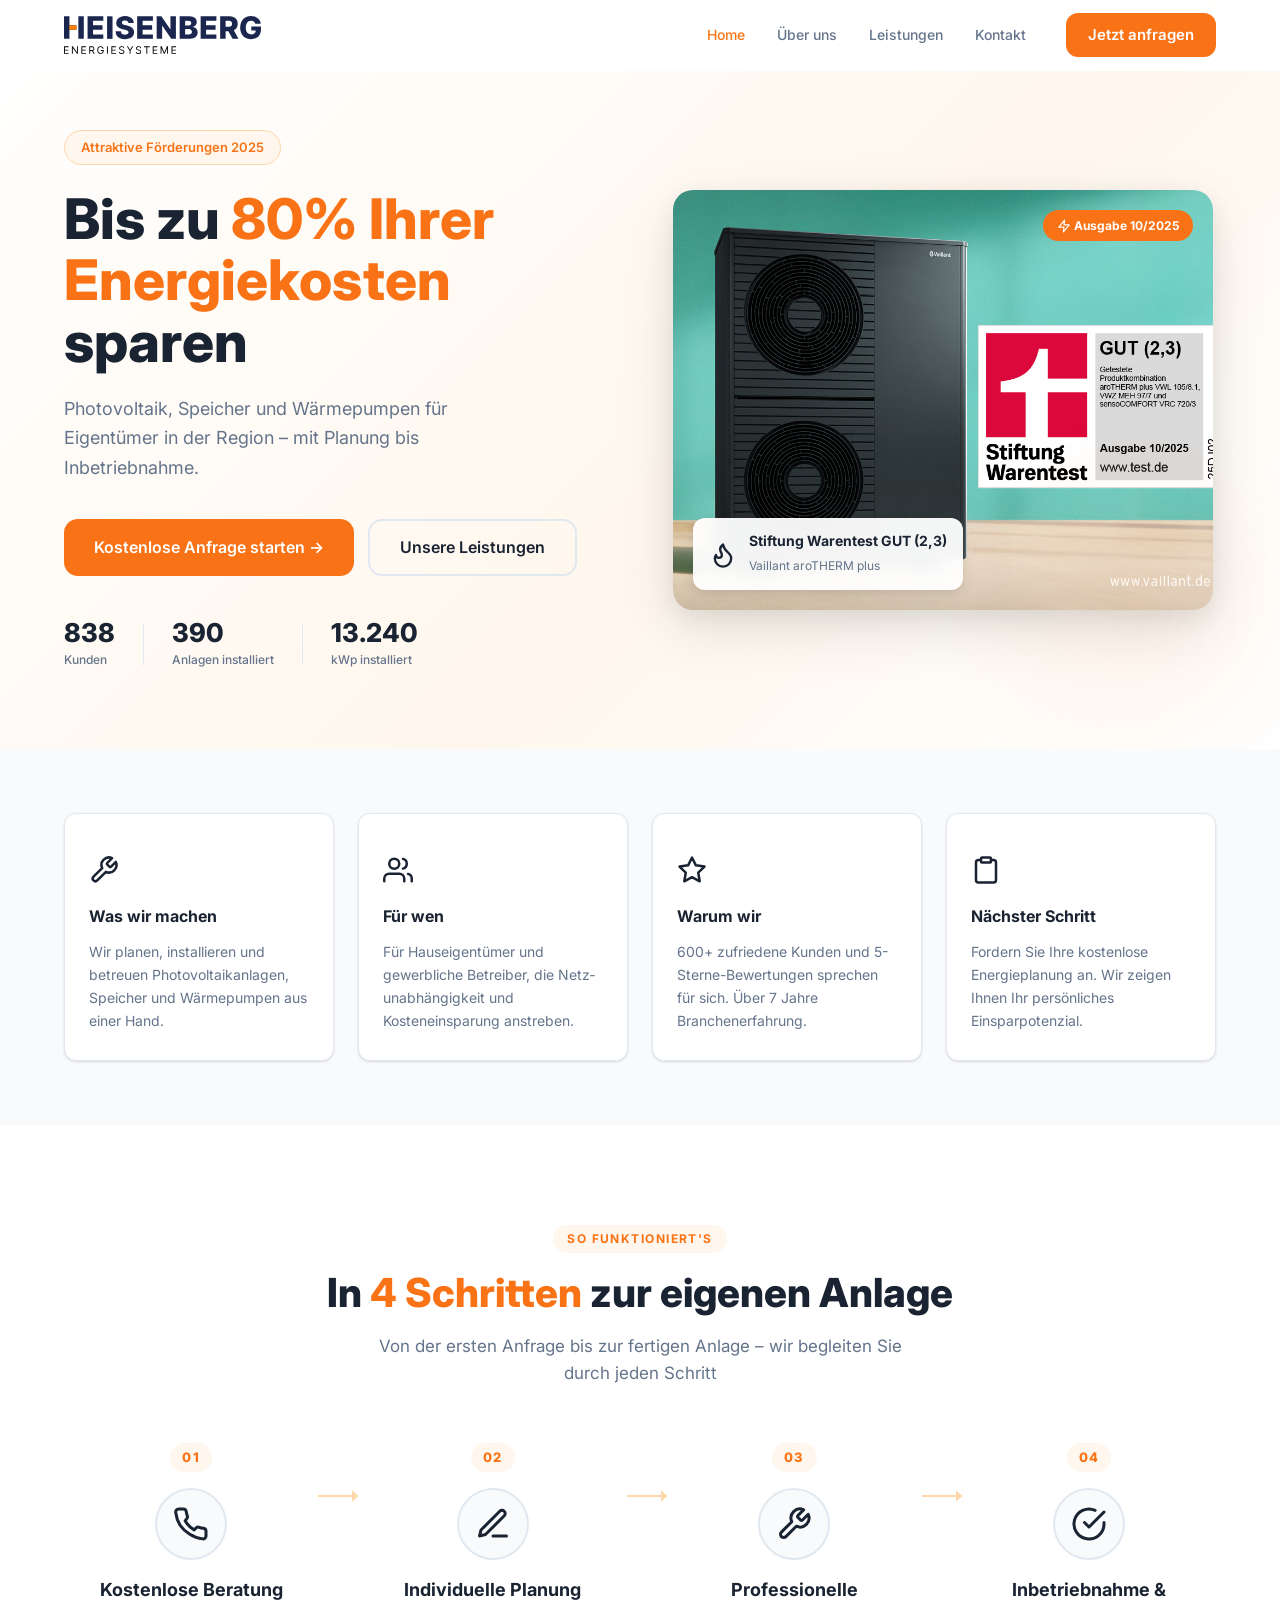
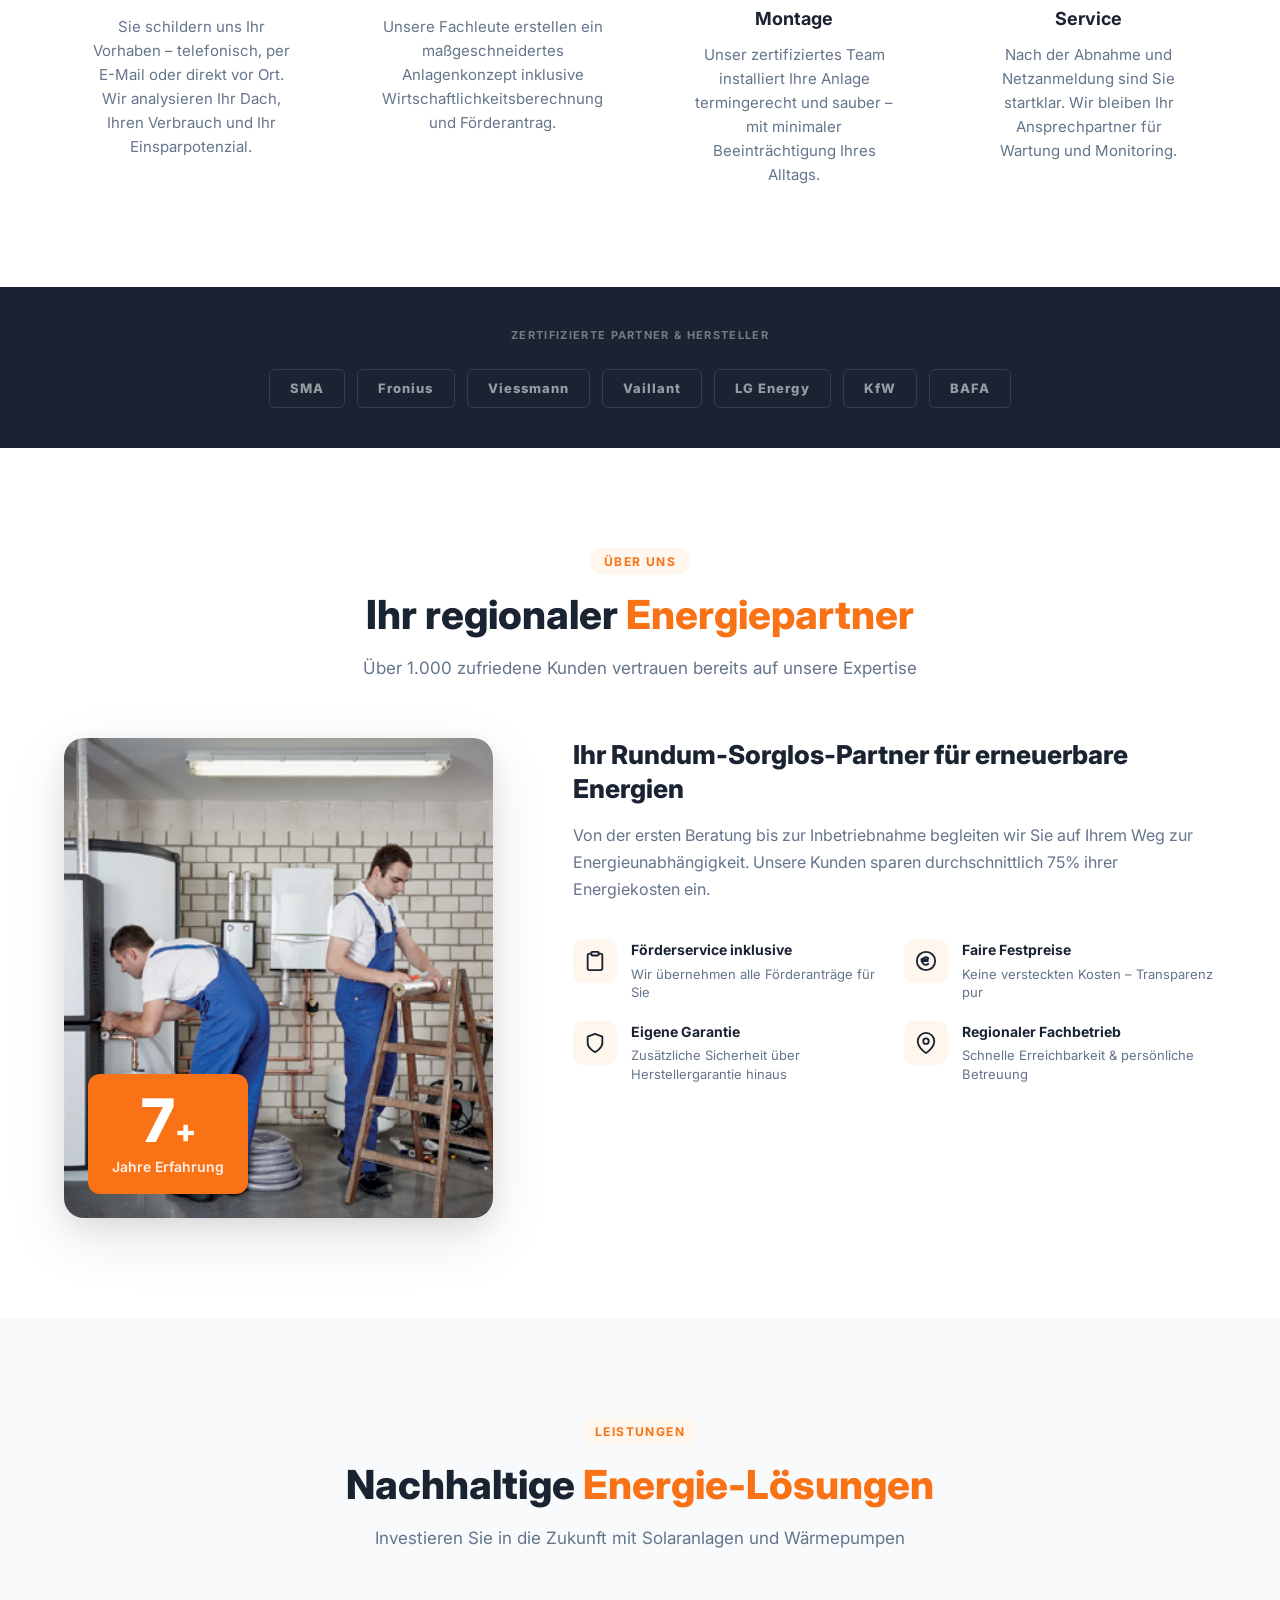
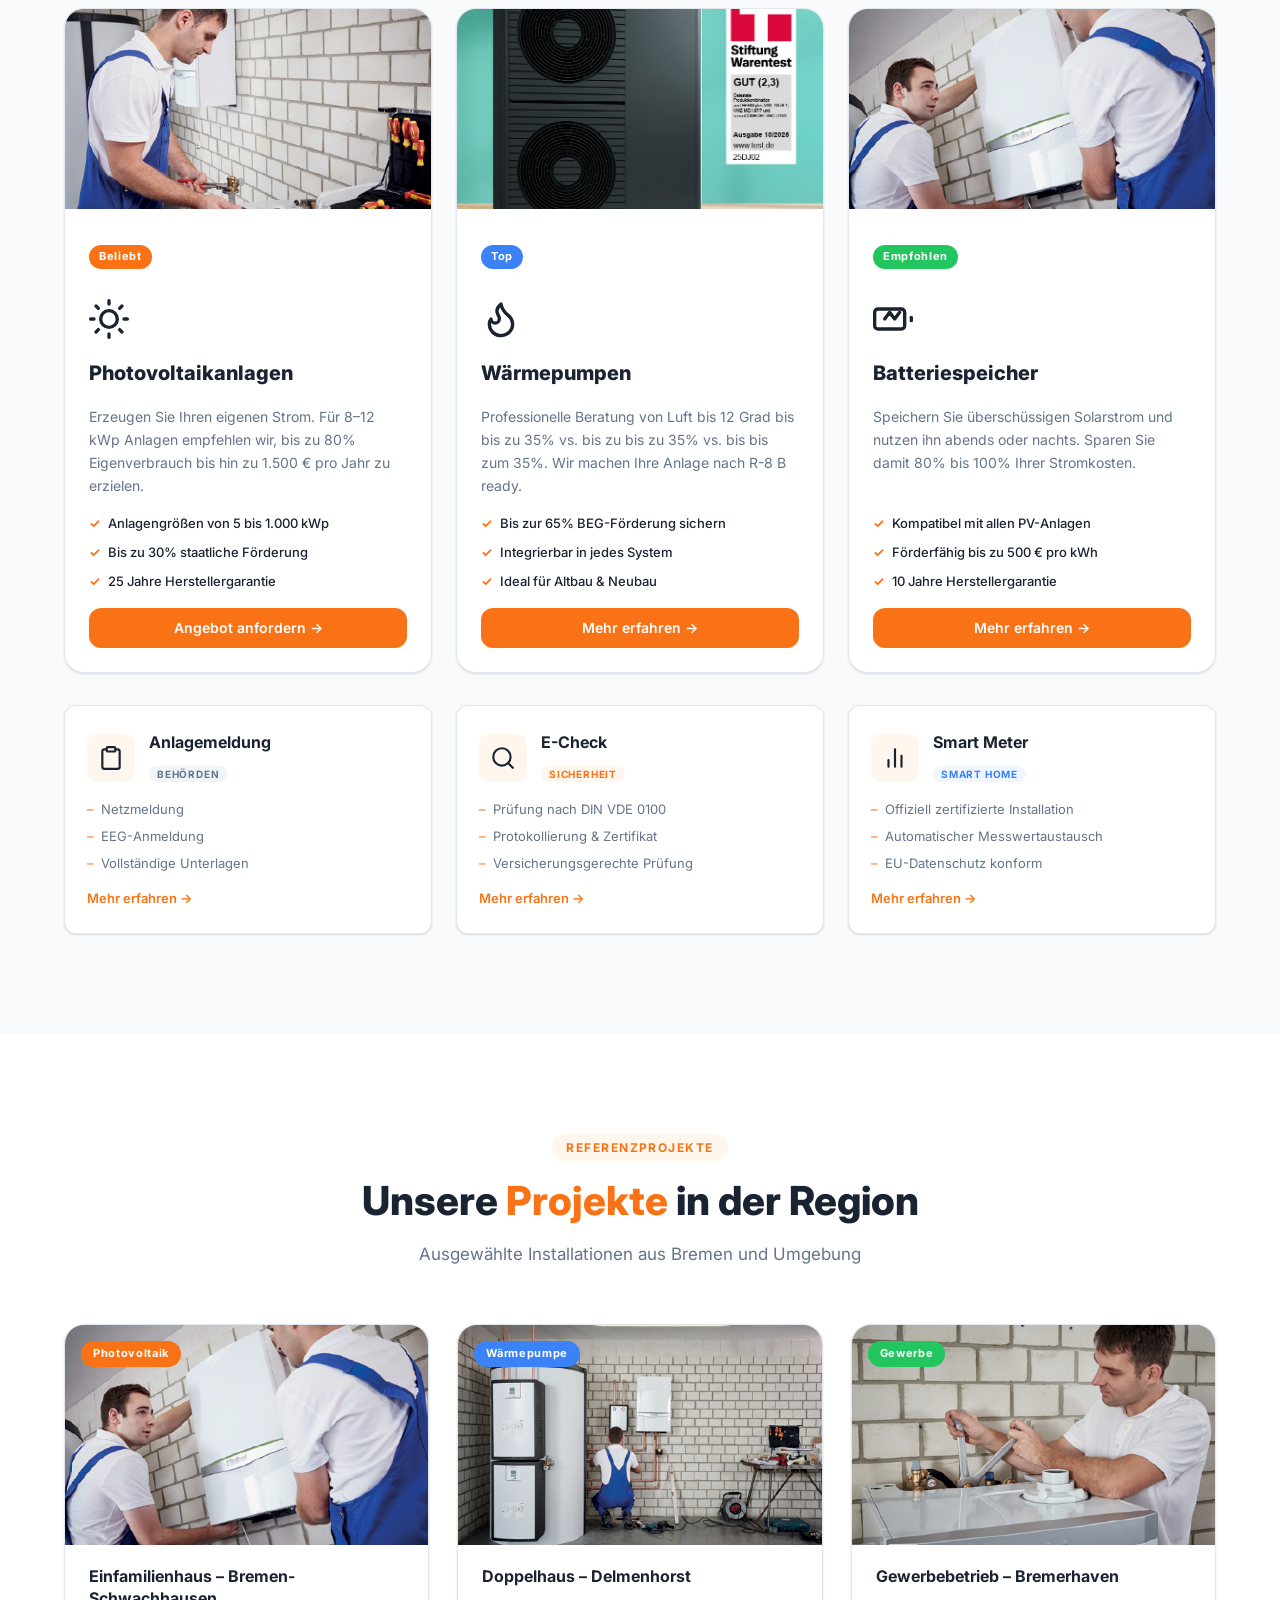
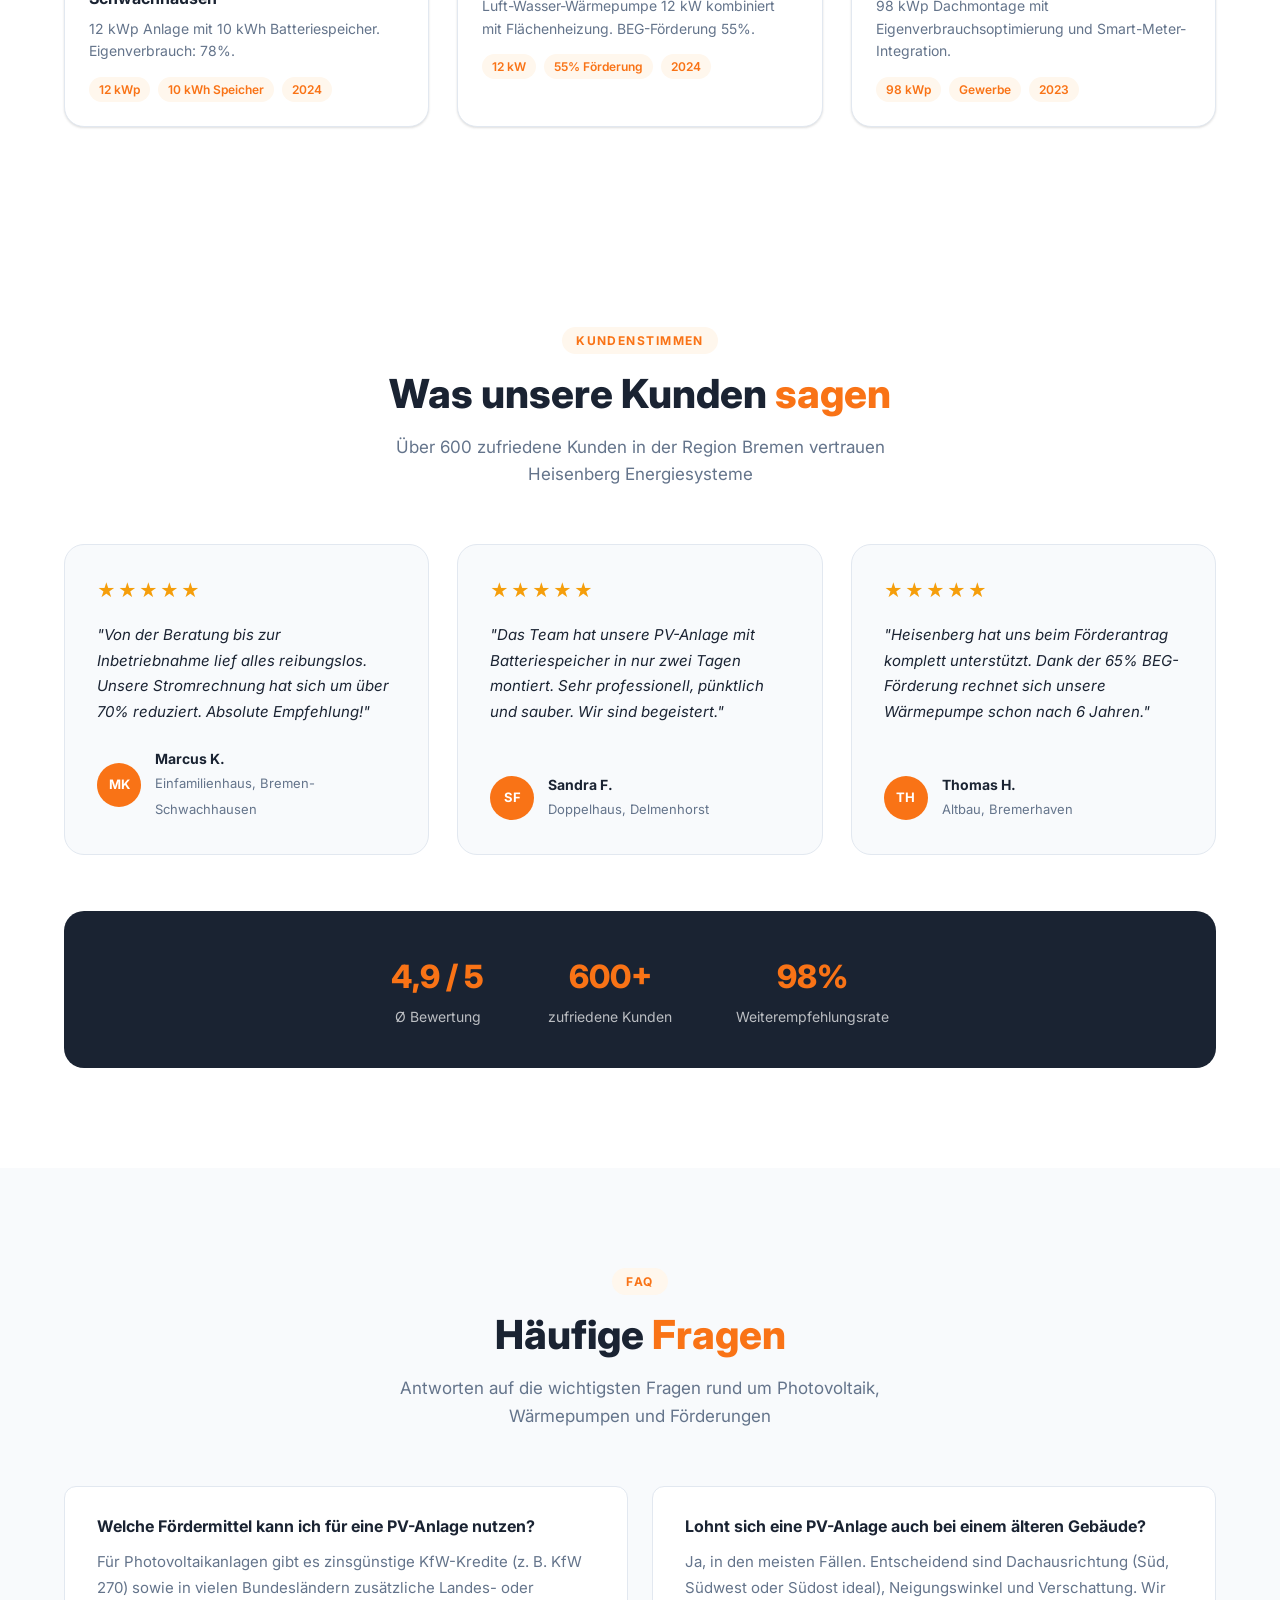
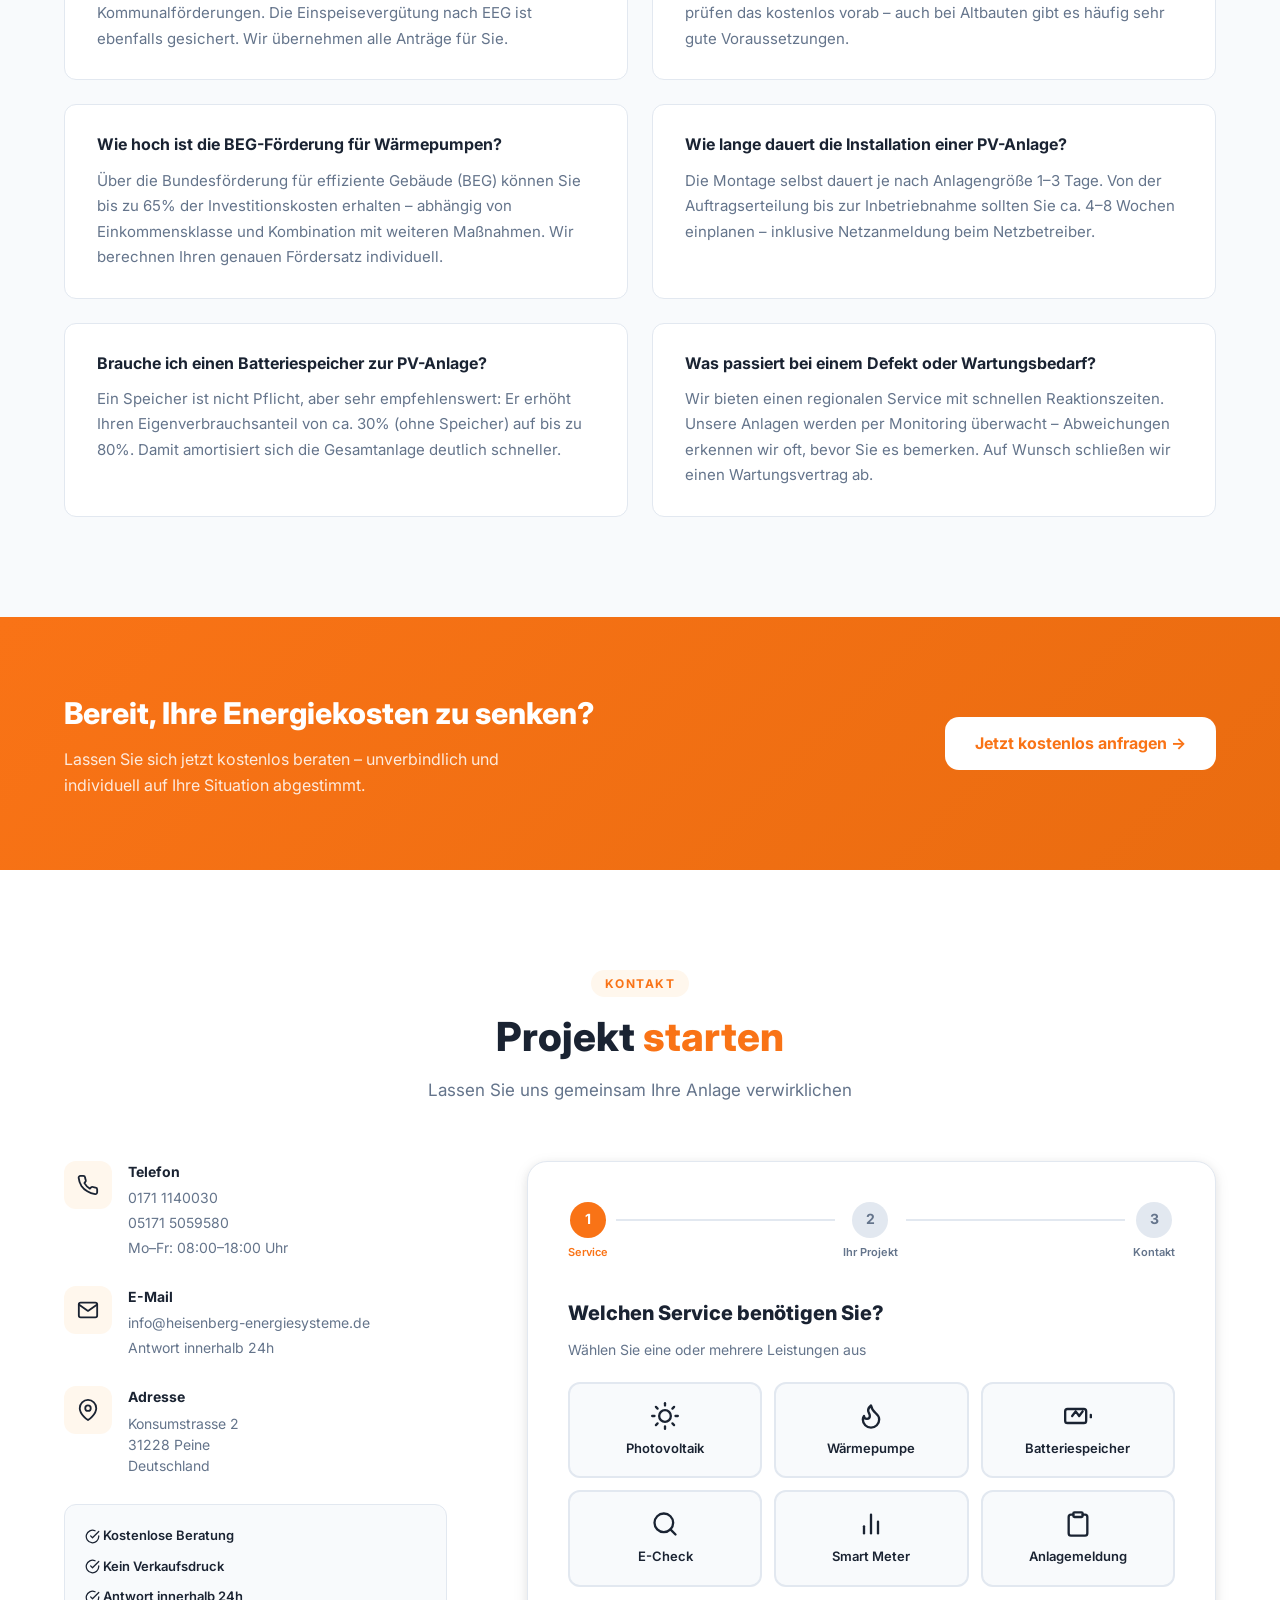
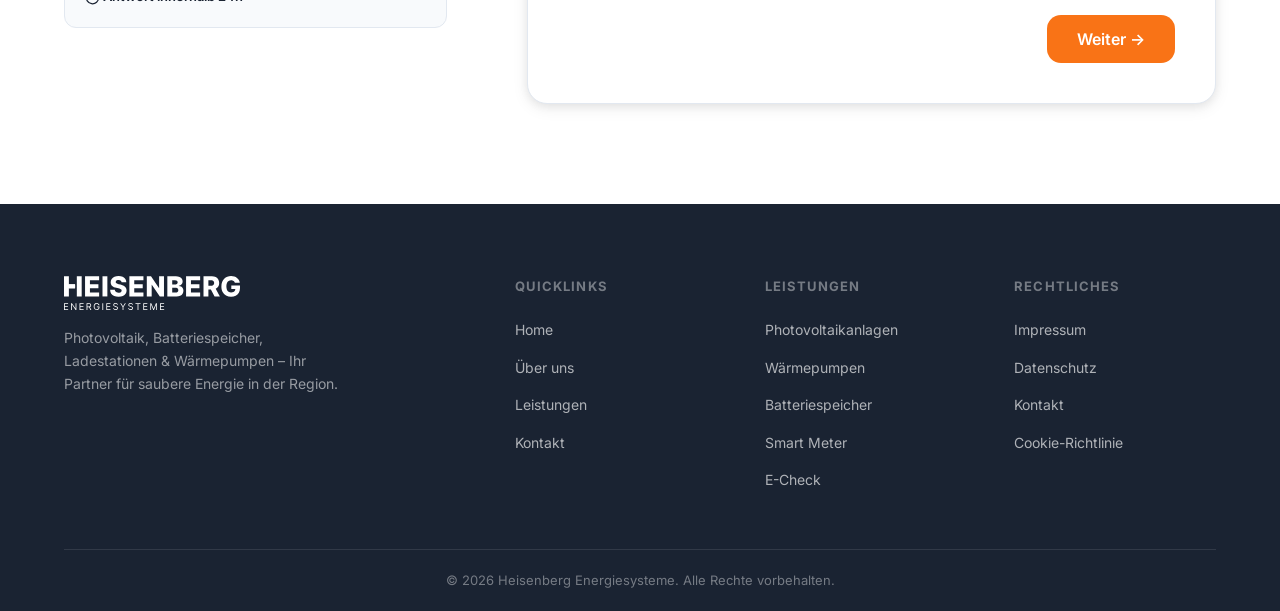
==== commit f4d89d8d: "Footer: SVG-Logo einbauen, Social-Media-Links entfernen https://claude.ai/code/session_01C6KU7AETAgf" ====
--- a/index.html
+++ b/index.html
@@ -748,16 +748,9 @@
       <div class="footer-top">
         <div class="footer-brand">
           <a href="#" class="logo logo-white">
-            <span class="logo-icon"><svg class="icon" aria-hidden="true"><use href="#icon-lightning"></use></svg></span>
-            <span class="logo-text">HEISENBERG<span class="logo-sub"> Energiesysteme</span></span>
+            <img src="heisenberg_logo.svg" alt="Heisenberg Energiesysteme" height="34" style="filter:brightness(0) invert(1)" />
           </a>
           <p>Photovoltaik, Batteriespeicher, Ladestationen & Wärmepumpen – Ihr Partner für saubere Energie in der Region.</p>
-          <div class="footer-socials">
-            <a href="#" aria-label="Facebook" class="social-link">f</a>
-            <a href="#" aria-label="Instagram" class="social-link">in</a>
-            <a href="#" aria-label="LinkedIn" class="social-link">li</a>
-            <a href="#" aria-label="YouTube" class="social-link">yt</a>
-          </div>
         </div>
         <div class="footer-col">
           <h4>QuickLinks</h4>
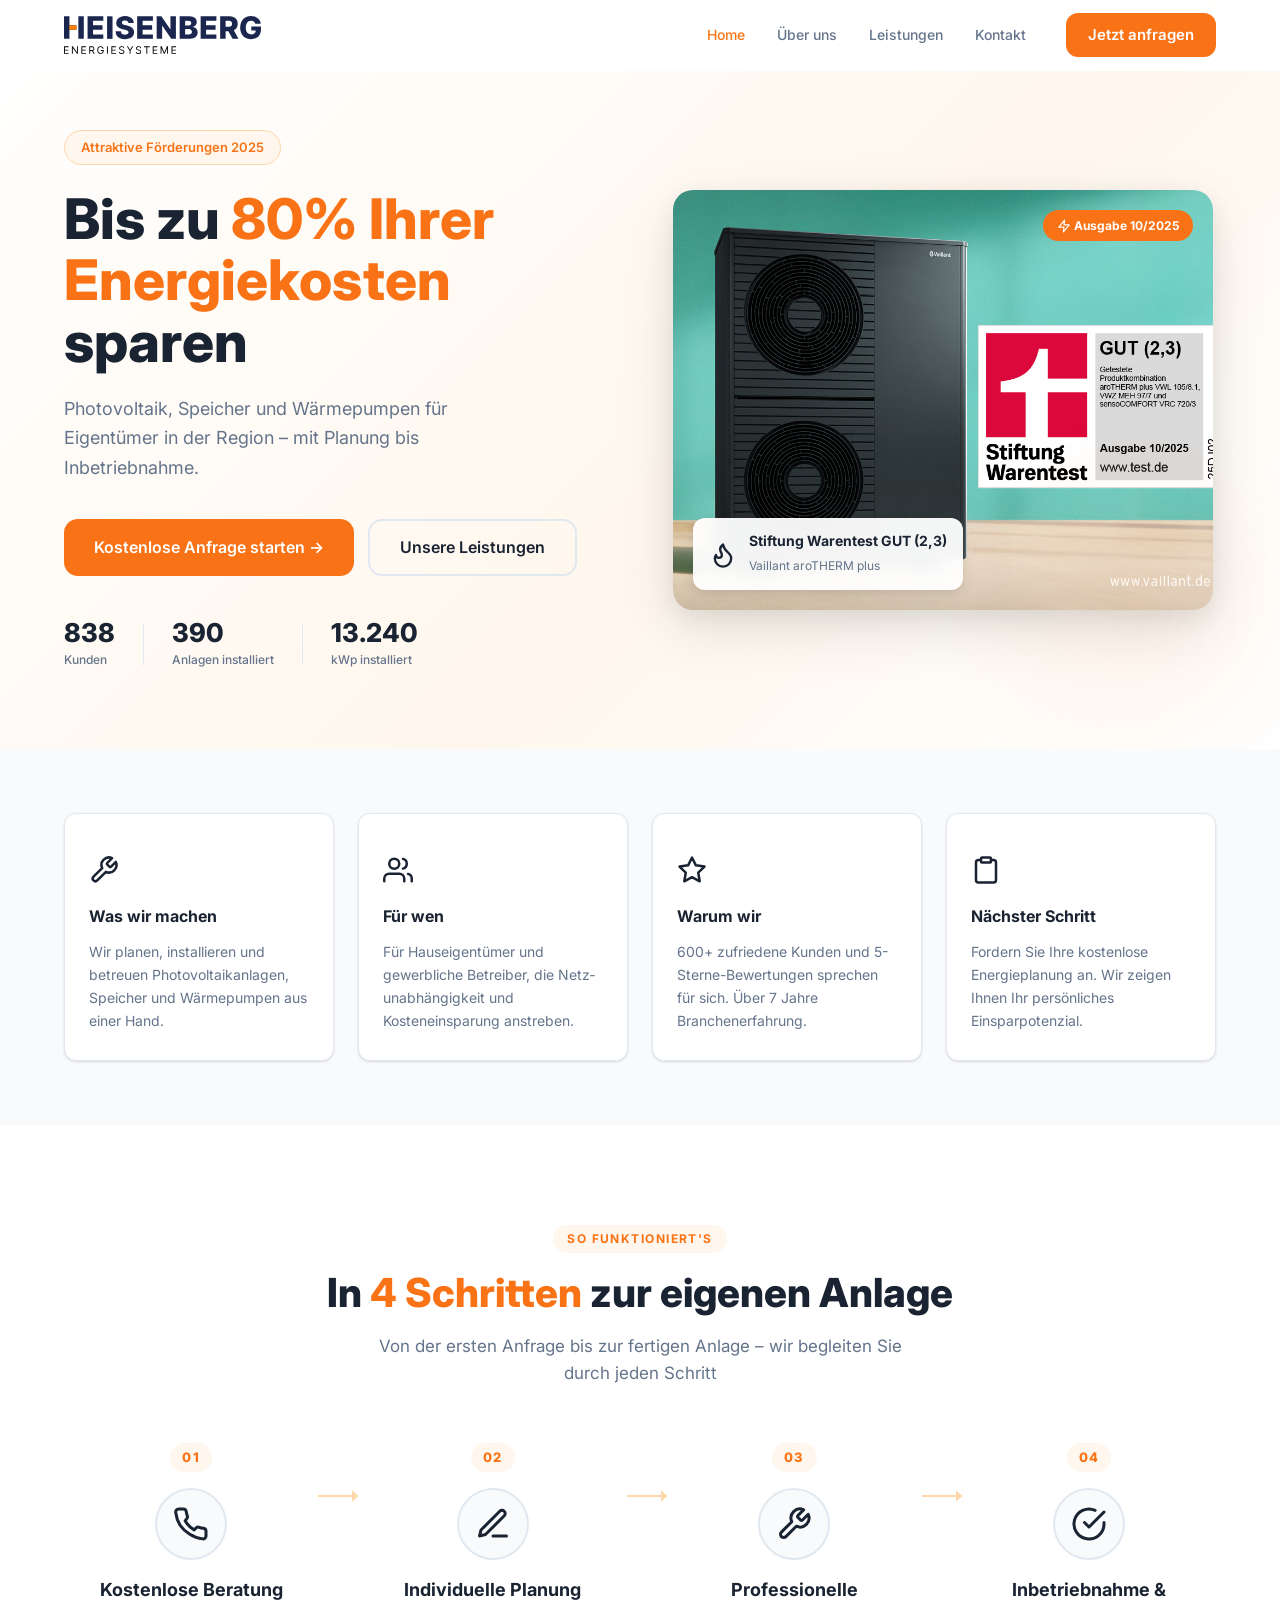
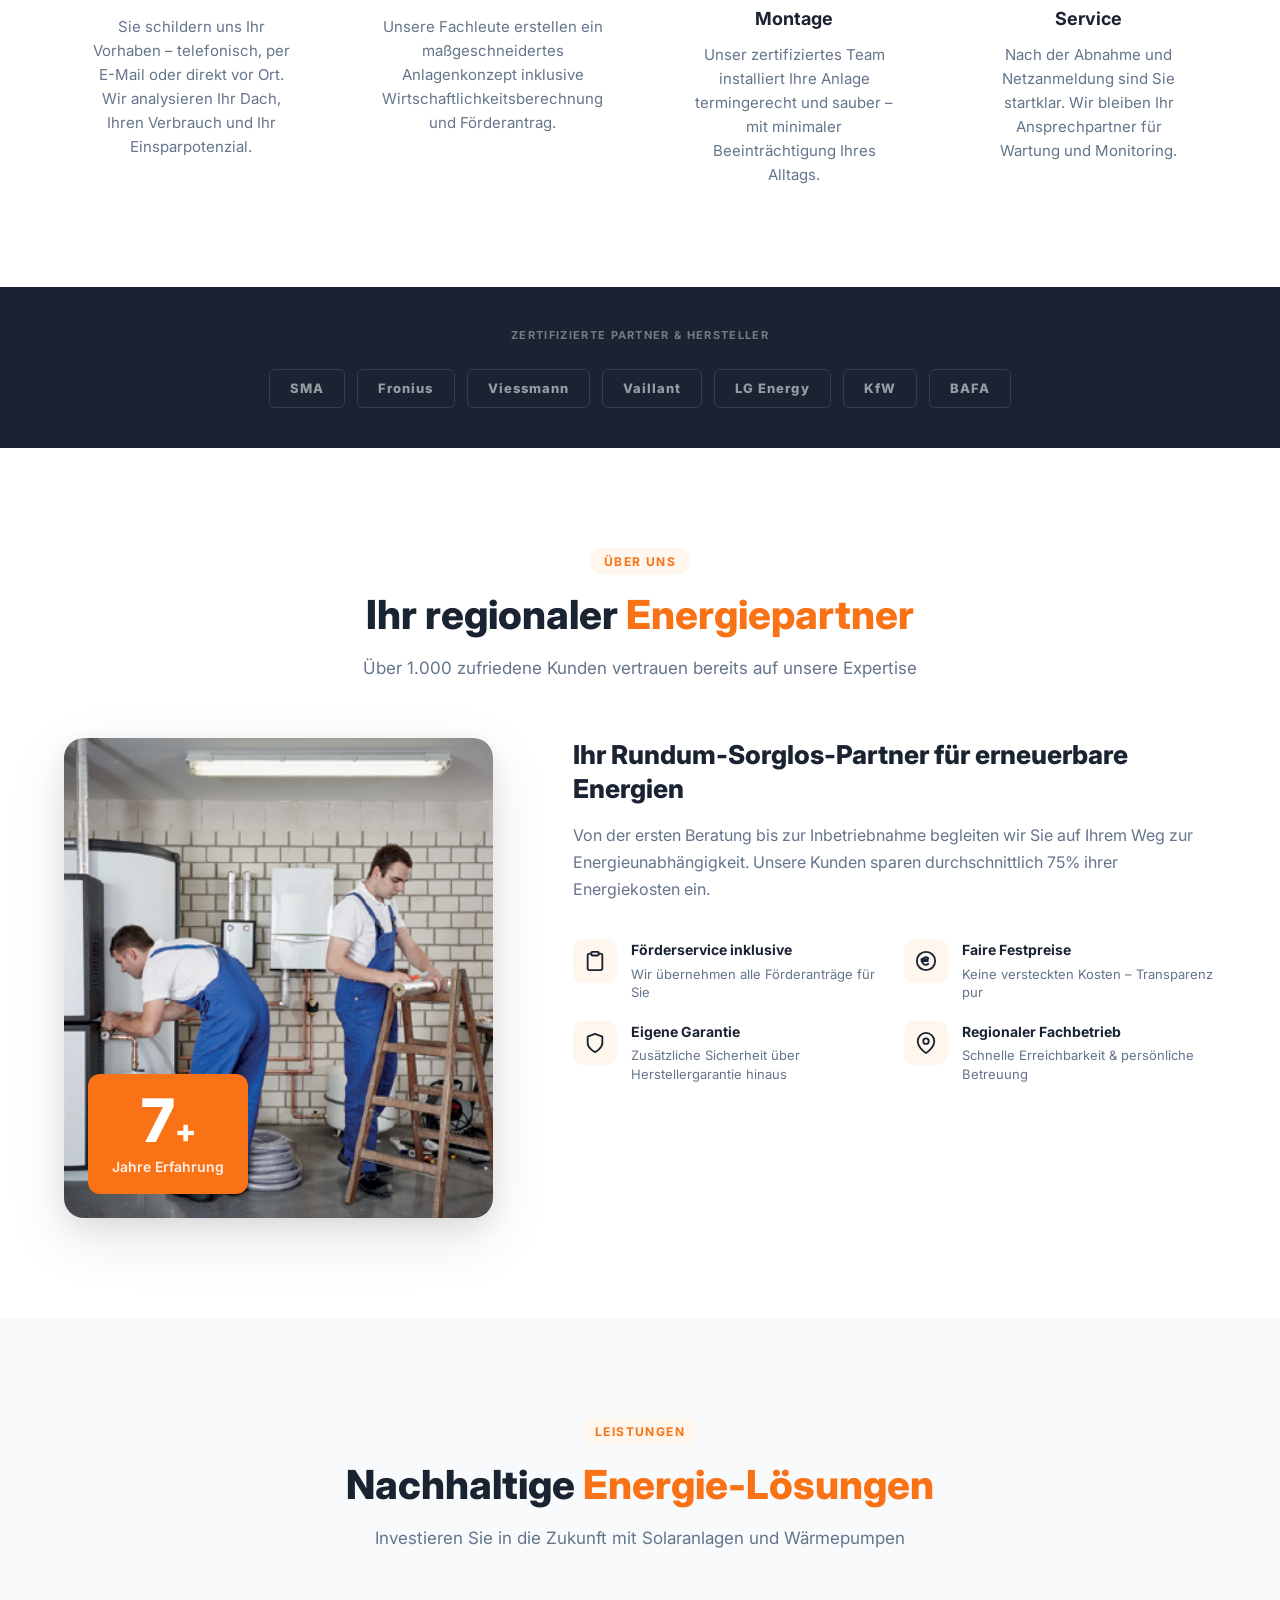
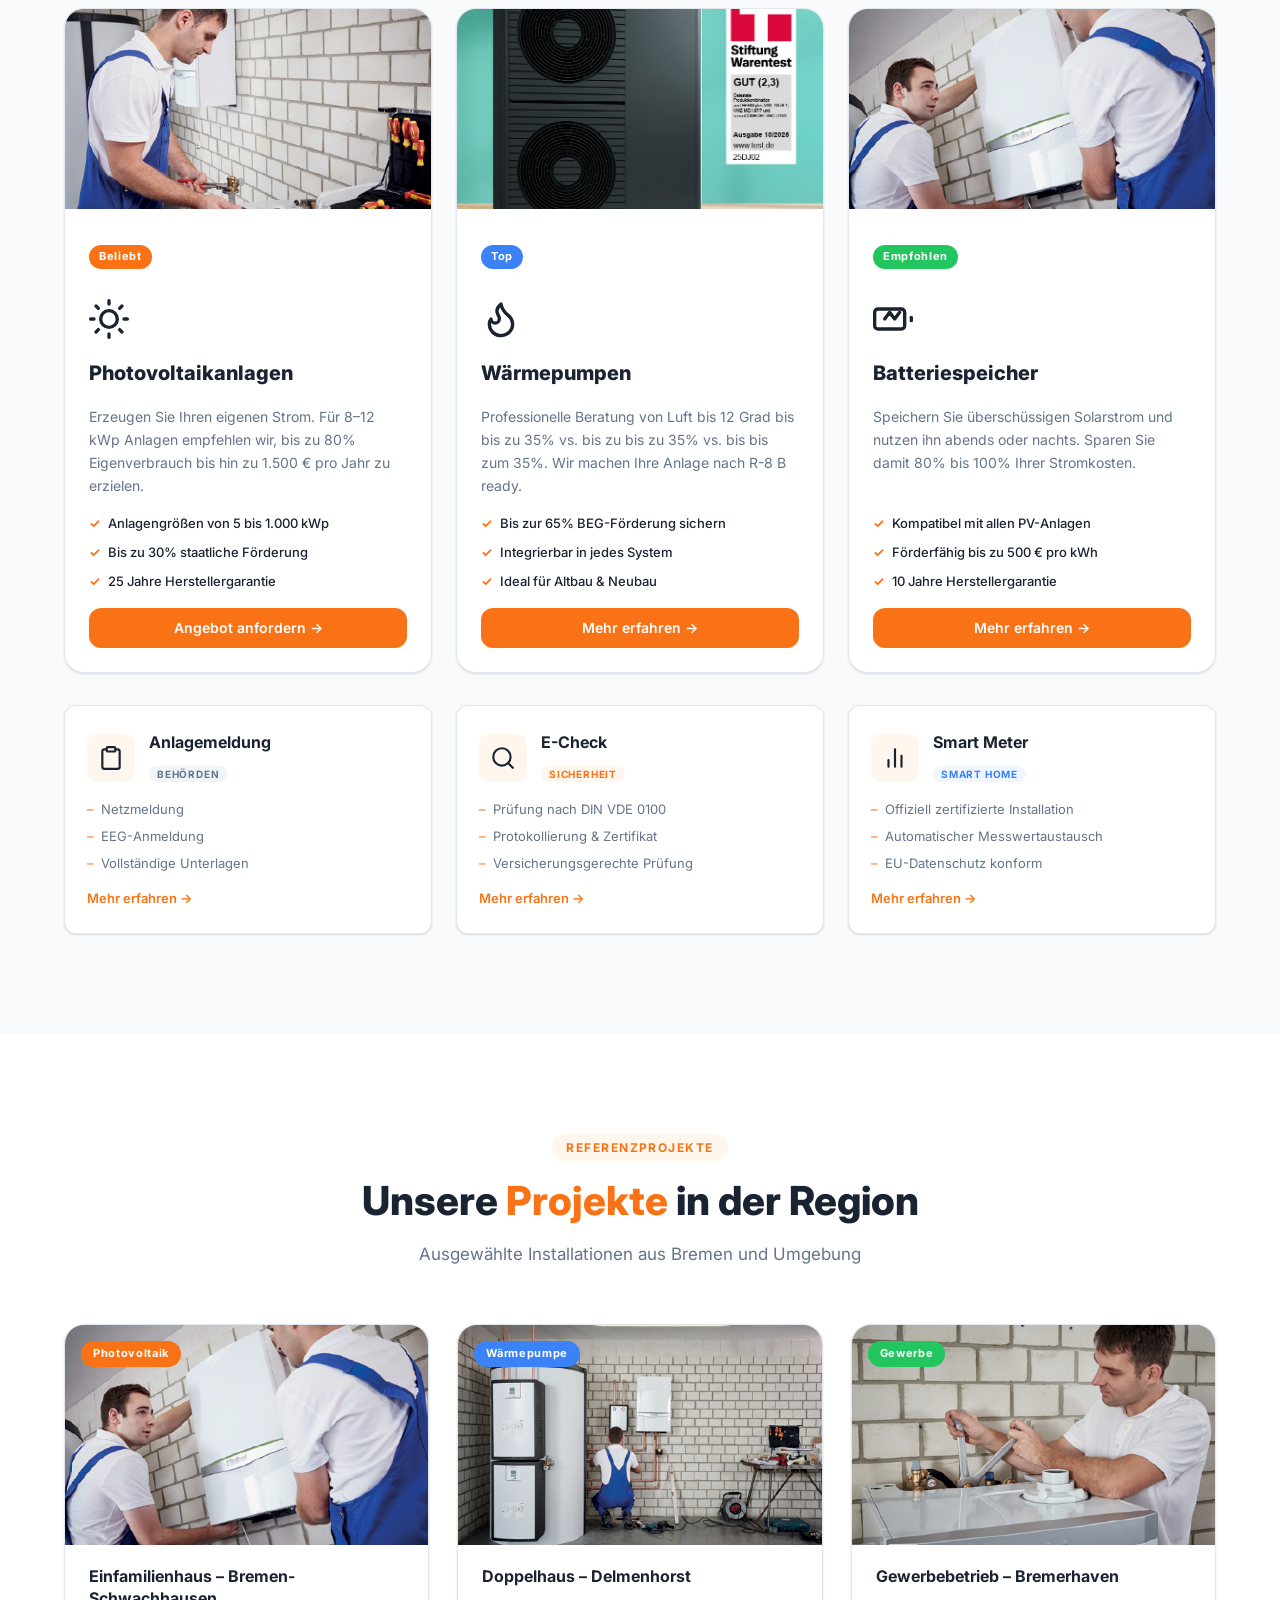
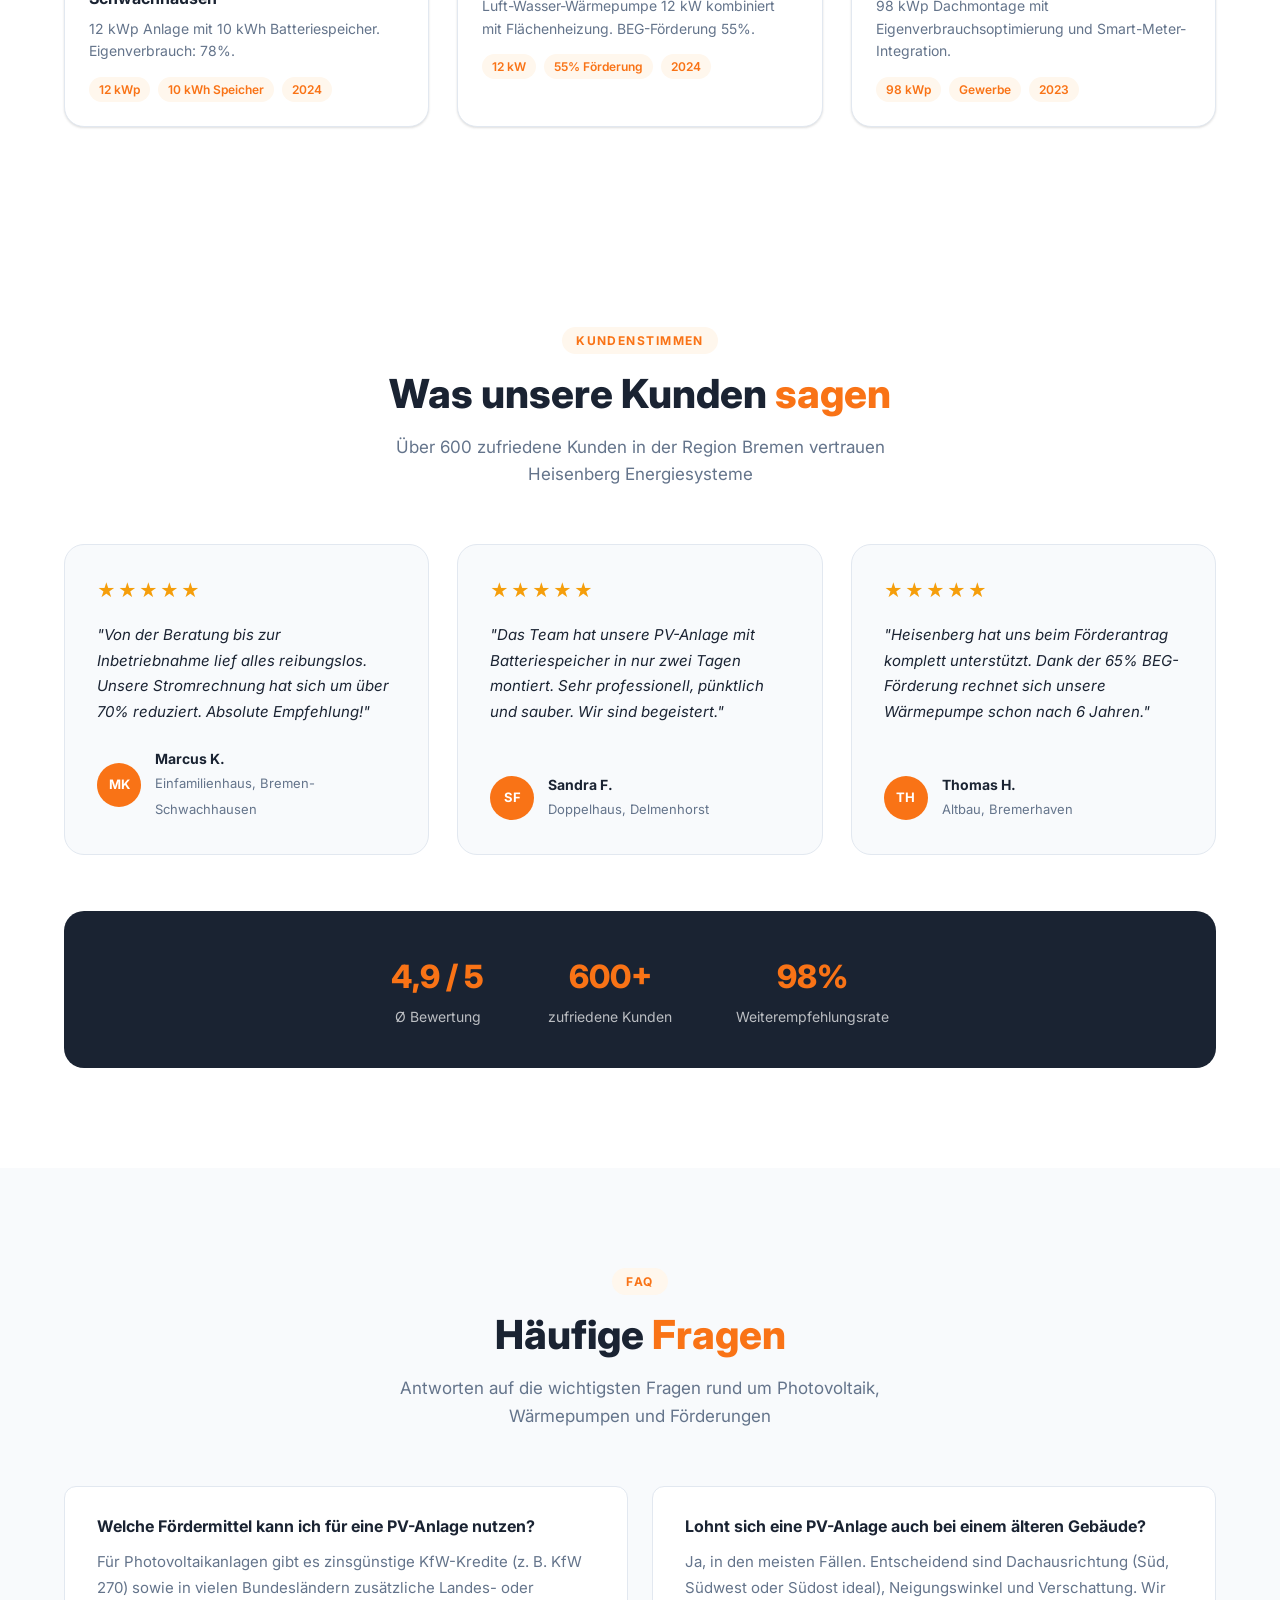
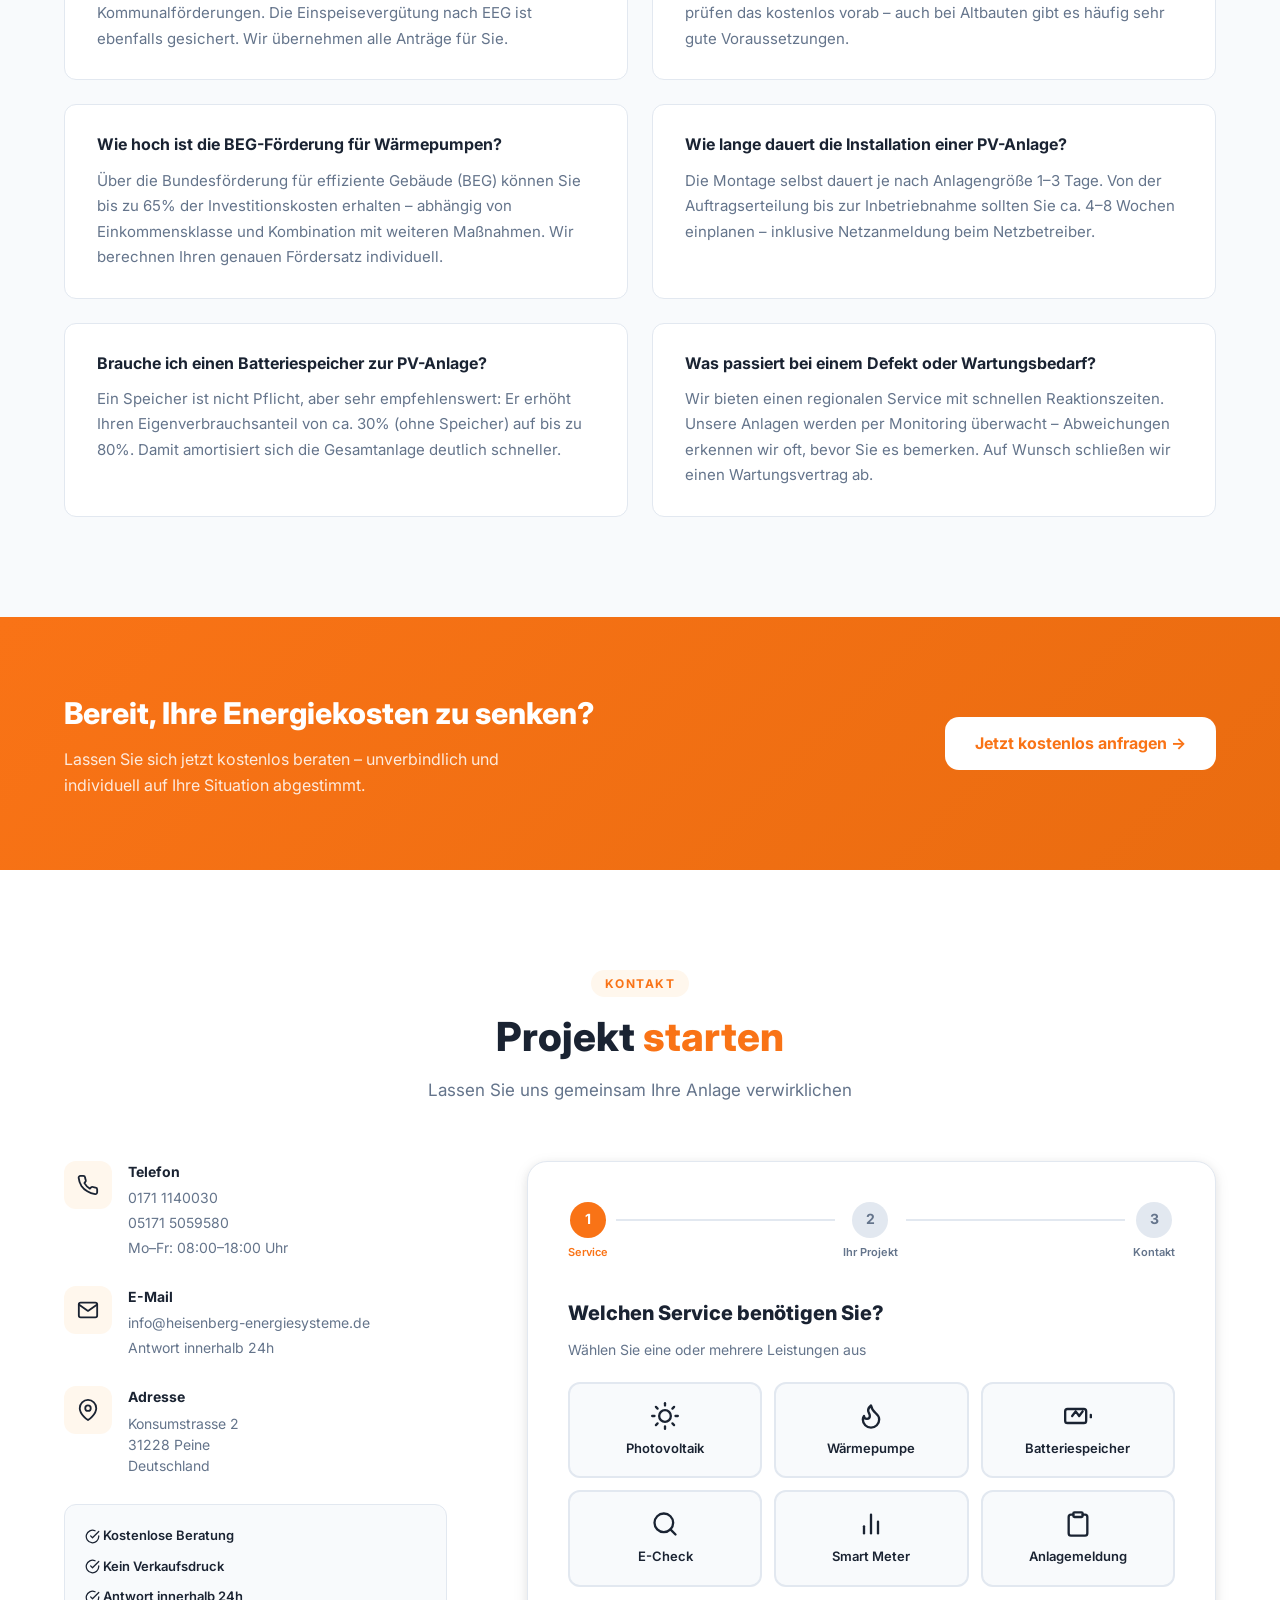
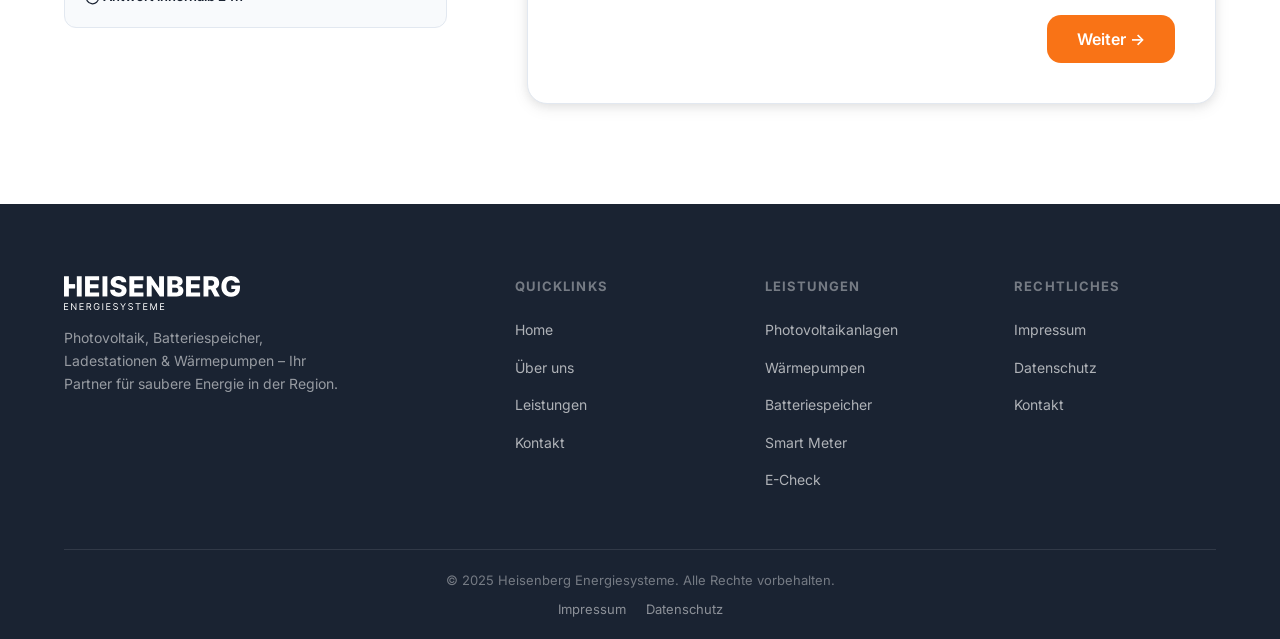
==== commit 404d0168: "Impressum & Datenschutz: Seiten erstellt und überall verlinkt - impressum.html: § 5 TMG, Kontakt, Ha" ====
--- a/index.html
+++ b/index.html
@@ -723,7 +723,7 @@
             </div>
             <div class="form-privacy">
               <input type="checkbox" id="privacy" name="privacy" required />
-              <label for="privacy">Ich stimme der <a href="#">Datenschutzerklärung</a> zu und bin damit einverstanden, dass meine Daten zur Bearbeitung meiner Anfrage gespeichert werden. *</label>
+              <label for="privacy">Ich stimme der <a href="datenschutz.html">Datenschutzerklärung</a> zu und bin damit einverstanden, dass meine Daten zur Bearbeitung meiner Anfrage gespeichert werden. *</label>
             </div>
             <div class="step-error" id="step3-error">Bitte füllen Sie alle Pflichtfelder aus.</div>
             <div class="form-nav">
@@ -774,15 +774,18 @@
         <div class="footer-col">
           <h4>Rechtliches</h4>
           <ul>
-            <li><a href="#">Impressum</a></li>
-            <li><a href="#">Datenschutz</a></li>
+            <li><a href="impressum.html">Impressum</a></li>
+            <li><a href="datenschutz.html">Datenschutz</a></li>
             <li><a href="#kontakt">Kontakt</a></li>
-            <li><a href="#">Cookie-Richtlinie</a></li>
           </ul>
         </div>
       </div>
       <div class="footer-bottom">
-        <p>&copy; 2026 Heisenberg Energiesysteme. Alle Rechte vorbehalten.</p>
+        <p>&copy; 2025 Heisenberg Energiesysteme. Alle Rechte vorbehalten.</p>
+        <p style="margin-top:8px">
+          <a href="impressum.html" style="color:rgba(255,255,255,0.5);font-size:13px;margin-right:16px">Impressum</a>
+          <a href="datenschutz.html" style="color:rgba(255,255,255,0.5);font-size:13px">Datenschutz</a>
+        </p>
       </div>
     </div>
   </footer>
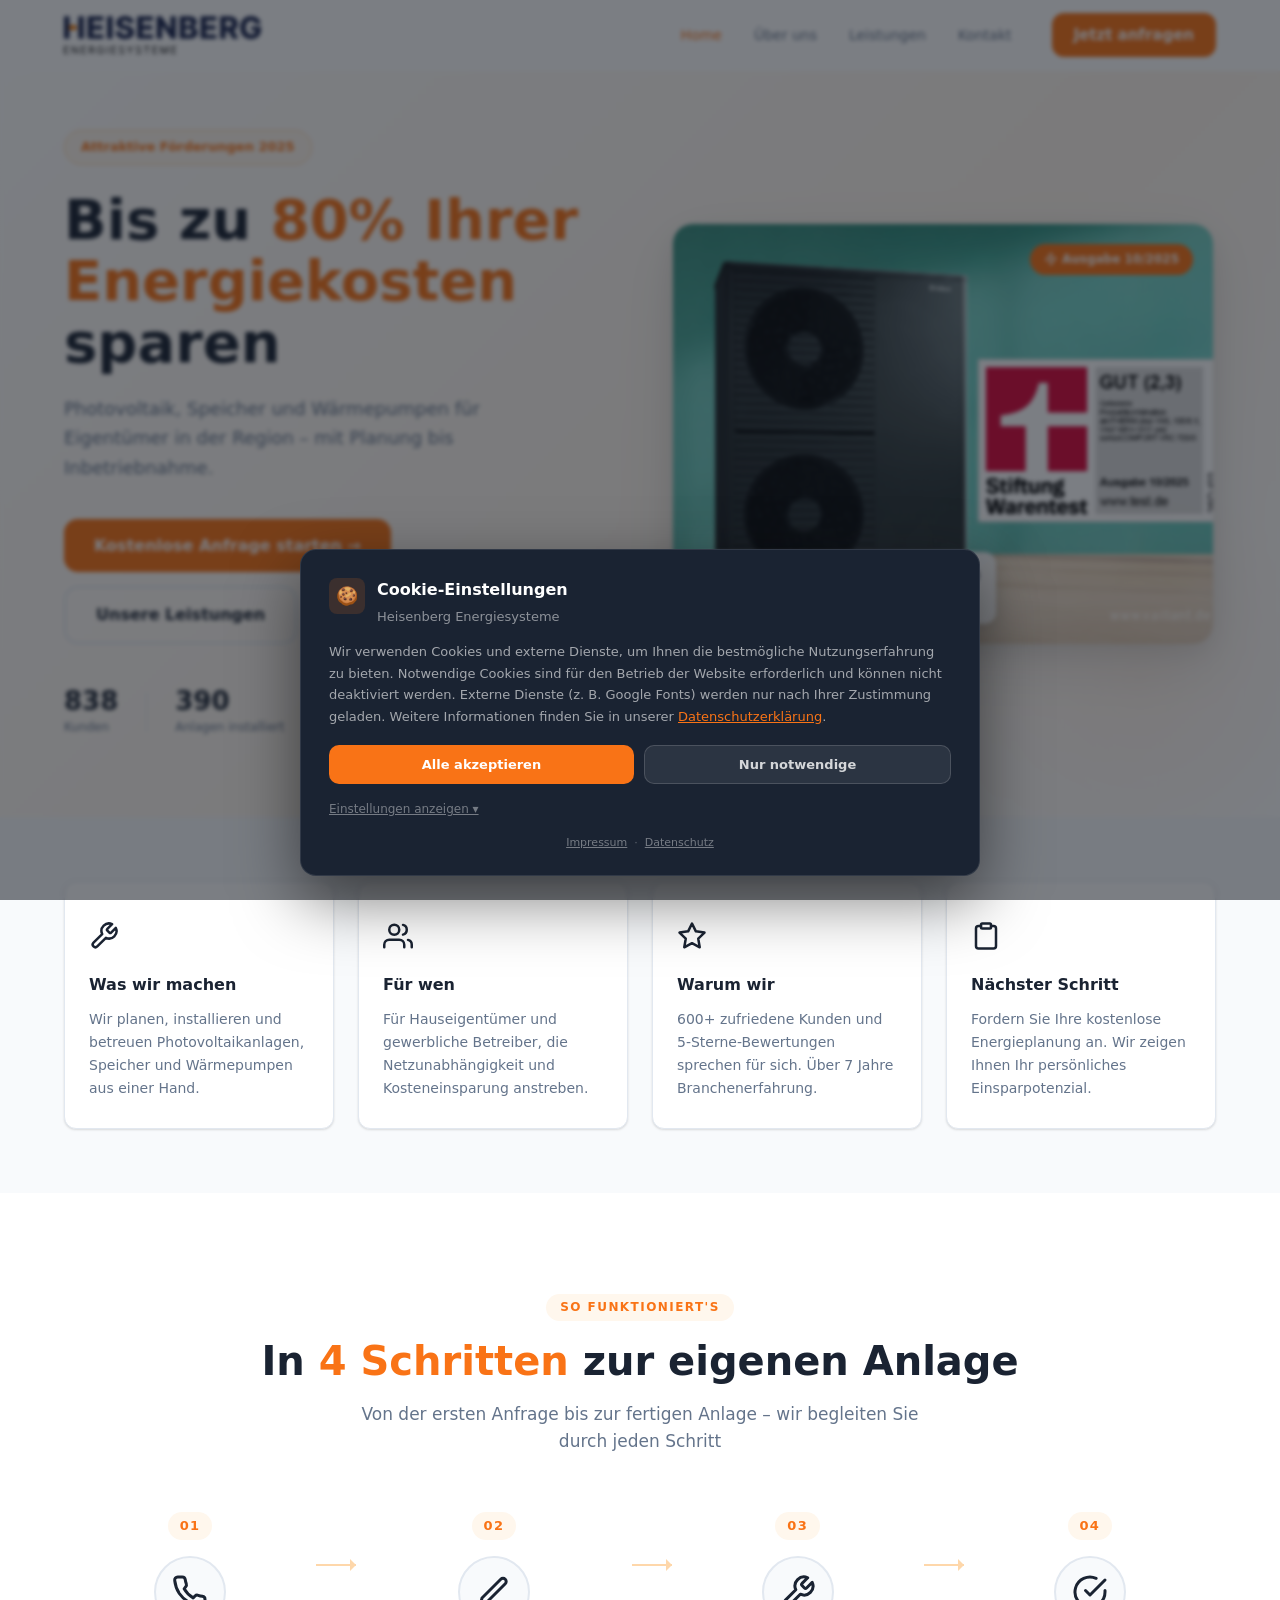
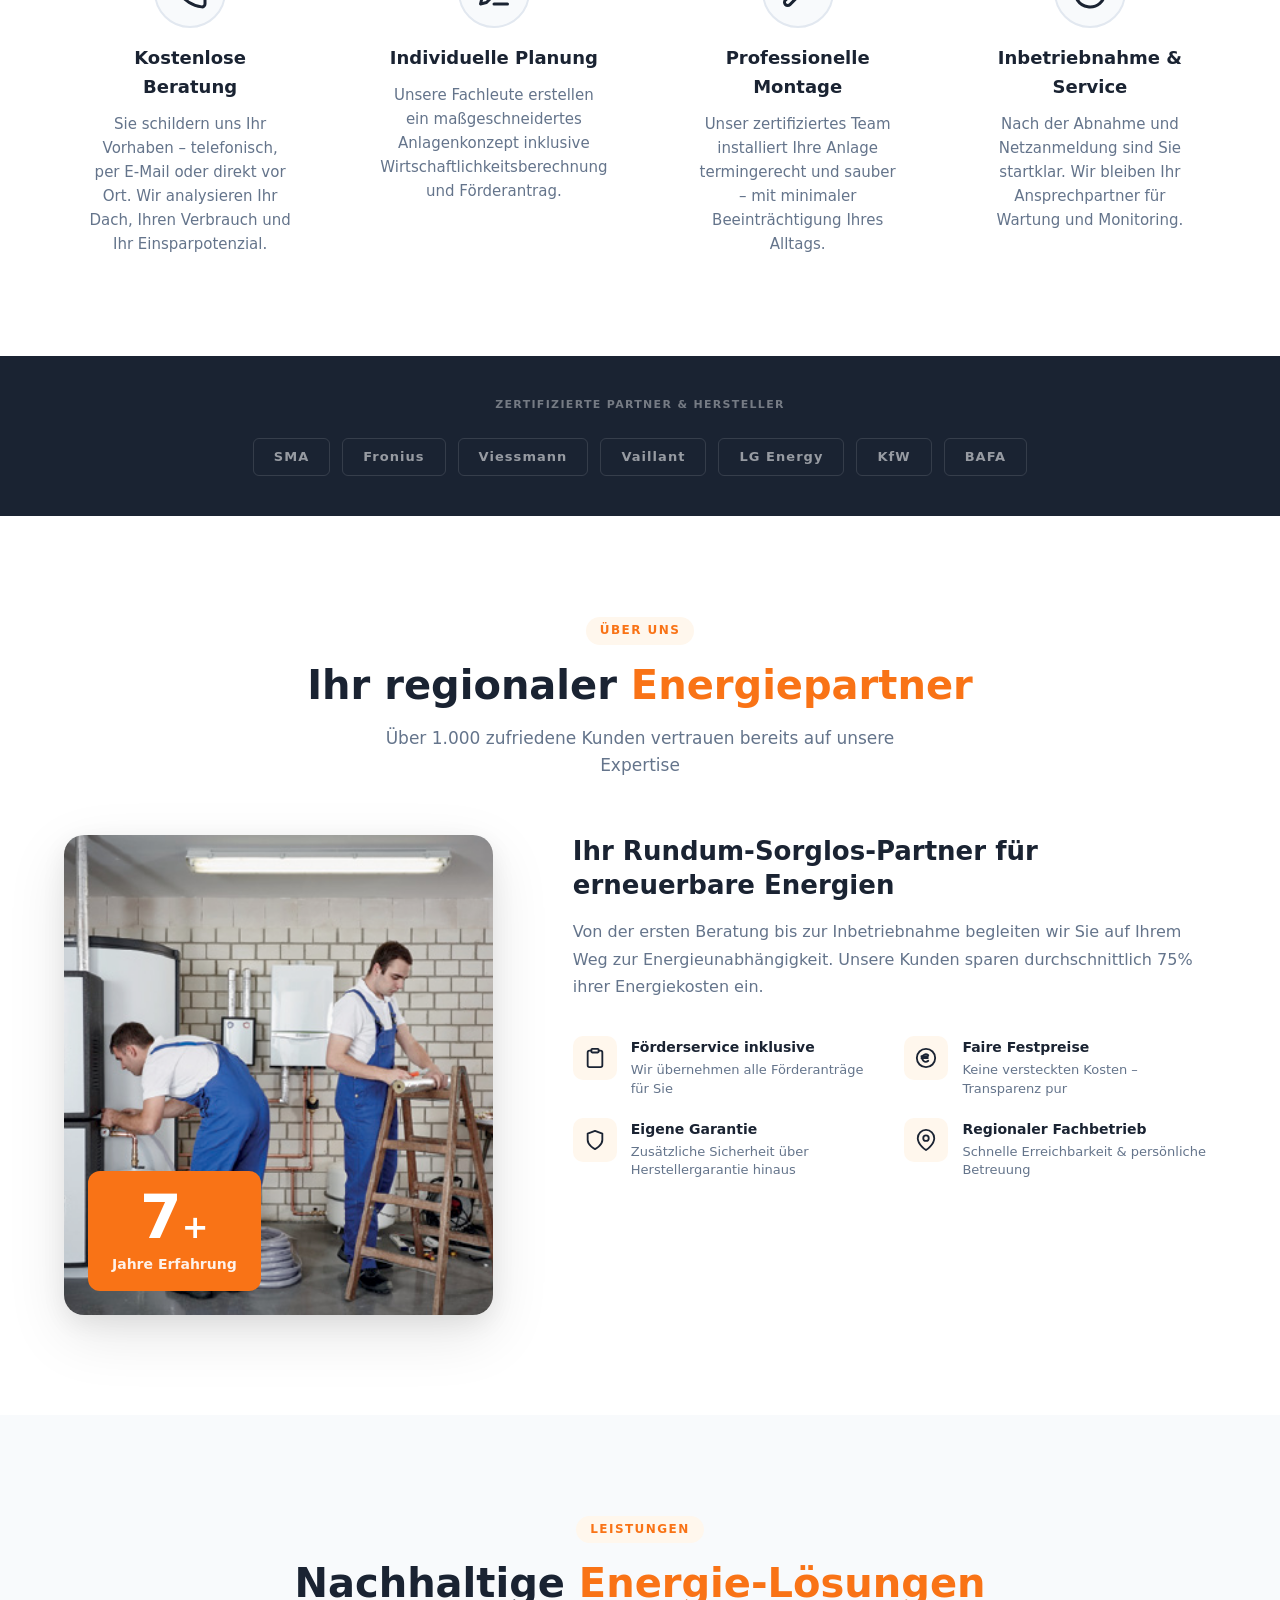
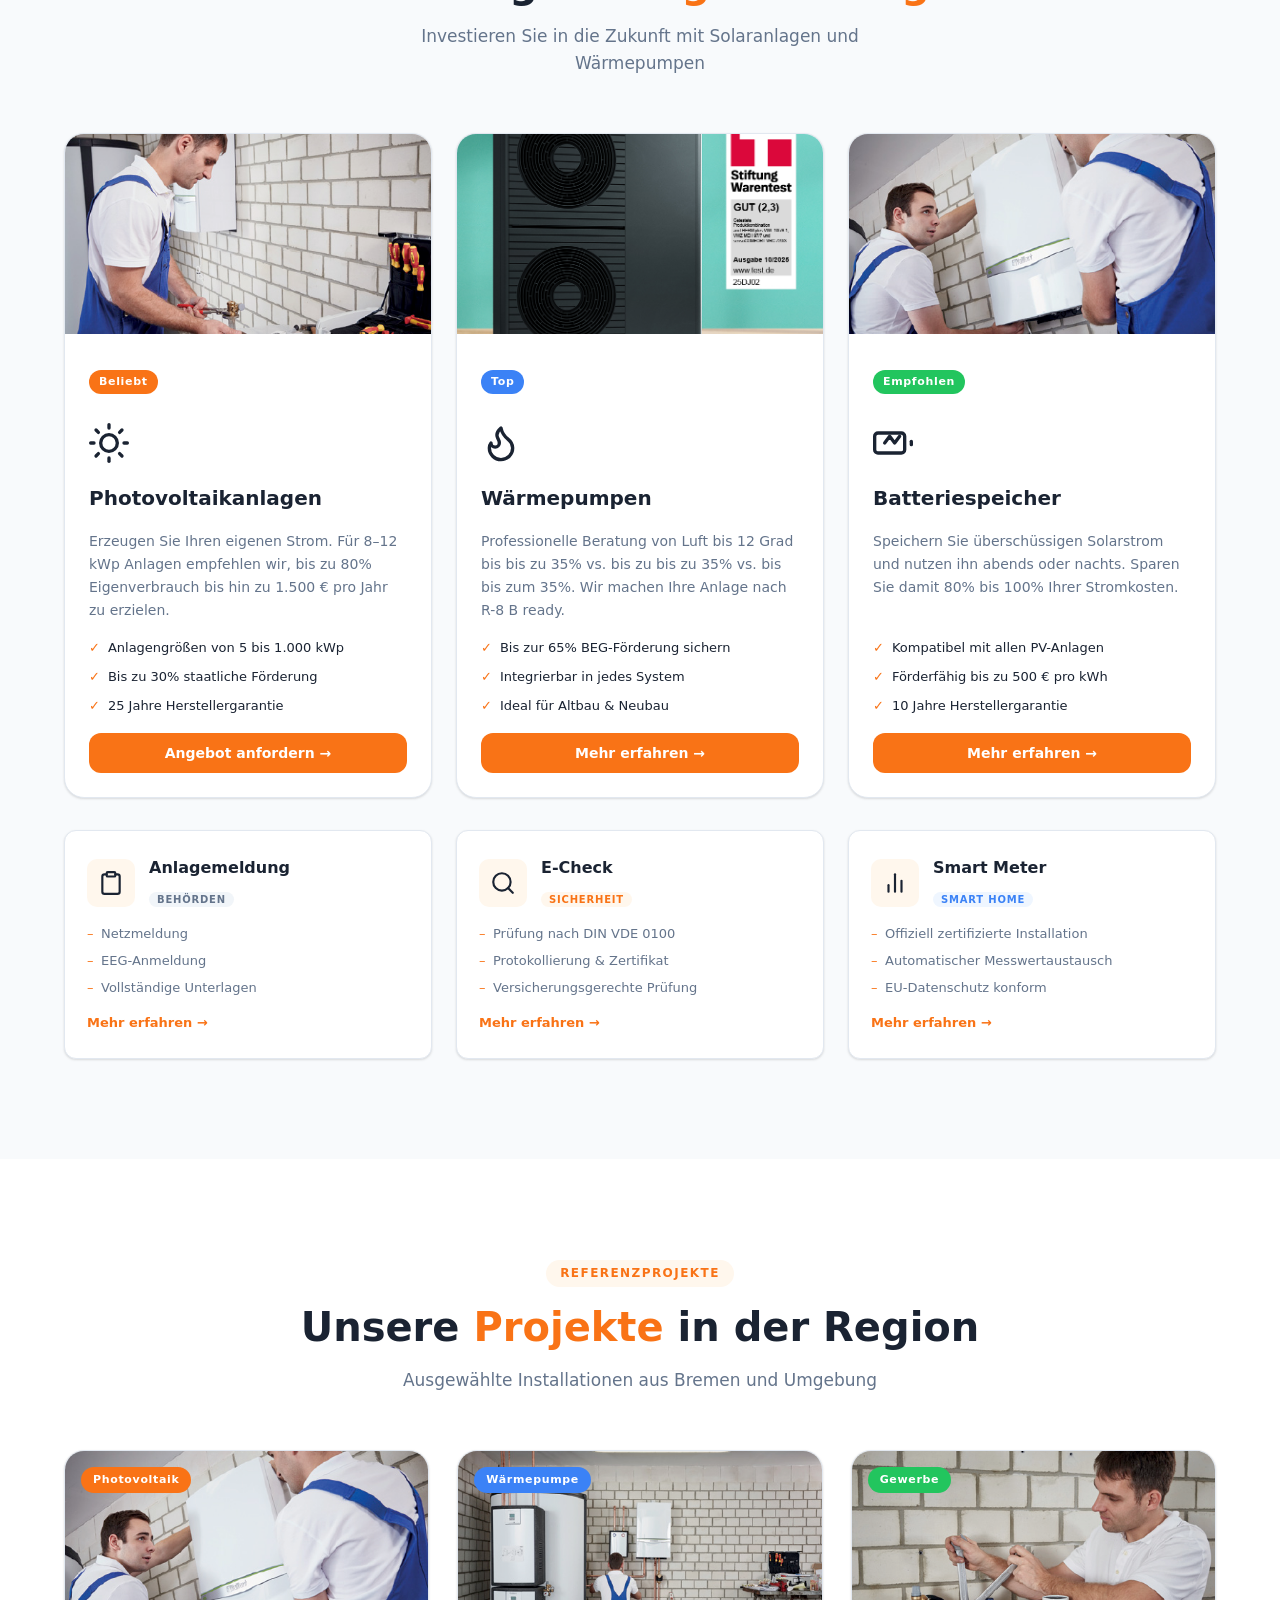
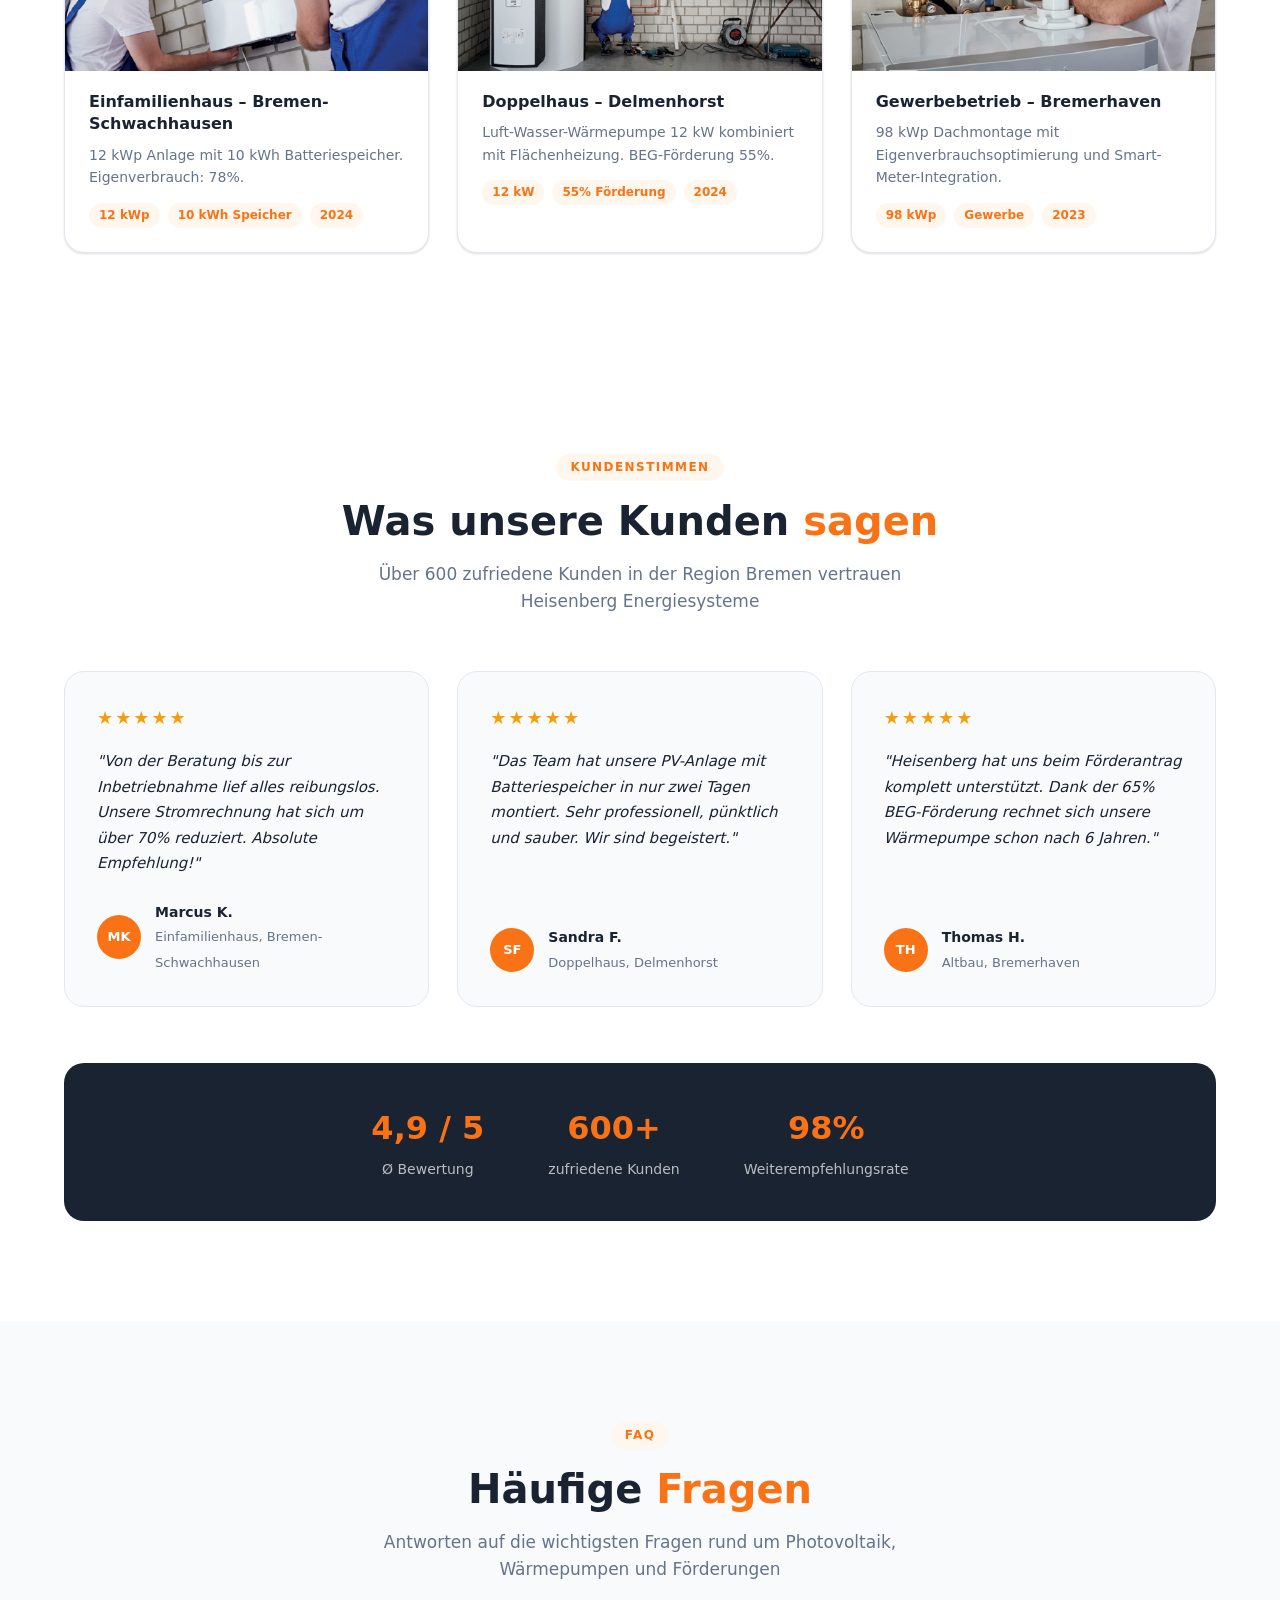
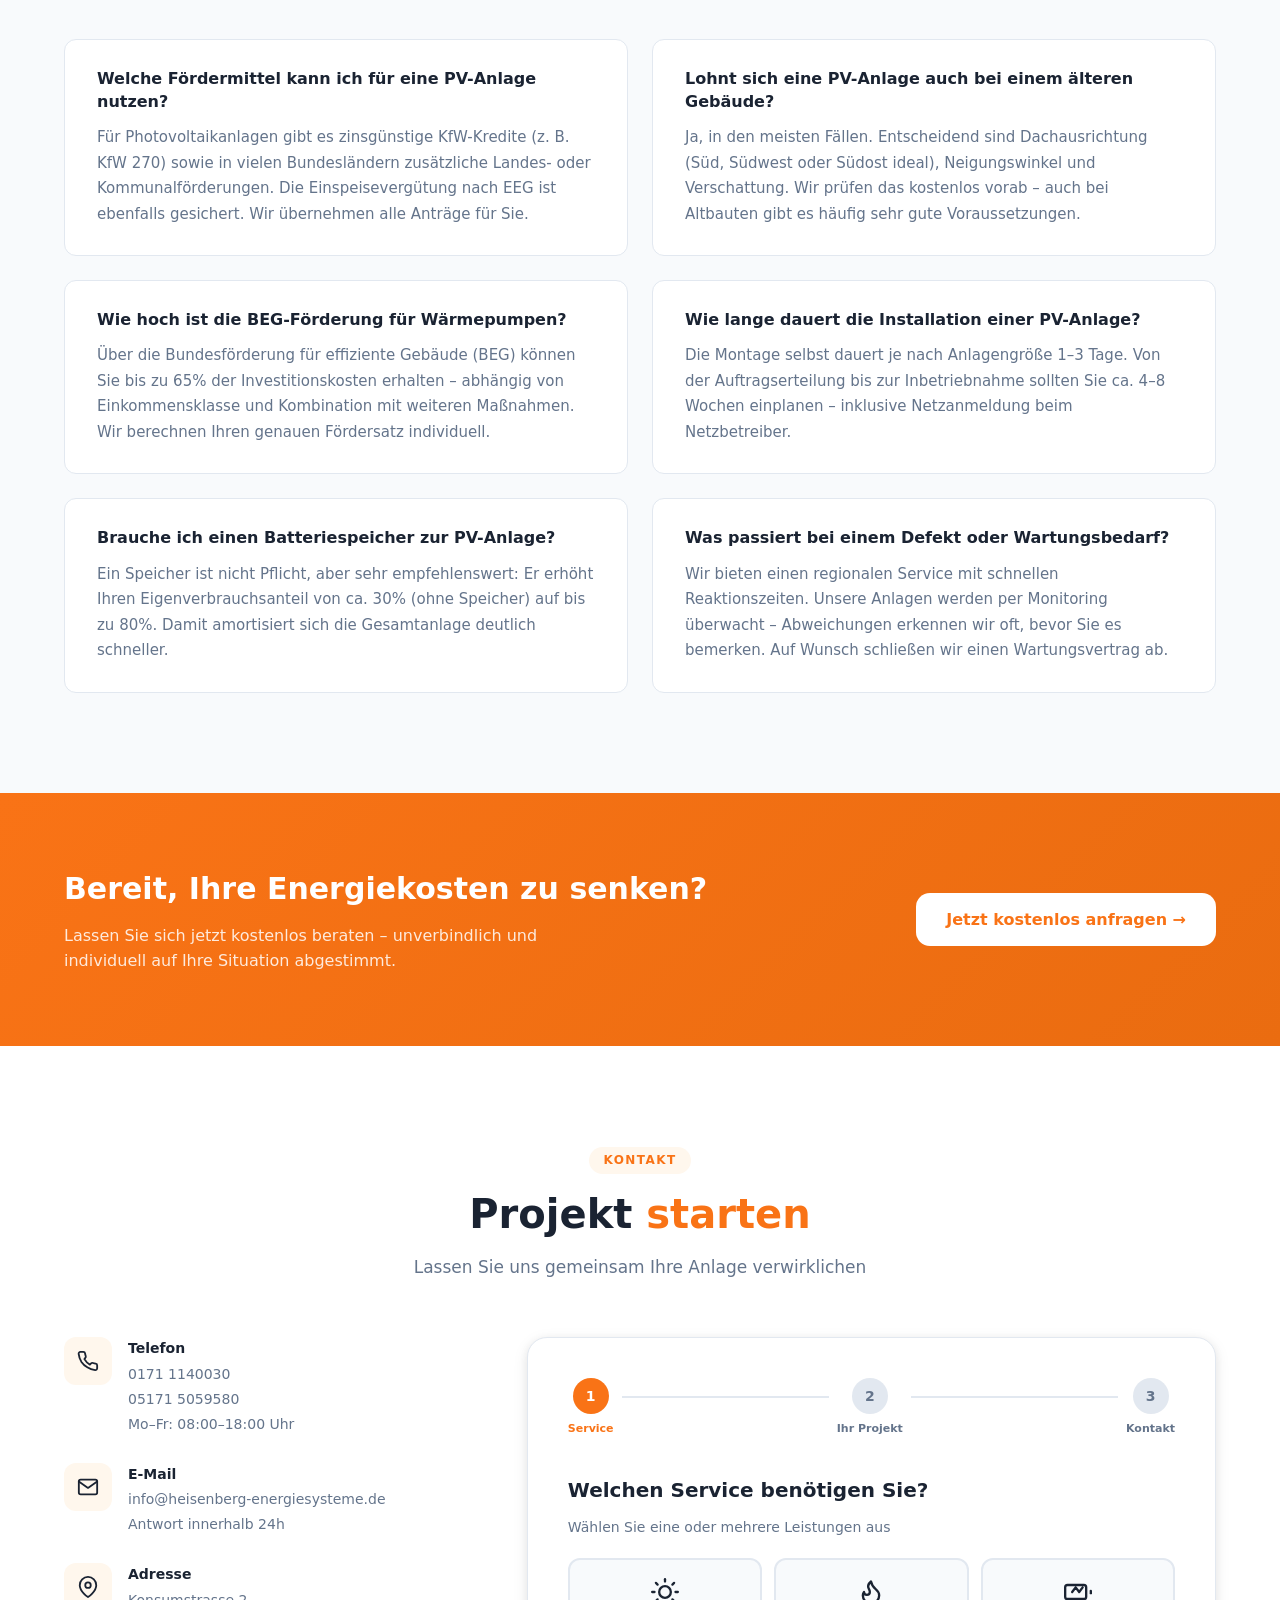
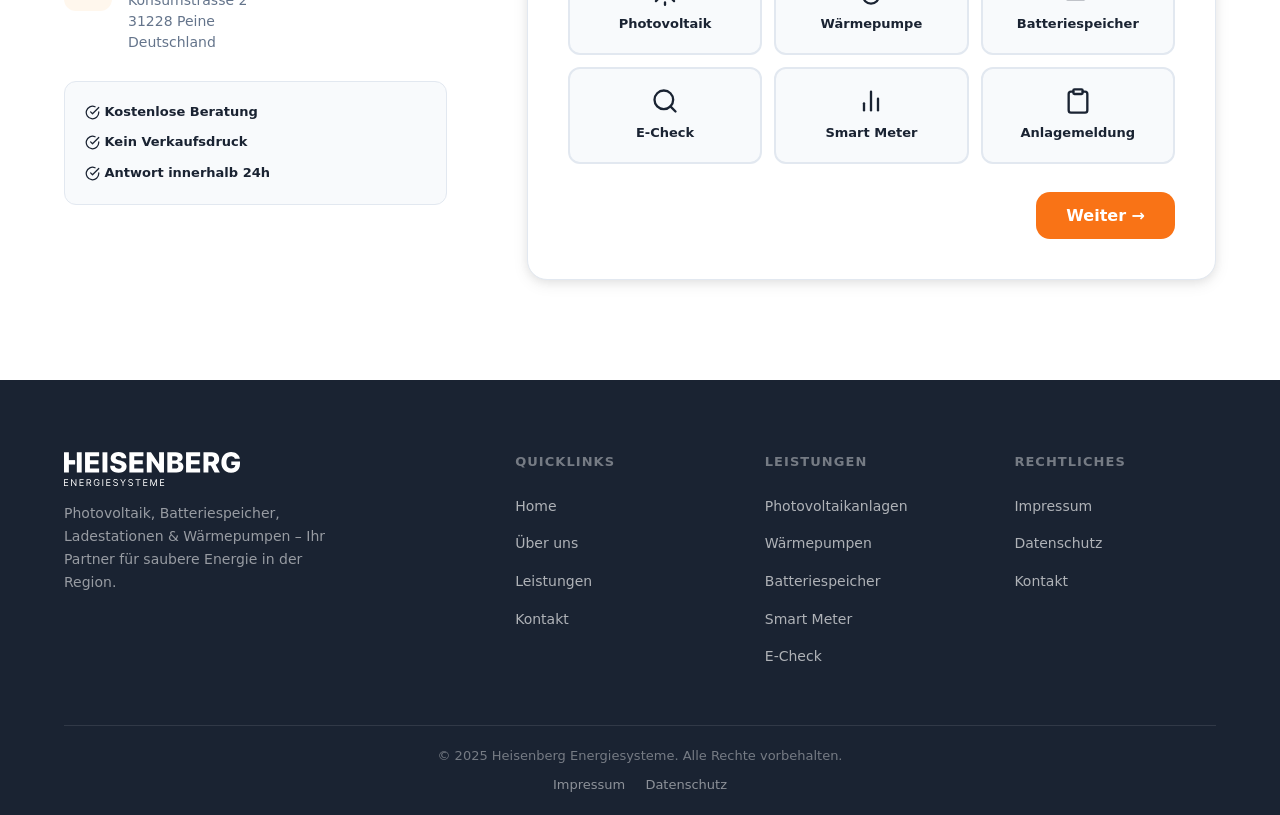
==== commit a462fc10: "DSGVO-Cookie-Banner hinzufügen - cookie-banner.js: Opt-in Banner mit Kategorien (Notwendig / Extern)" ====
--- a/index.html
+++ b/index.html
@@ -5,9 +5,6 @@
   <meta name="viewport" content="width=device-width, initial-scale=1.0" />
   <title>Heisenberg Energiesysteme – Photovoltaik, Speicher & Wärmepumpen</title>
   <meta name="description" content="Heisenberg Energiesysteme – Photovoltaik, Batteriespeicher und Wärmepumpen für Eigentümer. Bis zu 80% Energiekosten sparen. Kostenlose Beratung." />
-  <link rel="preconnect" href="https://fonts.googleapis.com" />
-  <link rel="preconnect" href="https://fonts.gstatic.com" crossorigin />
-  <link href="https://fonts.googleapis.com/css2?family=Inter:wght@300;400;500;600;700;800&display=swap" rel="stylesheet" />
   <link rel="stylesheet" href="style.css" />
 </head>
 <body>
@@ -791,5 +788,6 @@
   </footer>
 
   <script src="script.js"></script>
+  <script src="cookie-banner.js"></script>
 </body>
 </html>
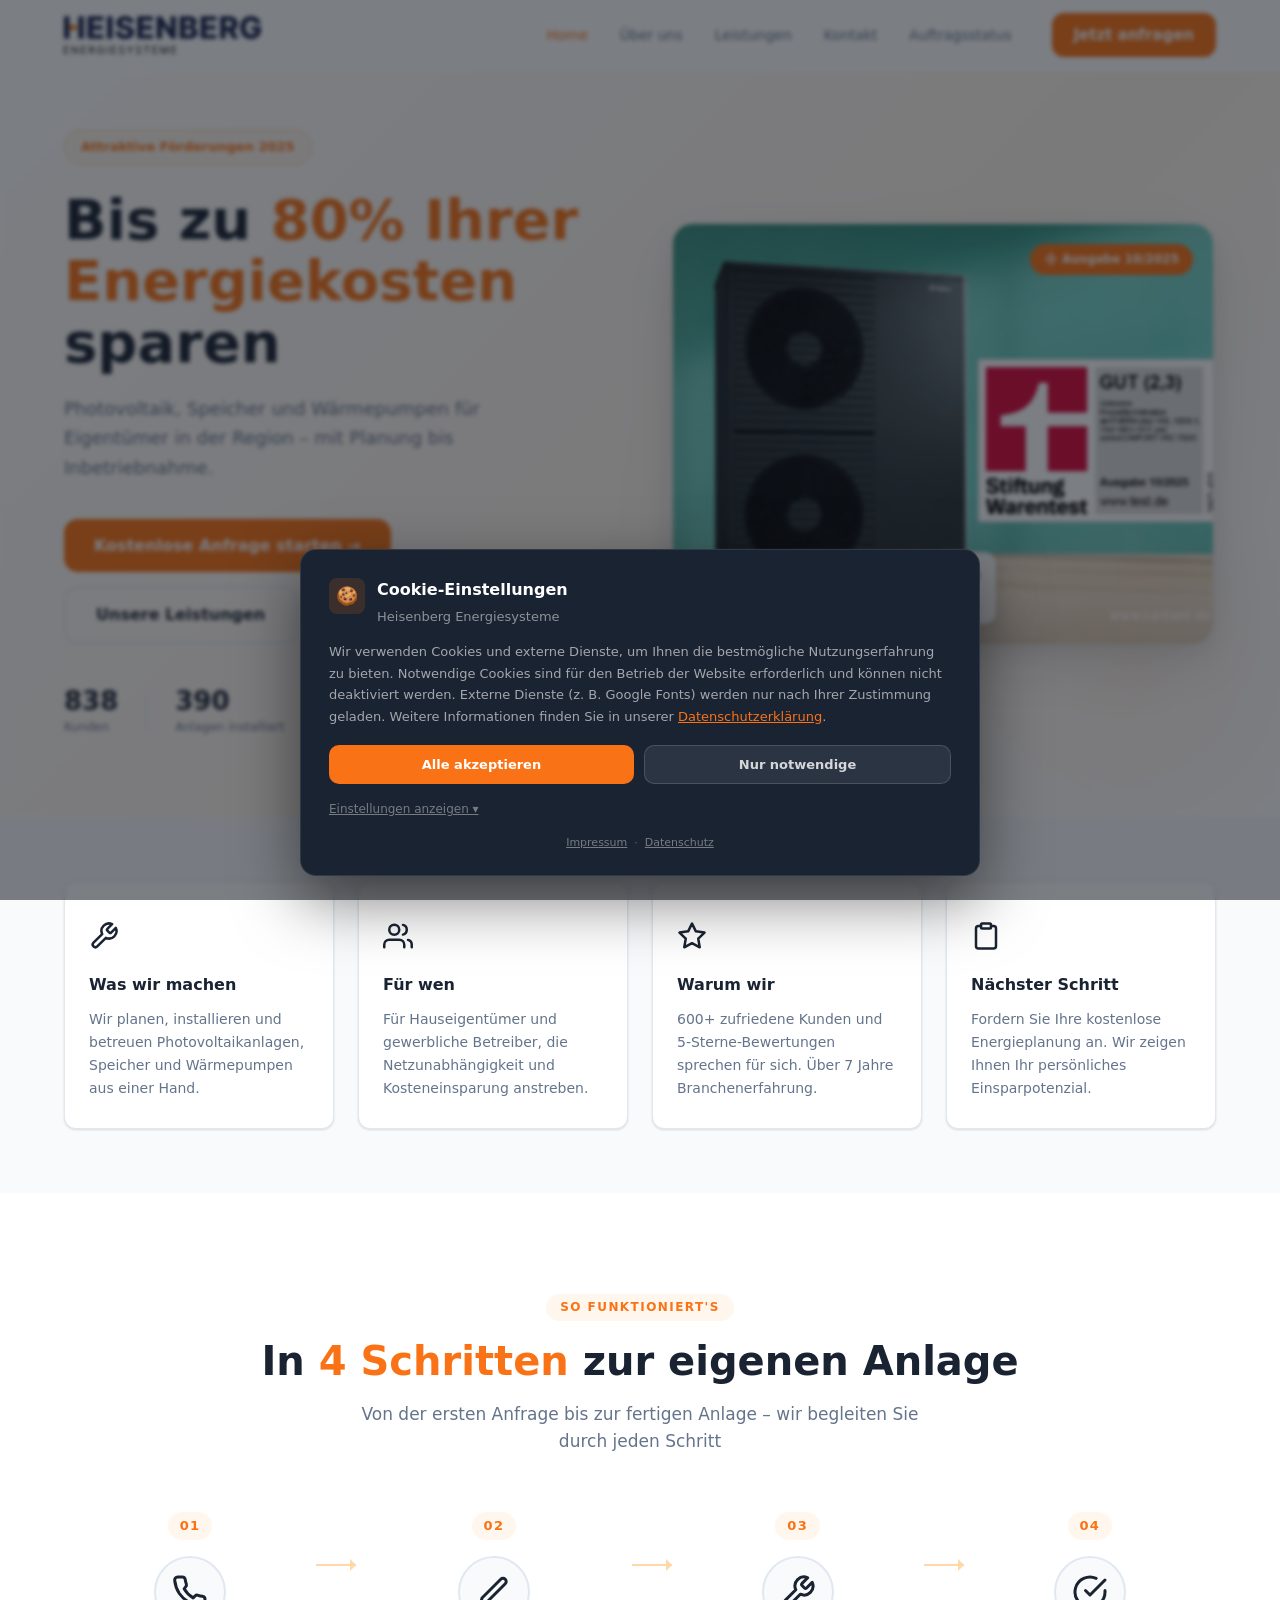
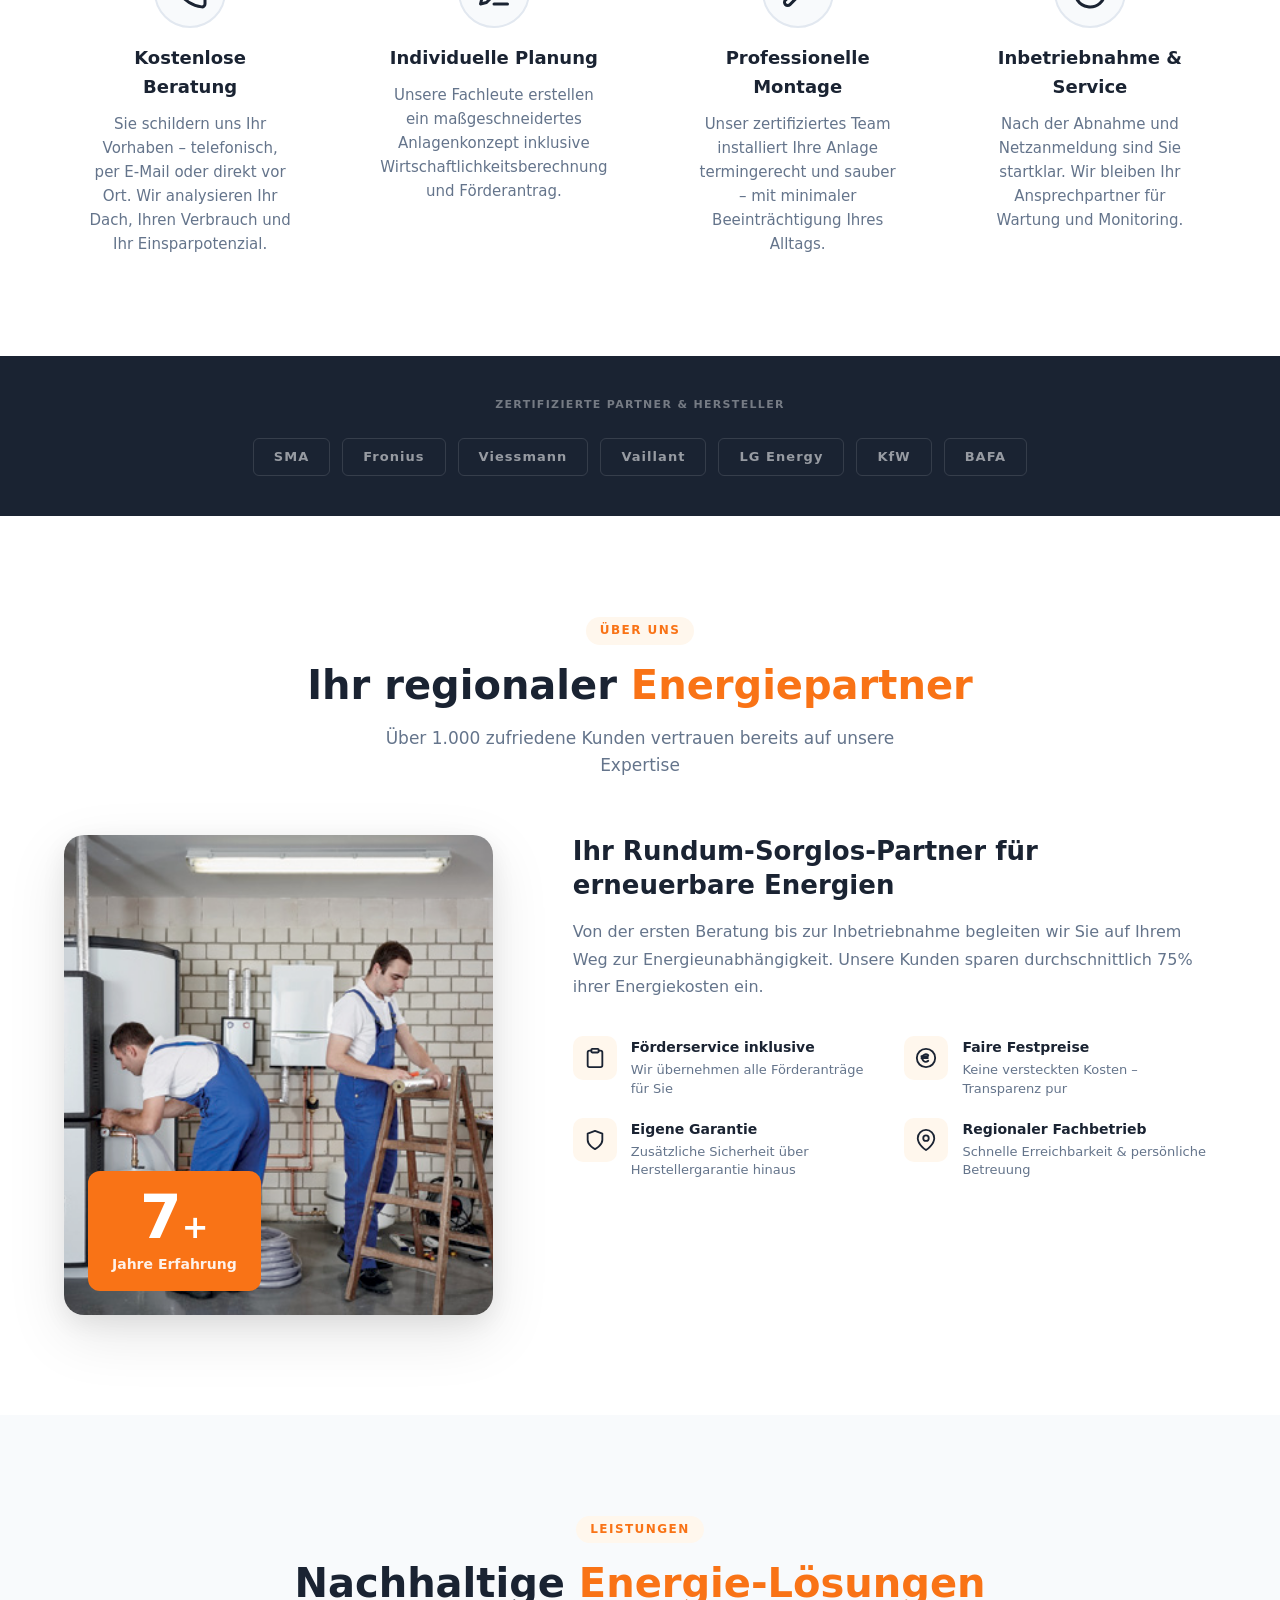
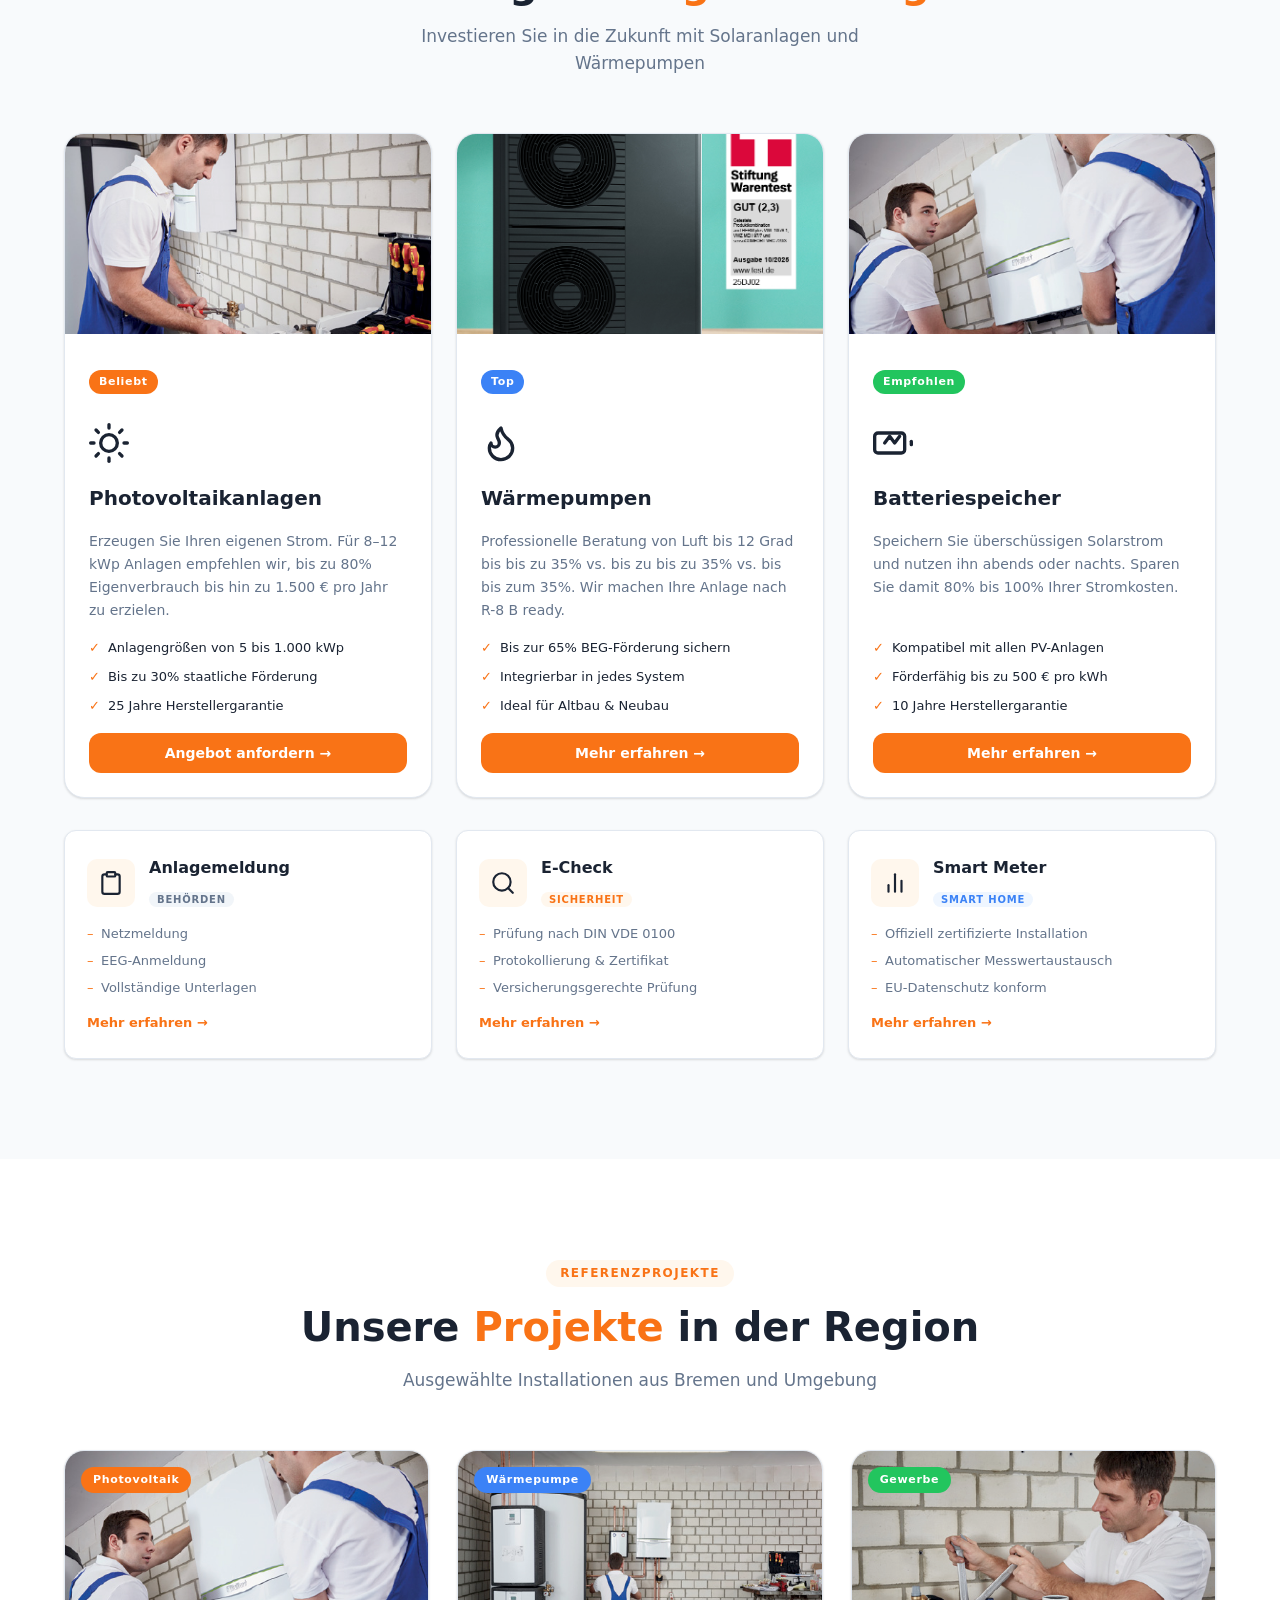
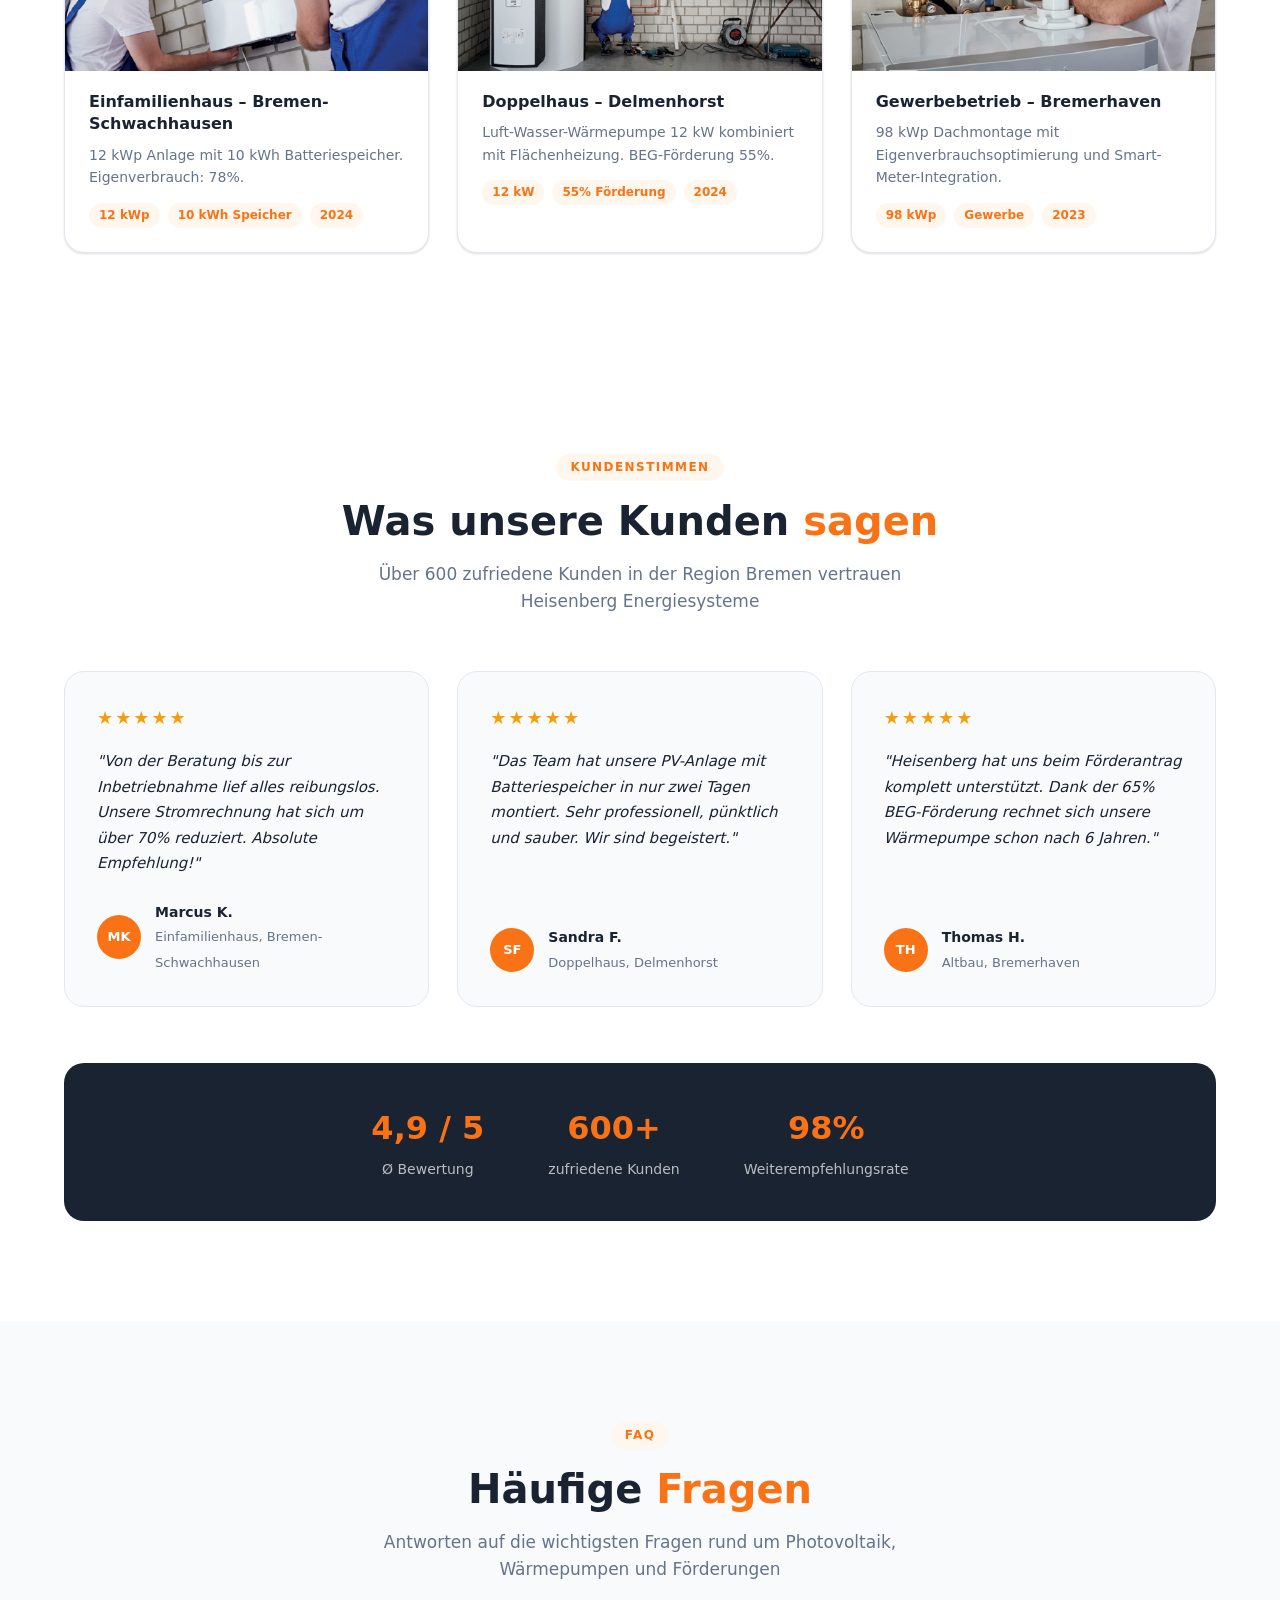
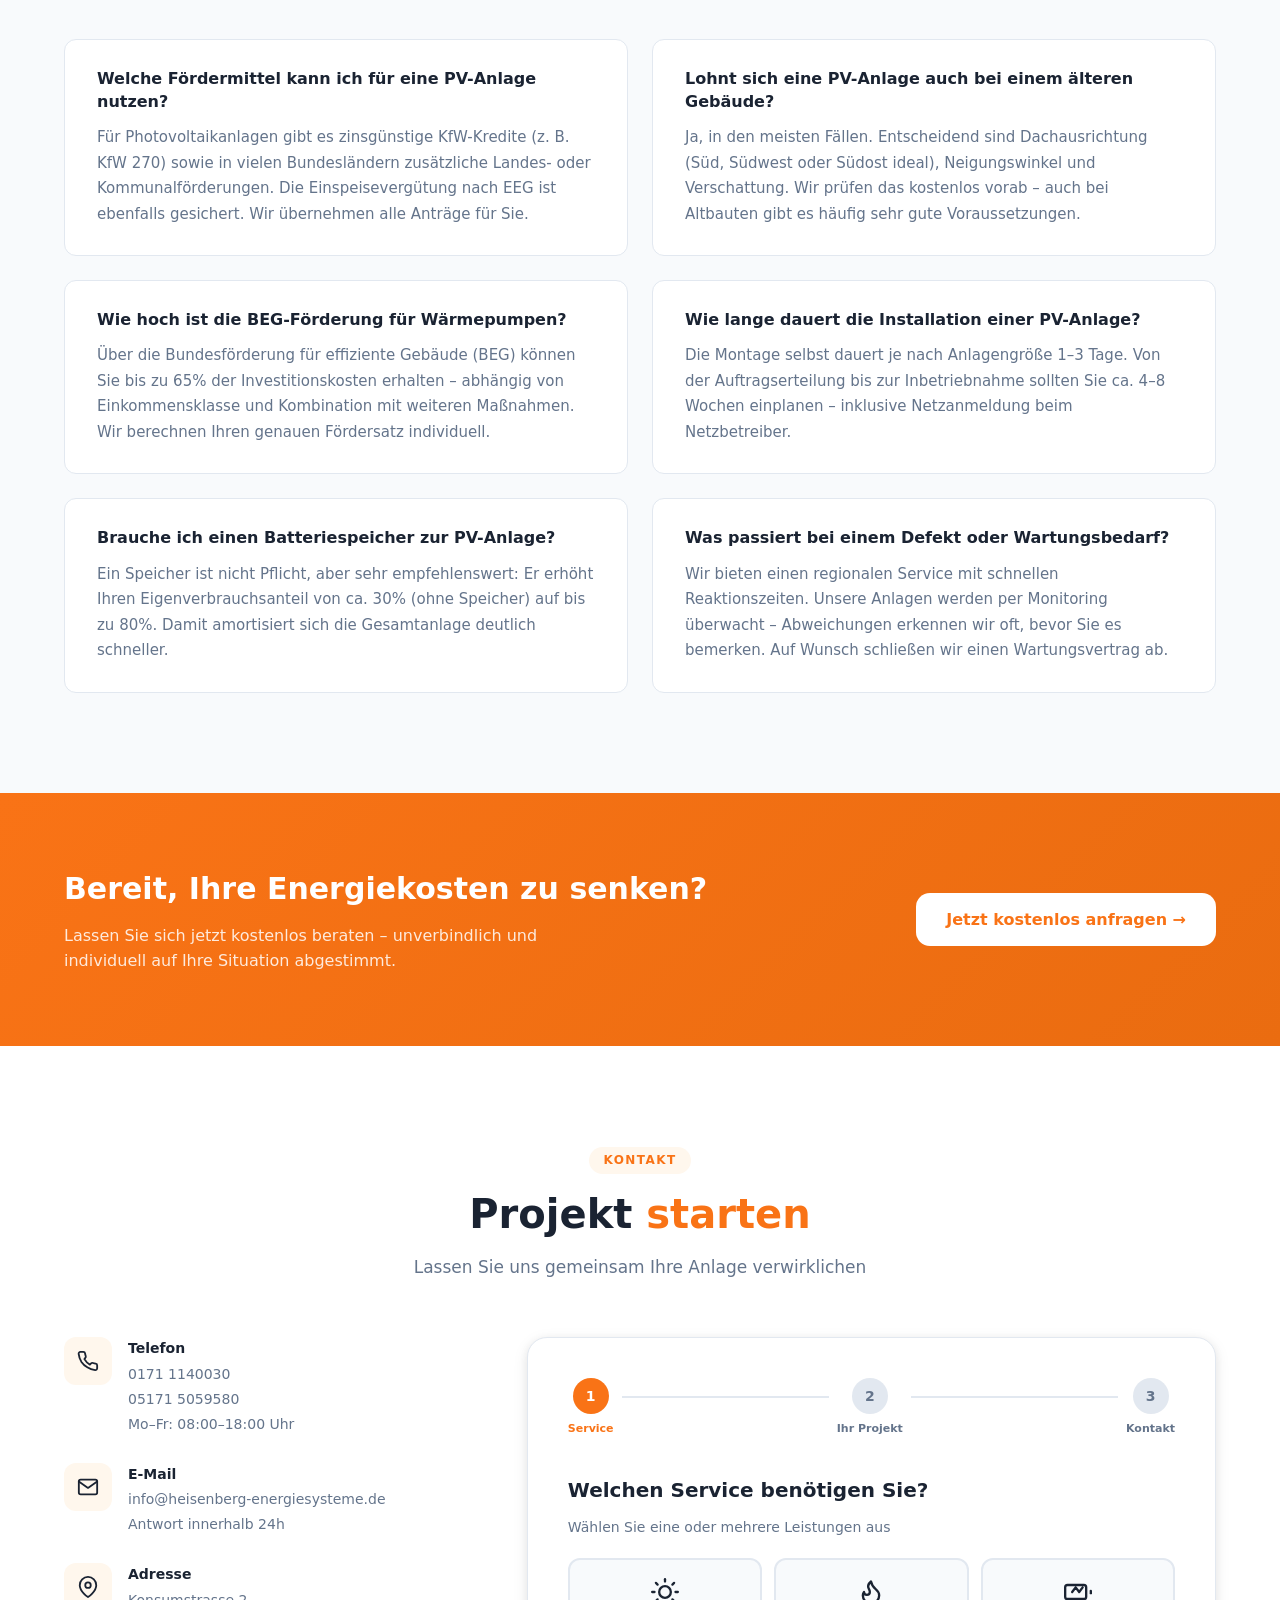
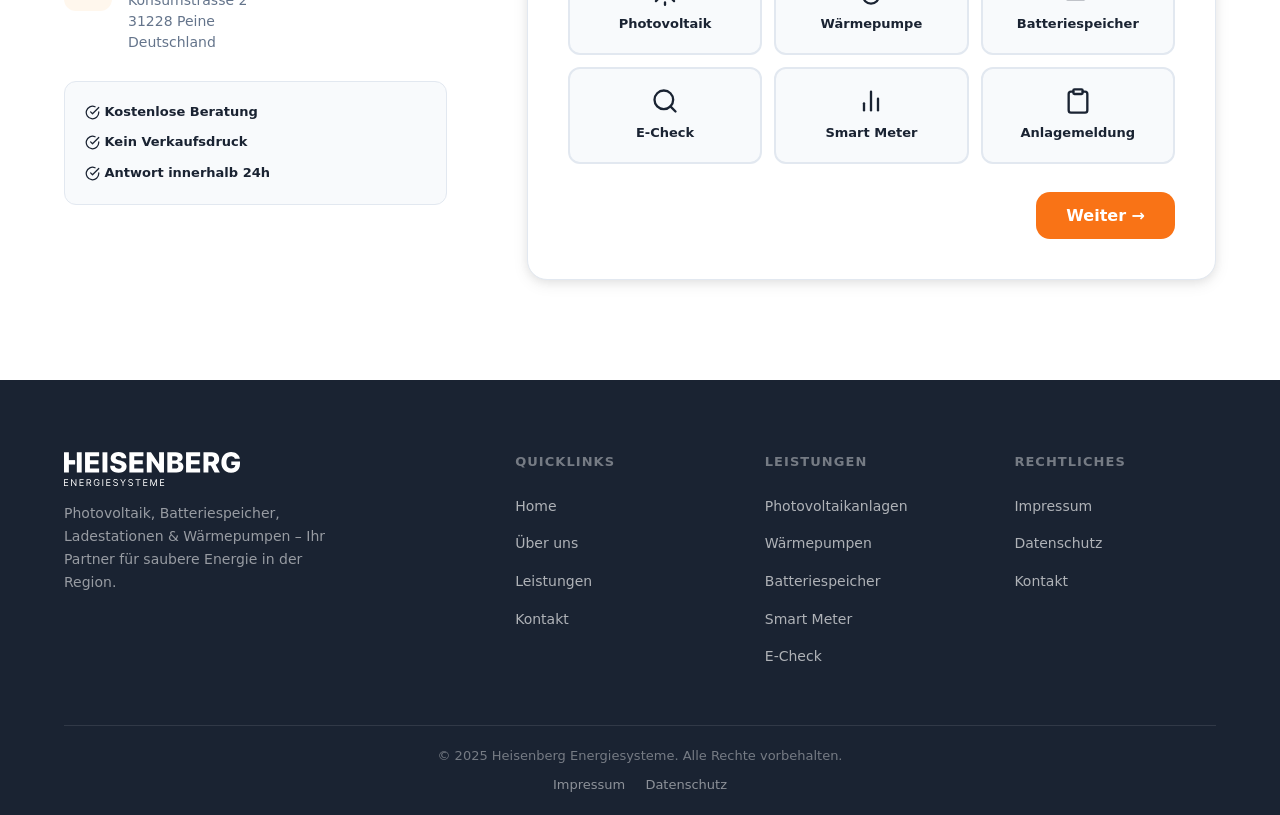
==== commit e82978df: "Nav: Auftragsstatus-Link zur Hauptnavigation hinzufügen https://claude.ai/code/session_01C6KU7AETAgf" ====
--- a/index.html
+++ b/index.html
@@ -76,6 +76,7 @@
           <a href="#about" class="nav-link">Über uns</a>
           <a href="#leistungen" class="nav-link">Leistungen</a>
           <a href="#kontakt" class="nav-link">Kontakt</a>
+          <a href="auftragsabfrage.html" class="nav-link">Auftragsstatus</a>
           <a href="#kontakt" class="btn btn-primary nav-cta">Jetzt anfragen</a>
         </nav>
         <button class="menu-toggle" id="menu-toggle" aria-label="Menü öffnen">
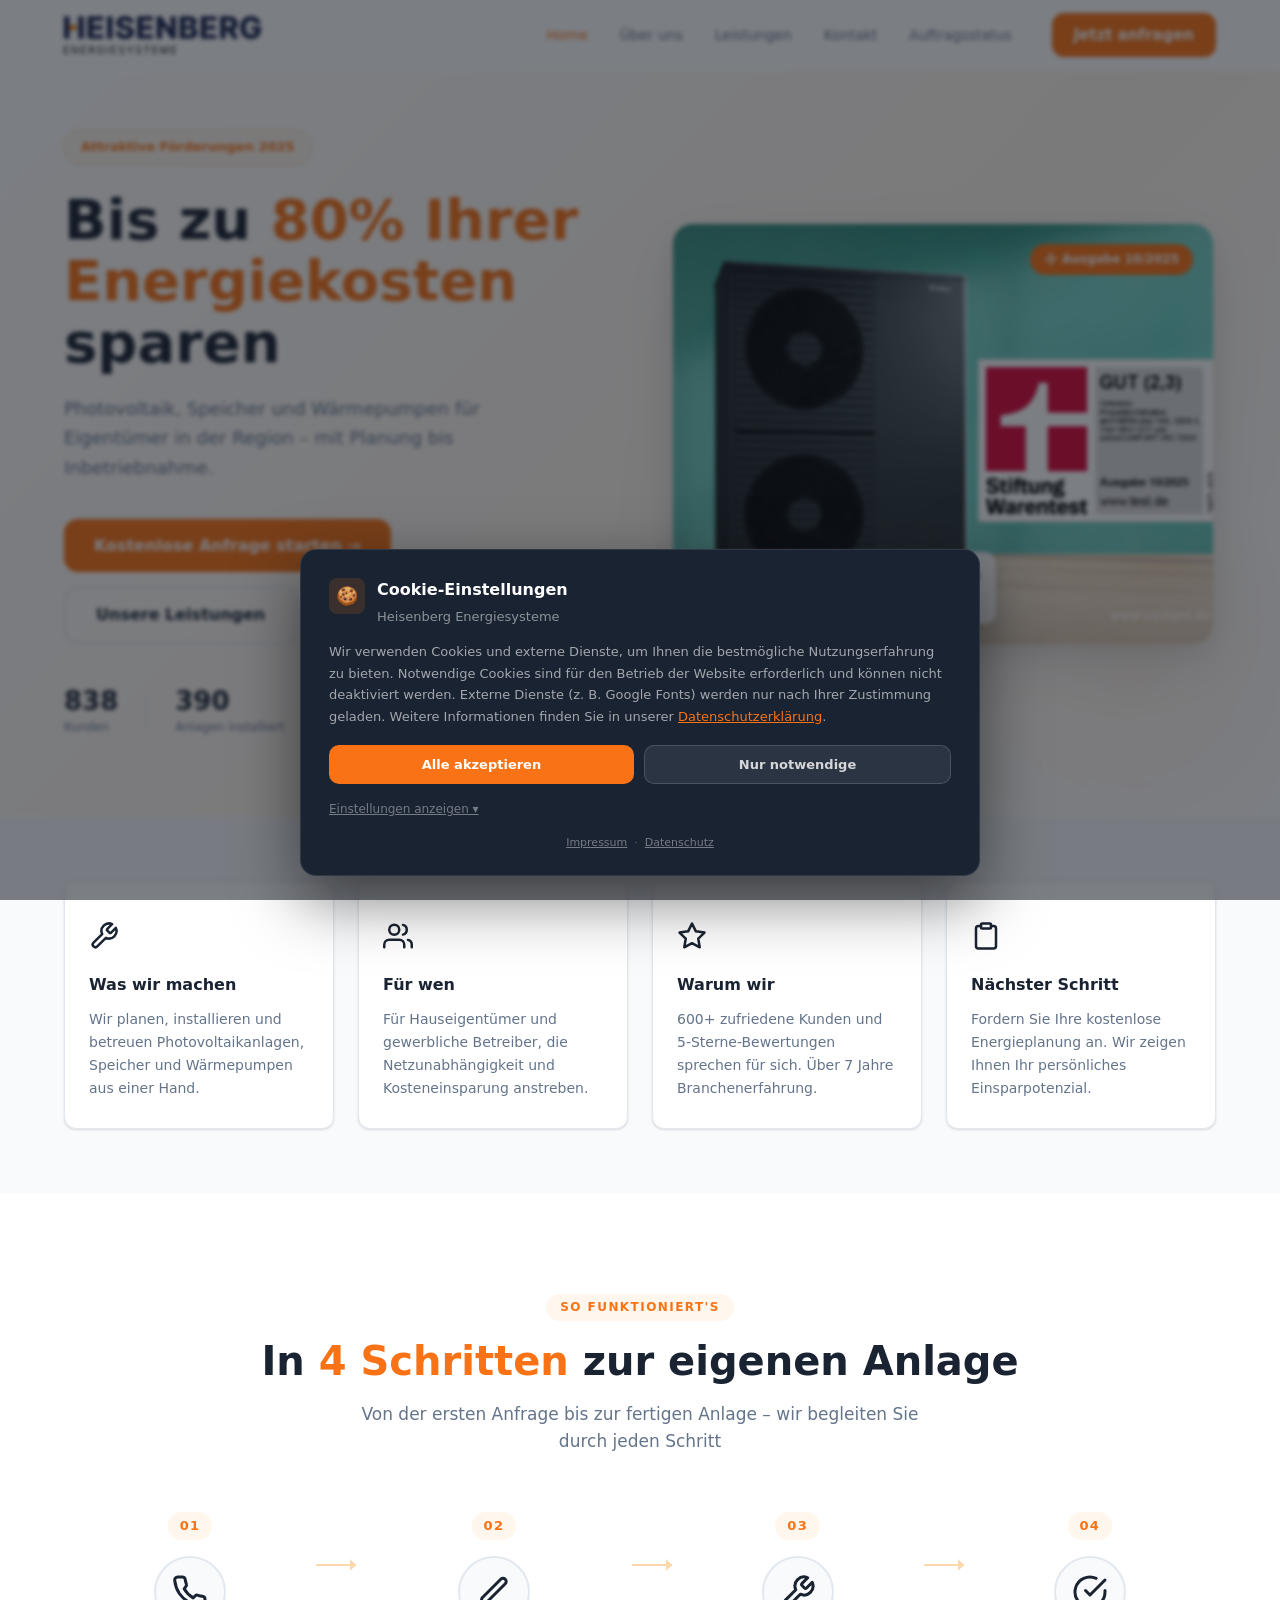
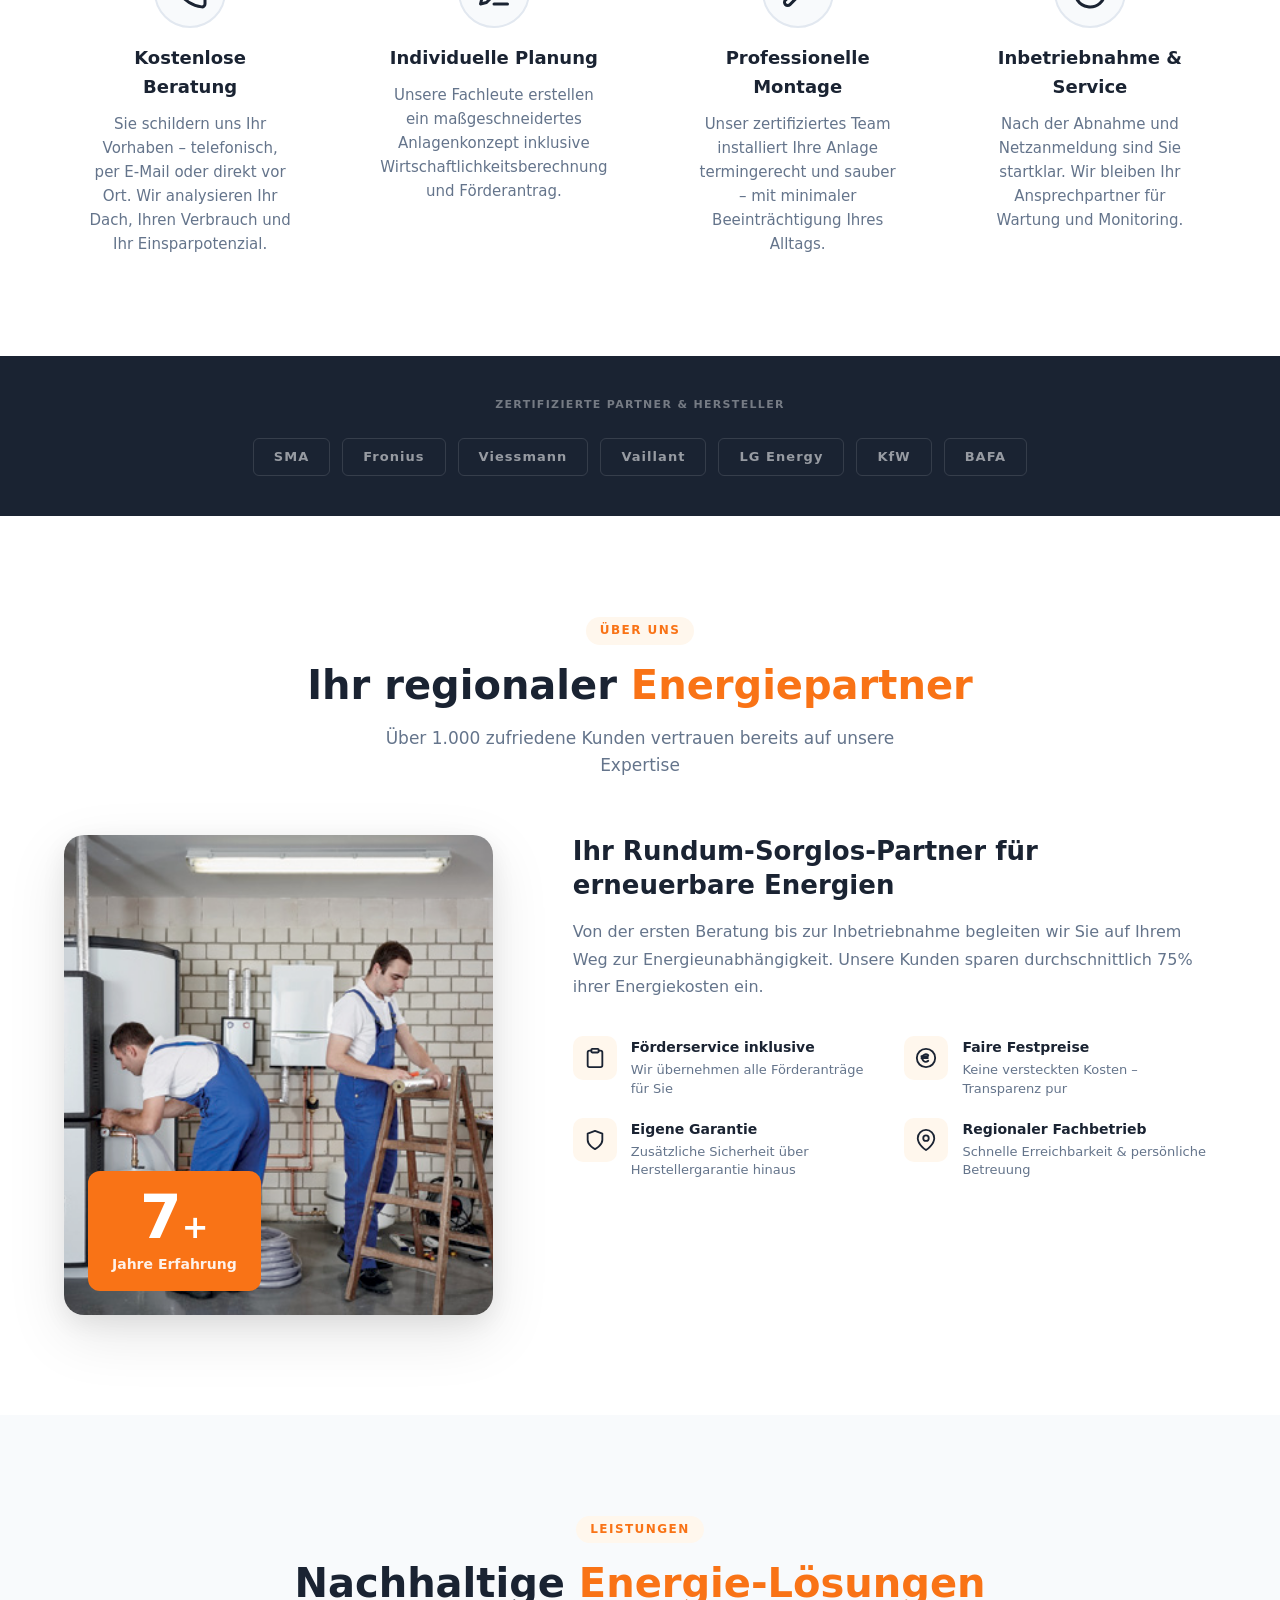
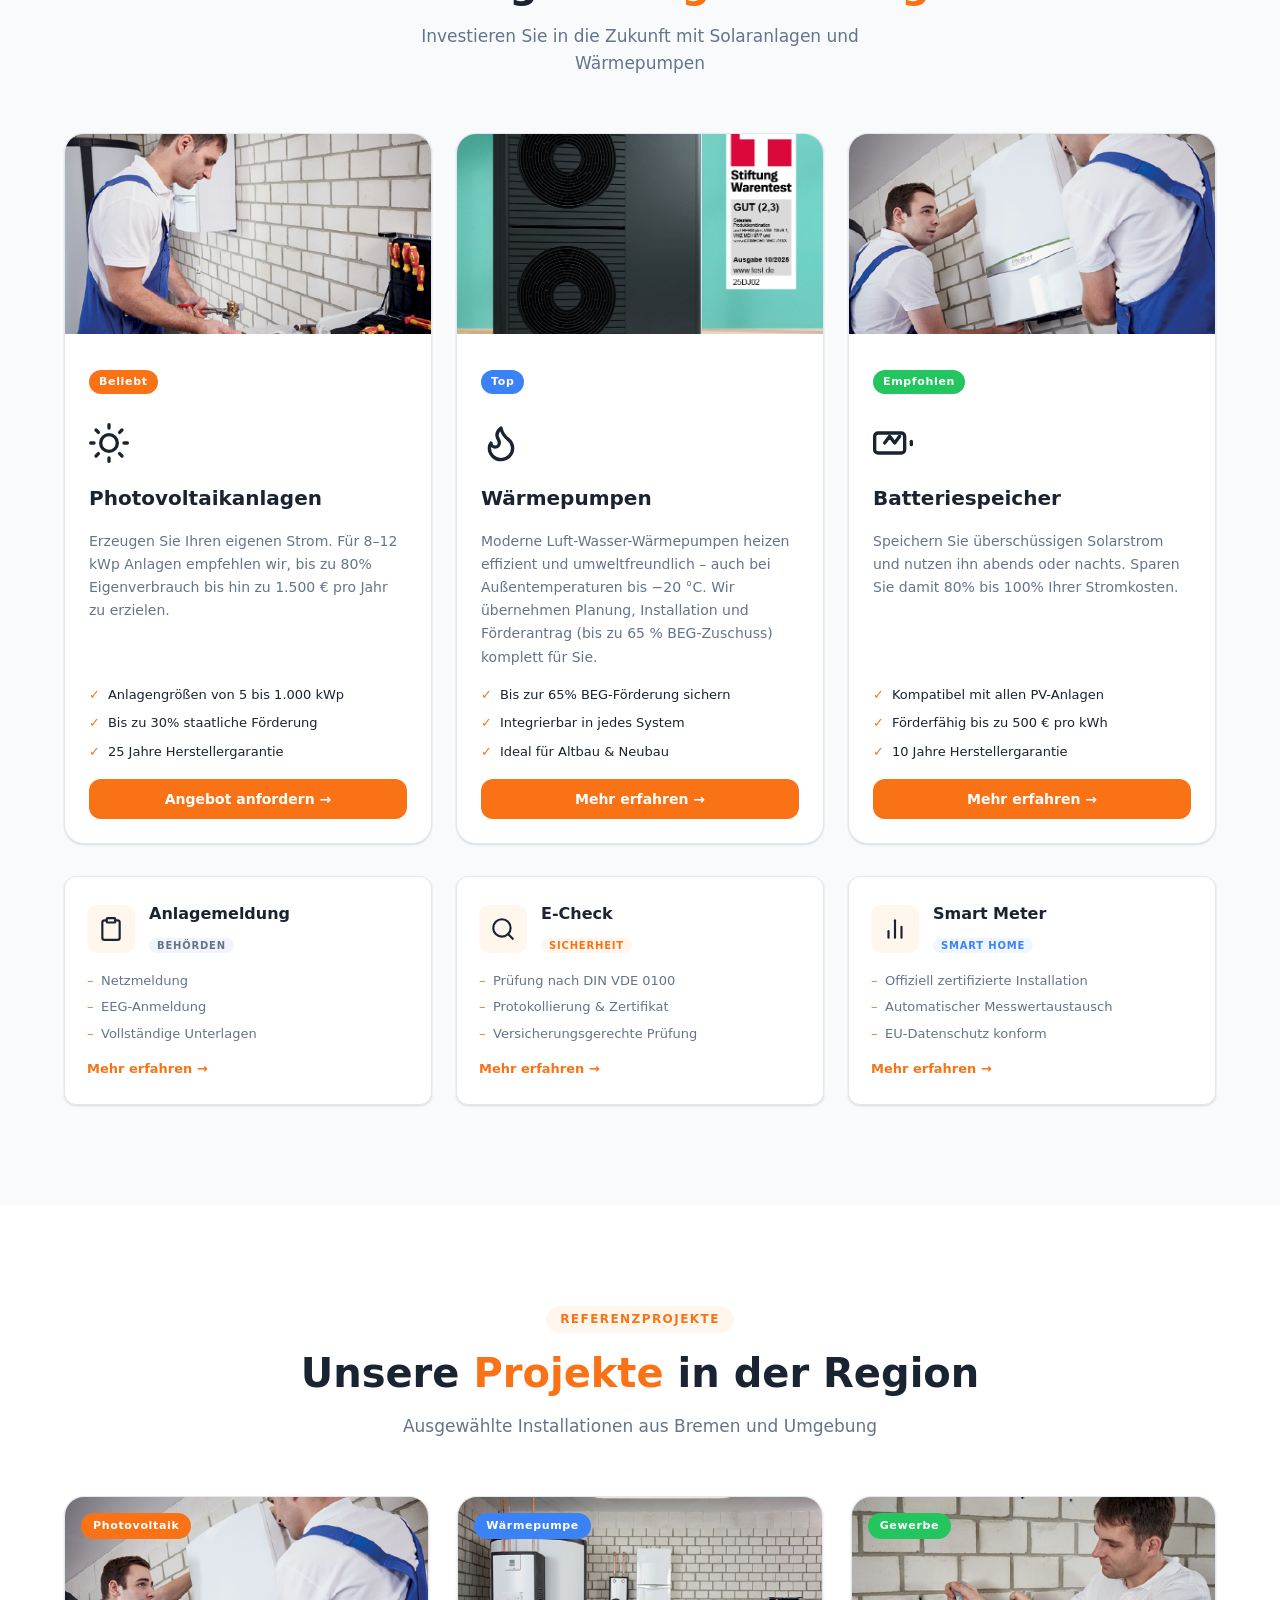
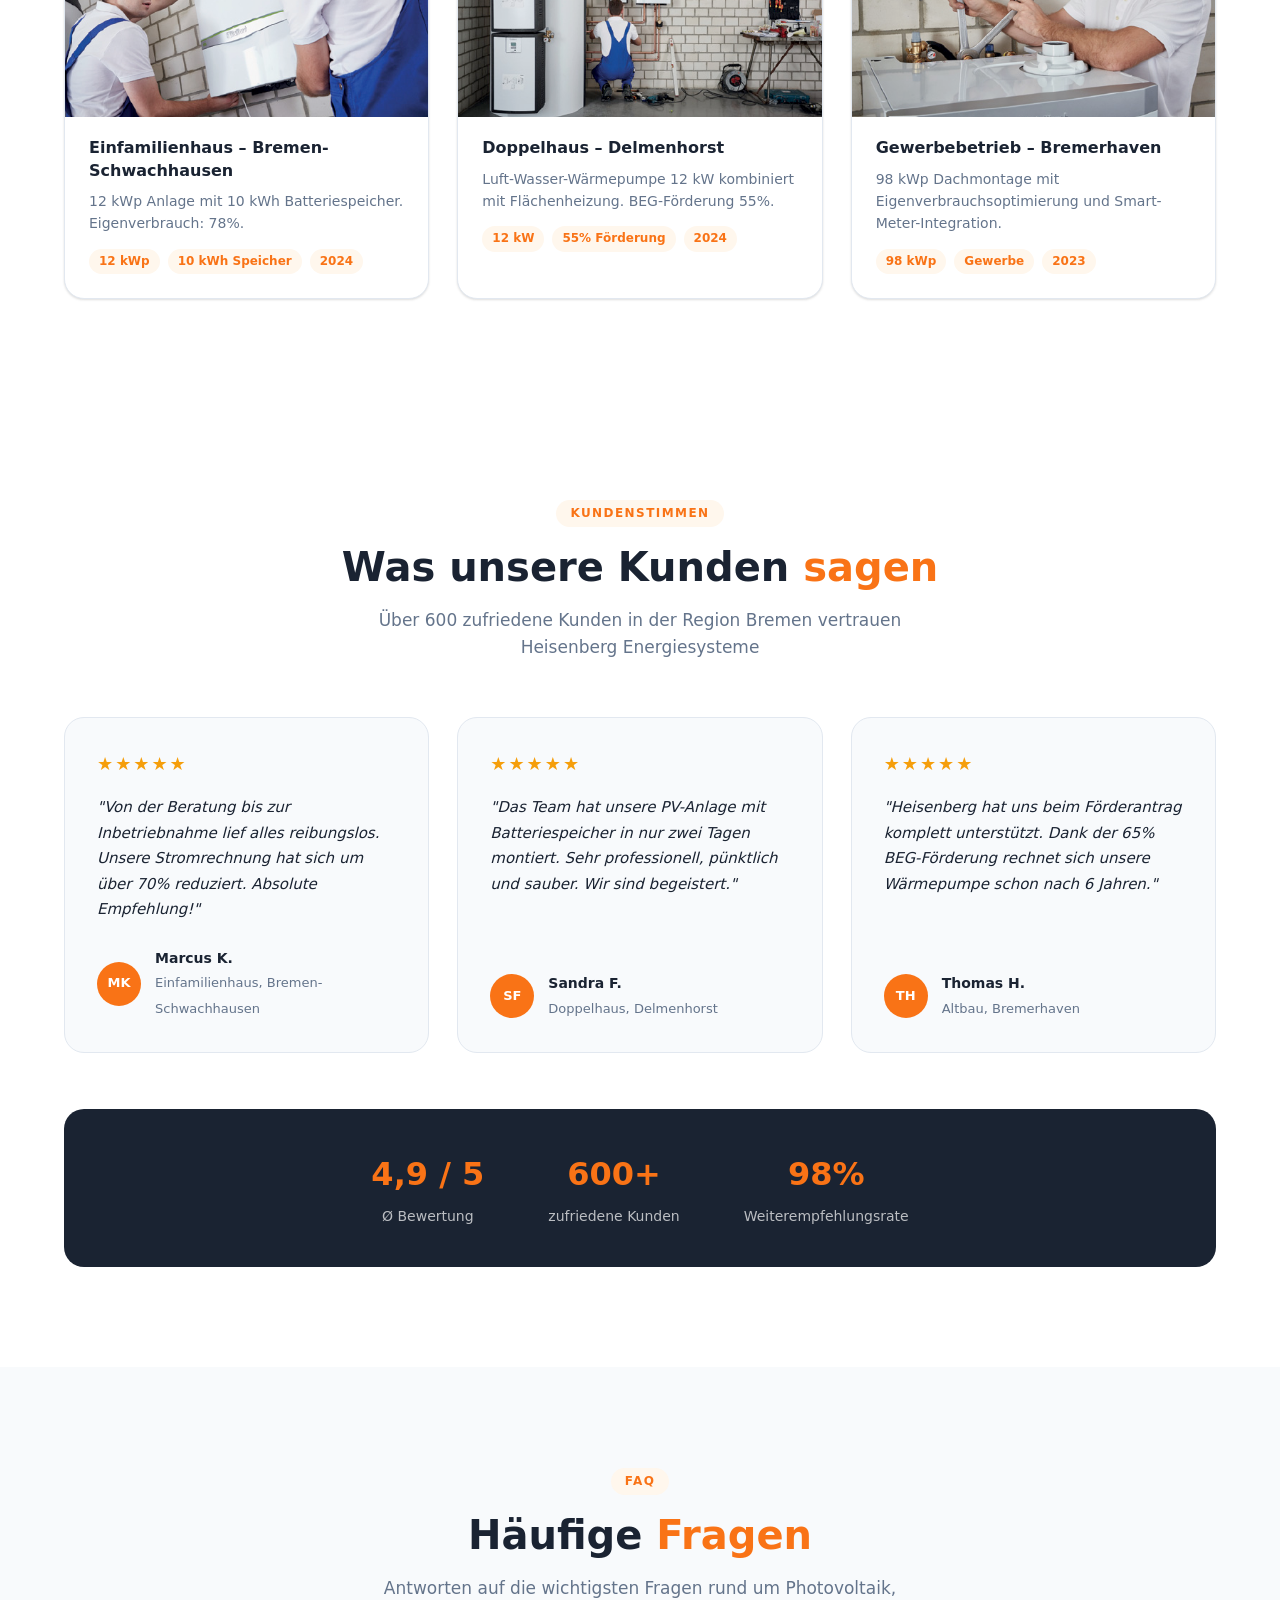
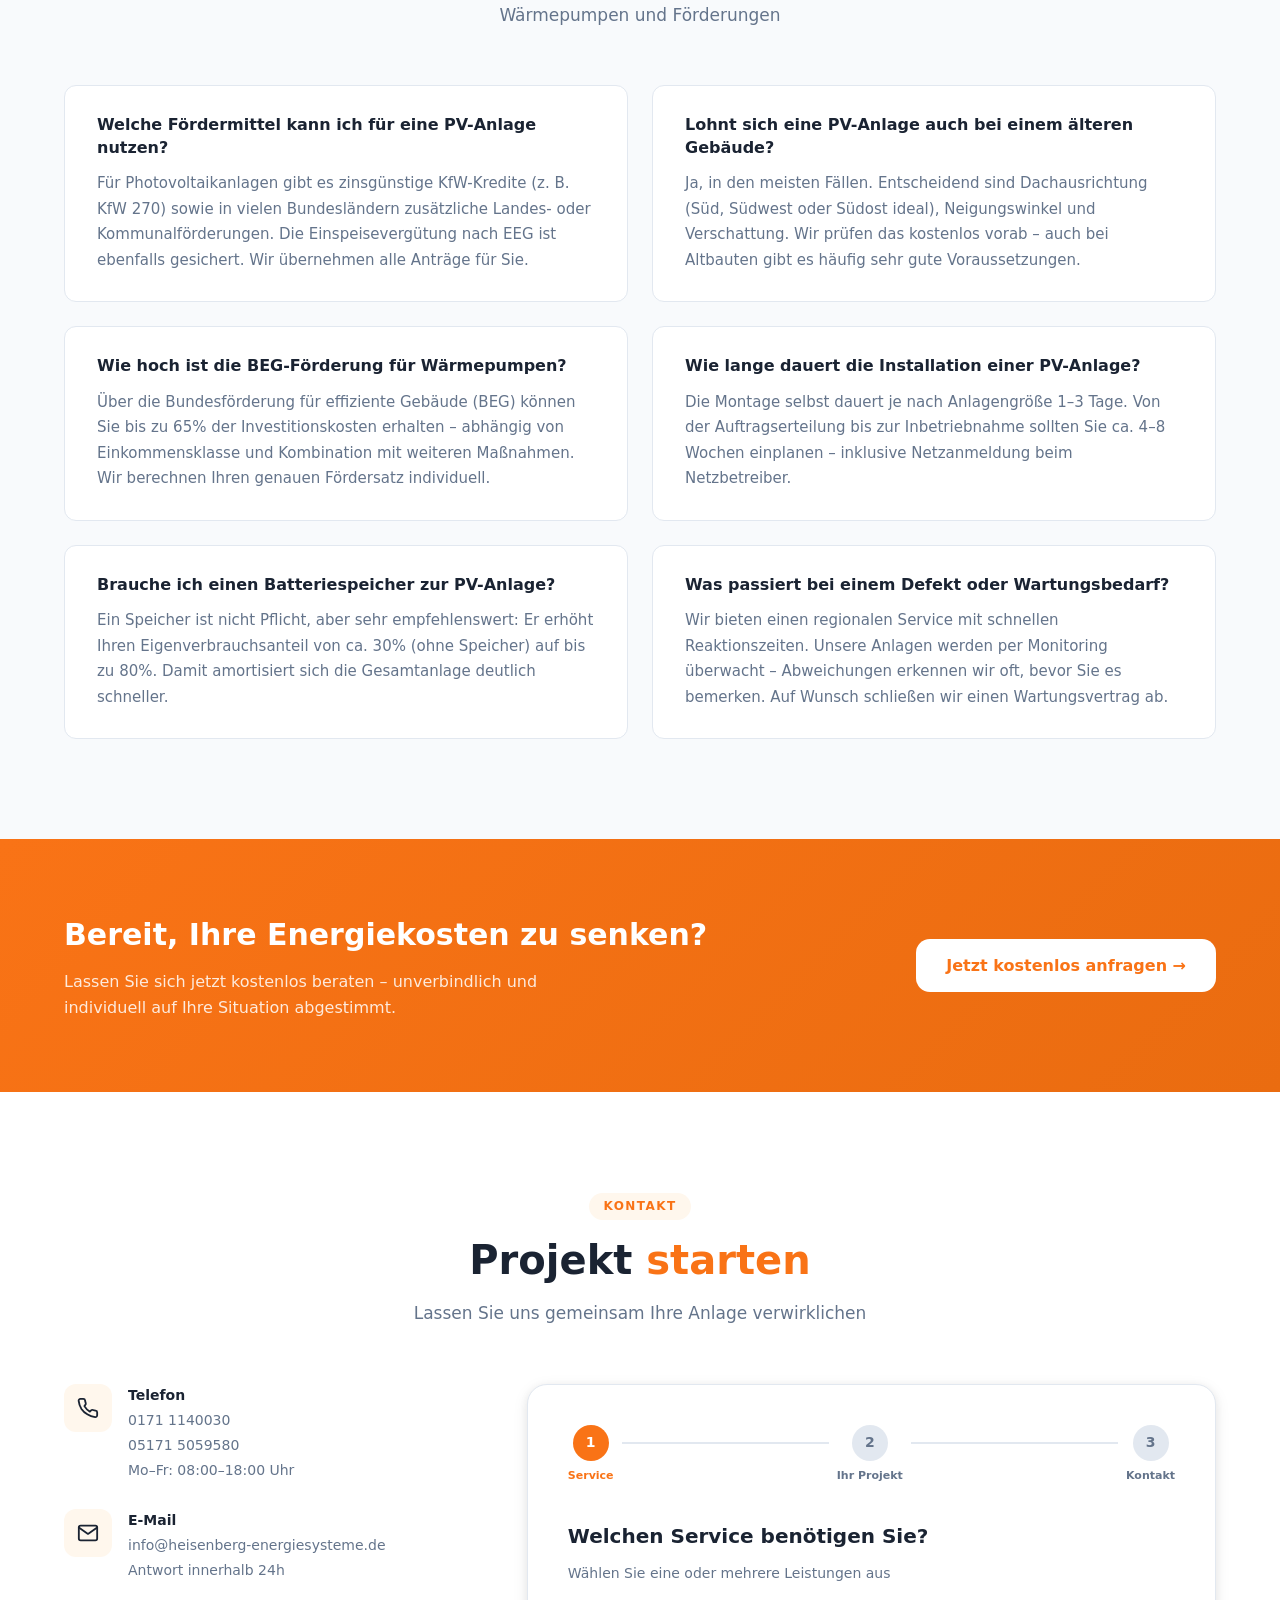
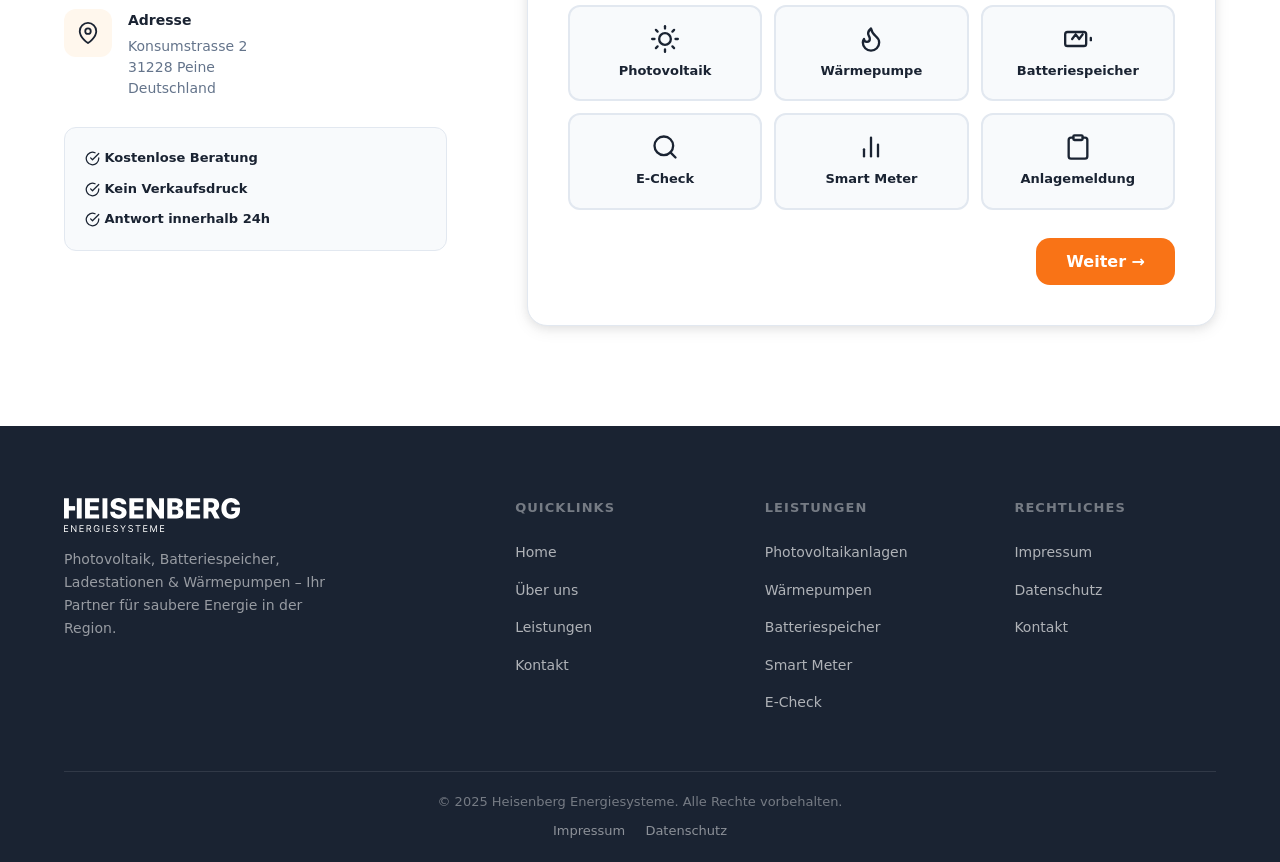
==== commit a475888a: "Fix beschädigten Wärmepumpen-Text in Leistungssektion Korrrekter, fachlich sauberer Text ersetzt den" ====
--- a/index.html
+++ b/index.html
@@ -327,7 +327,7 @@
             <div class="service-icon-lg"><svg class="icon" aria-hidden="true"><use href="#icon-flame"></use></svg></div>
             <h3>Wärmepumpen</h3>
           </div>
-          <p>Professionelle Beratung von Luft bis 12 Grad bis bis zu 35% vs. bis zu bis zu 35% vs. bis bis zum 35%. Wir machen Ihre Anlage nach R-8 B ready.</p>
+          <p>Moderne Luft-Wasser-Wärmepumpen heizen effizient und umweltfreundlich – auch bei Außentemperaturen bis −20 °C. Wir übernehmen Planung, Installation und Förderantrag (bis zu 65 % BEG-Zuschuss) komplett für Sie.</p>
           <ul class="service-list">
             <li>Bis zur 65% BEG-Förderung sichern</li>
             <li>Integrierbar in jedes System</li>
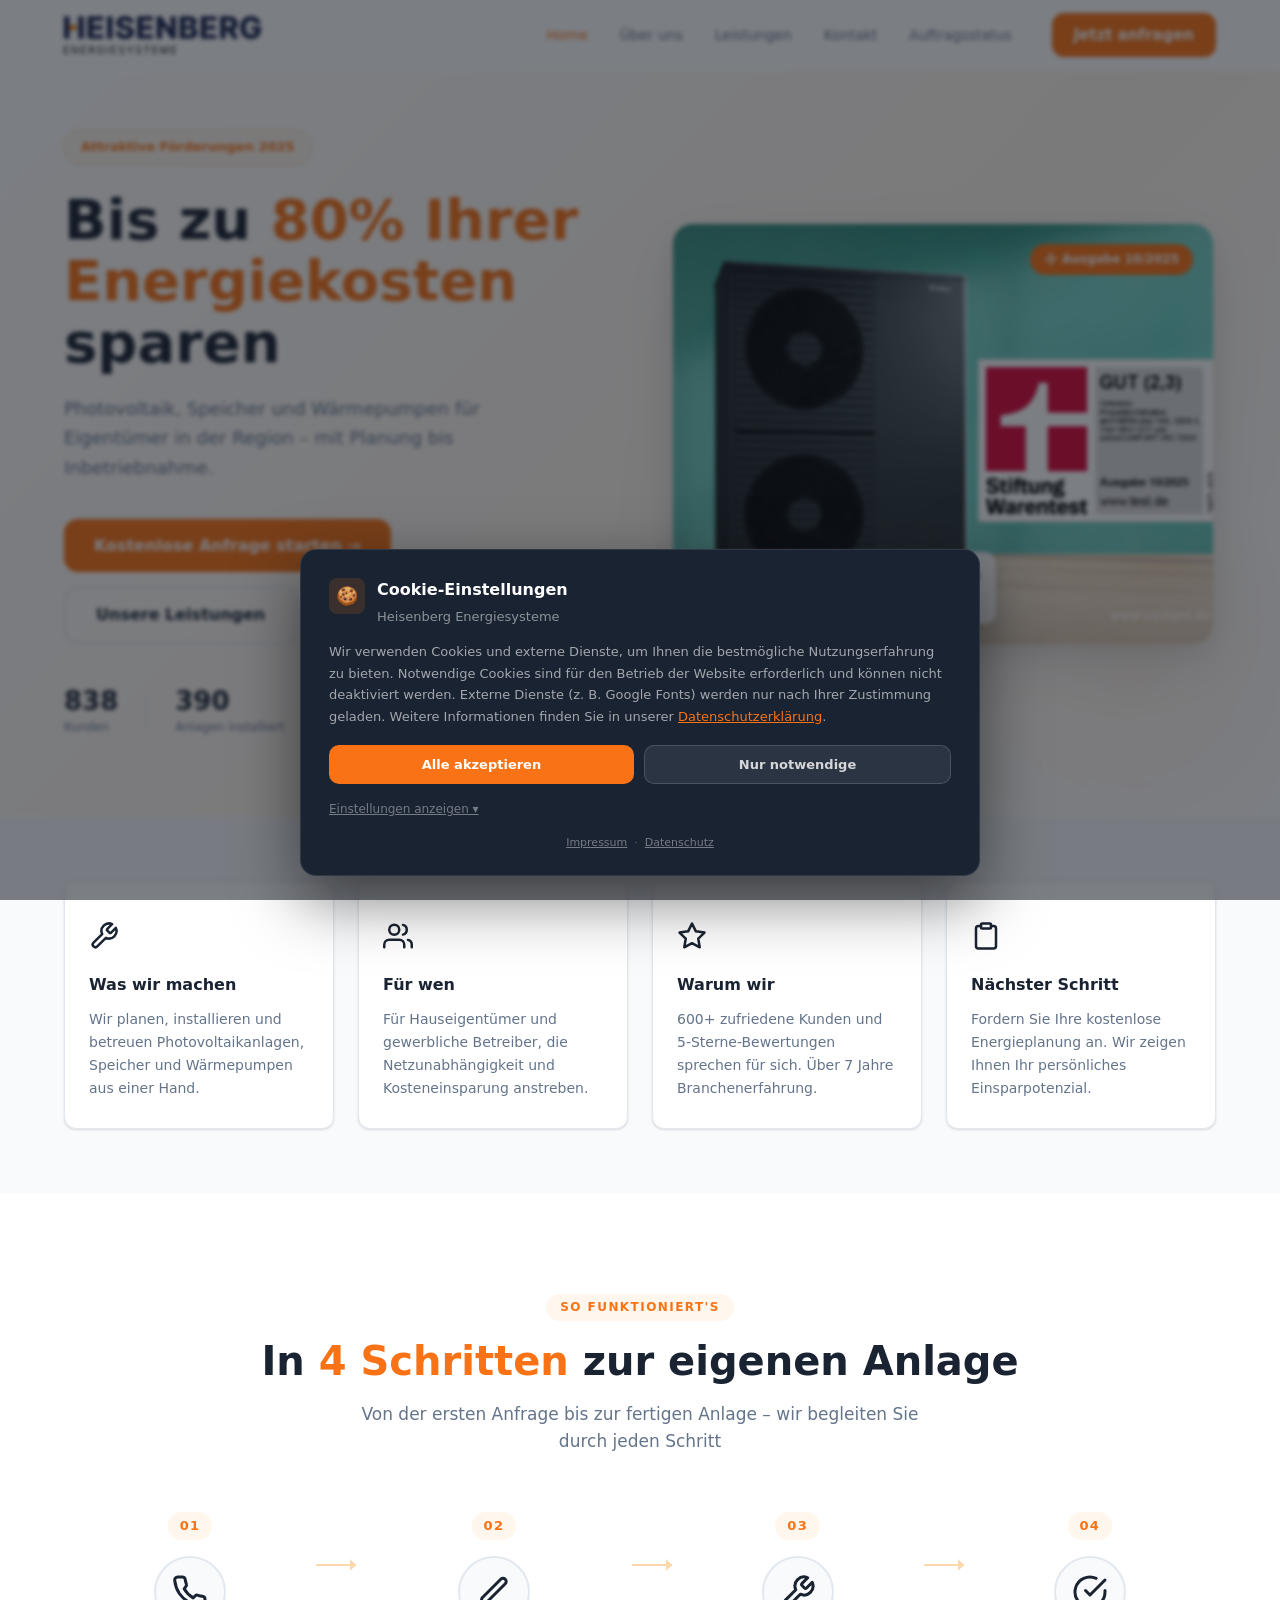
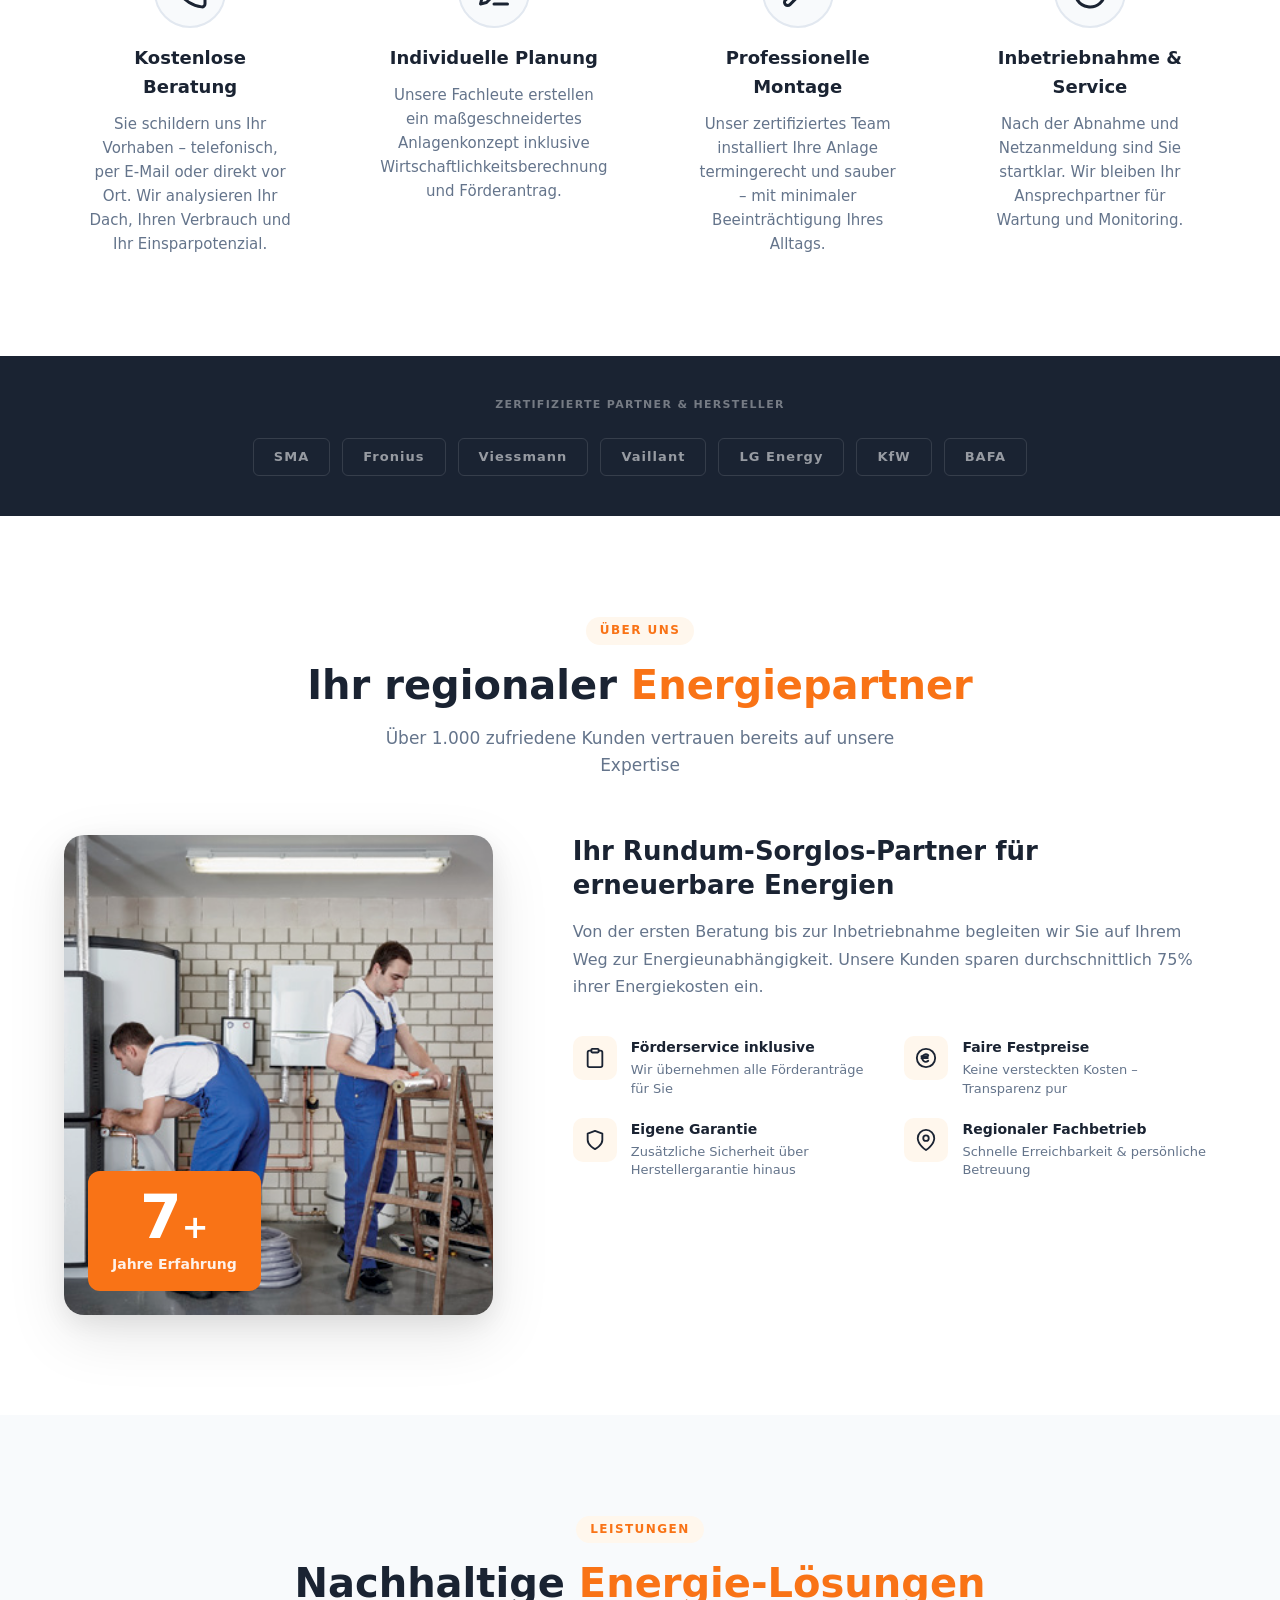
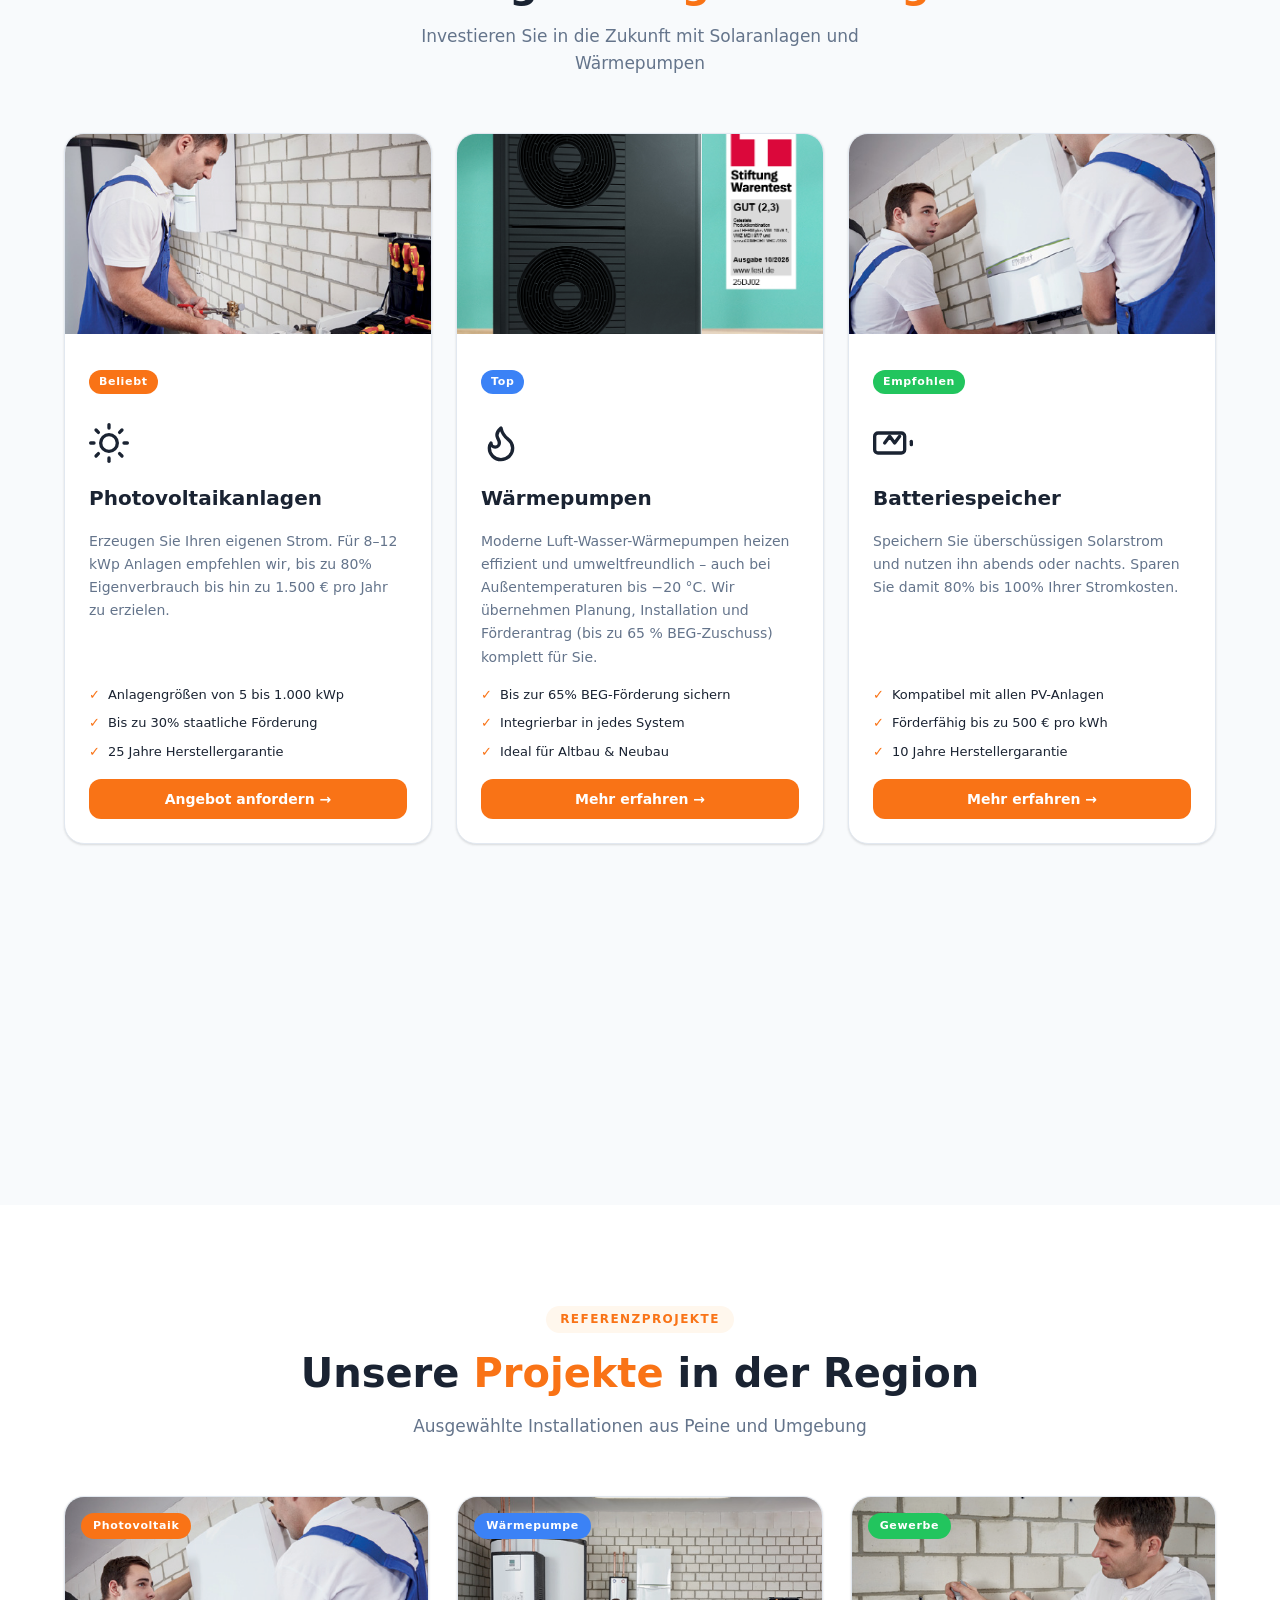
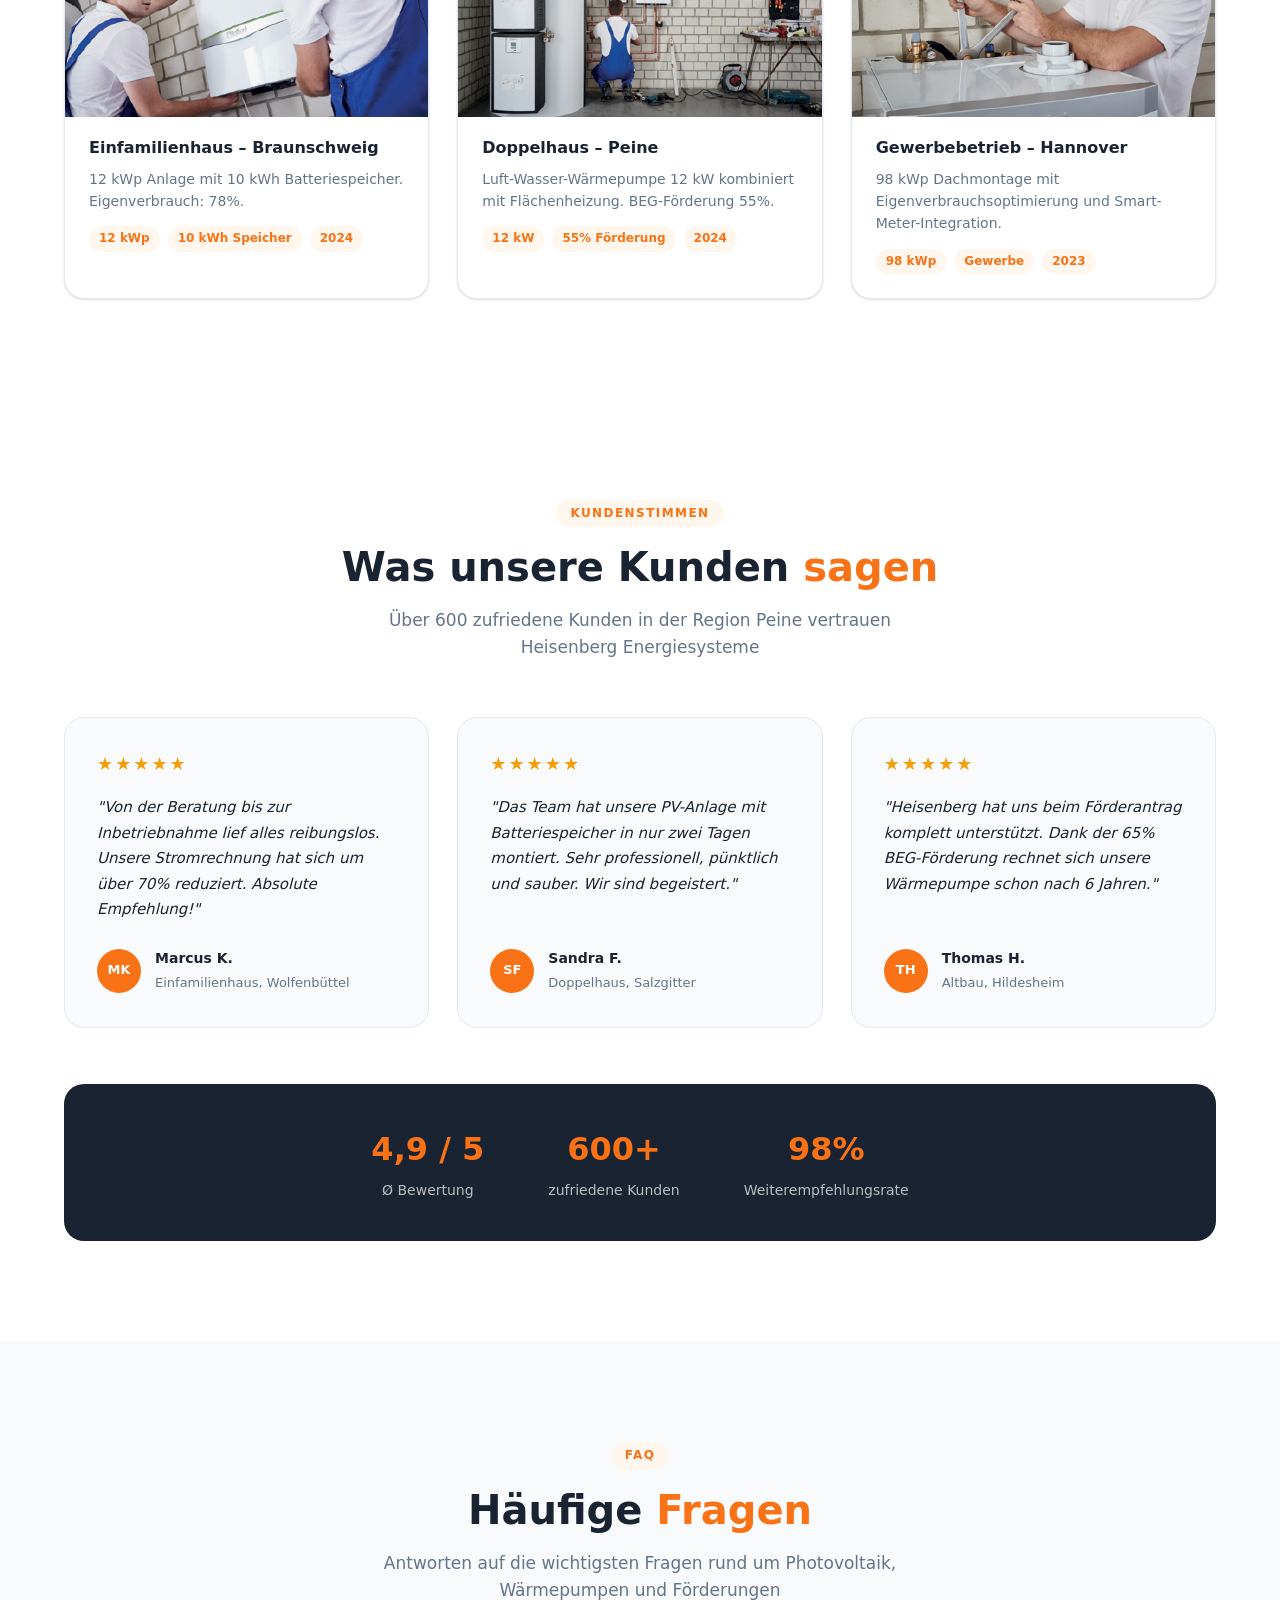
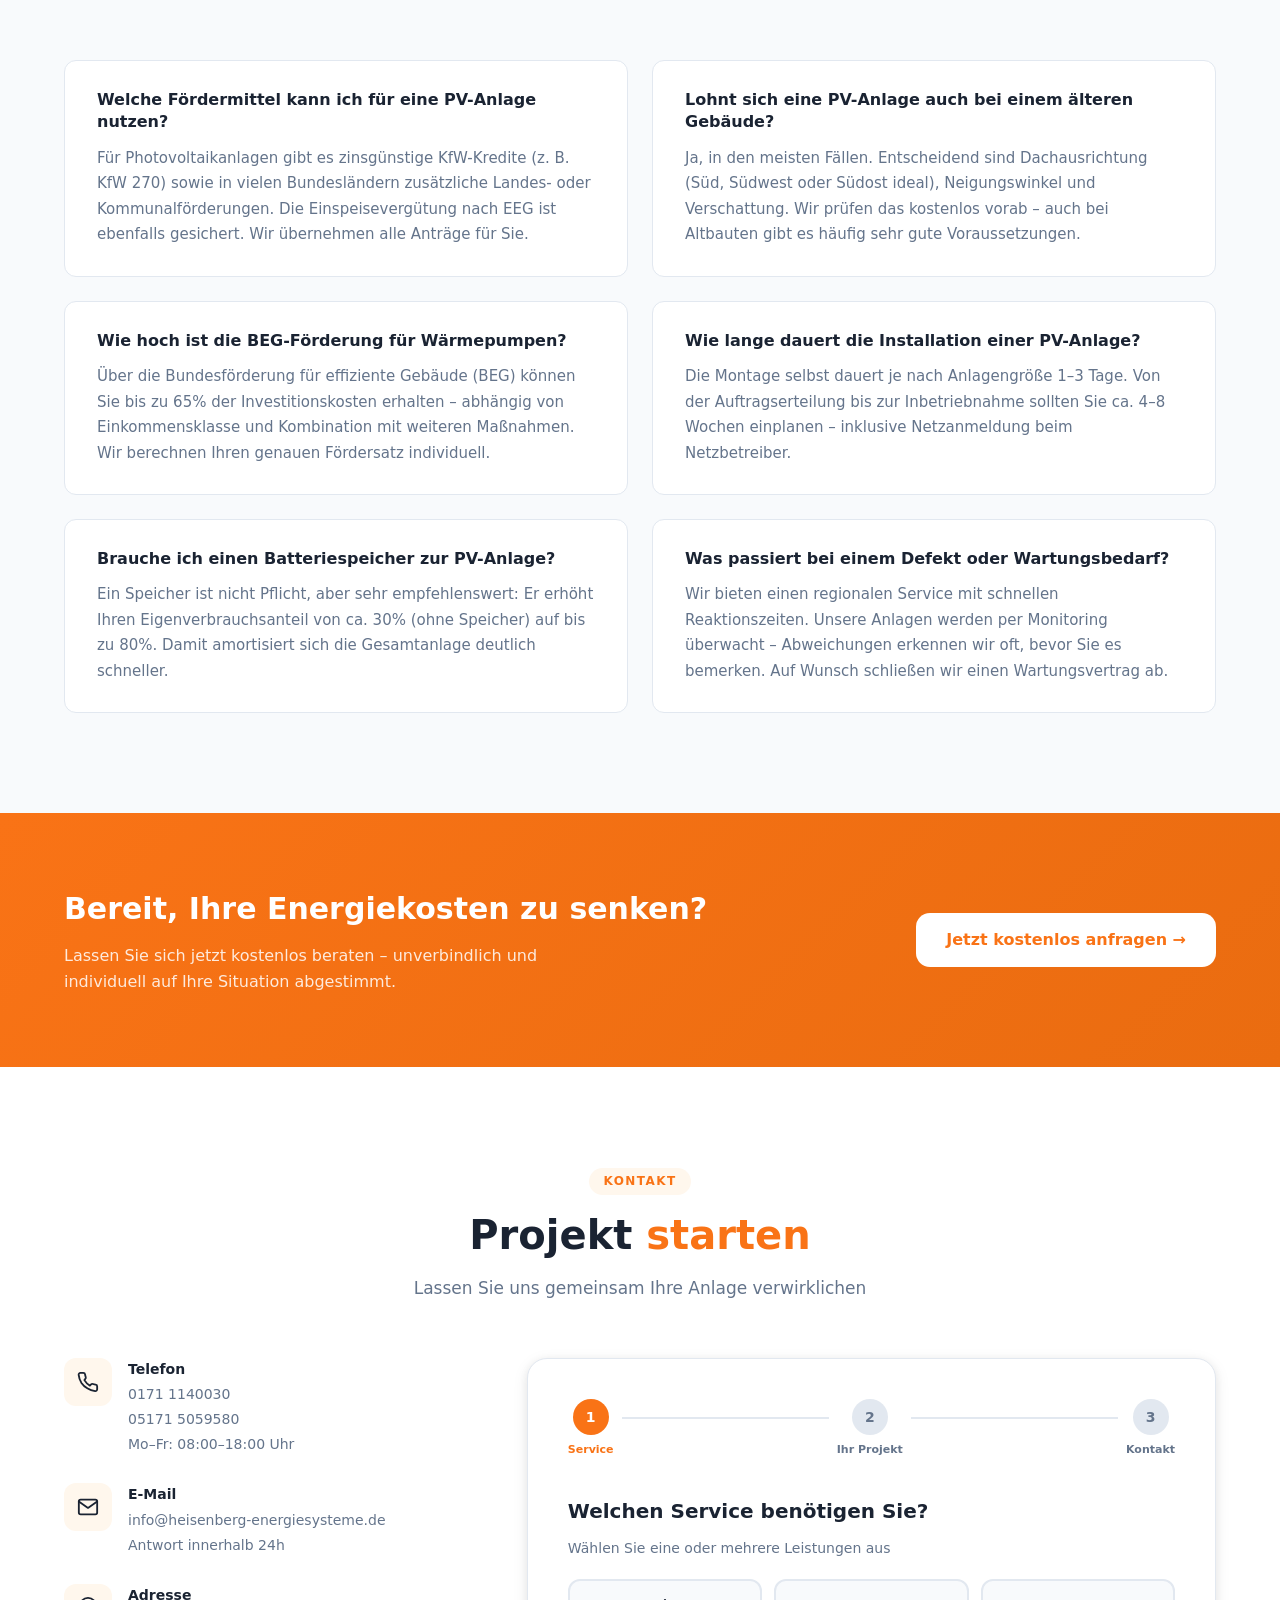
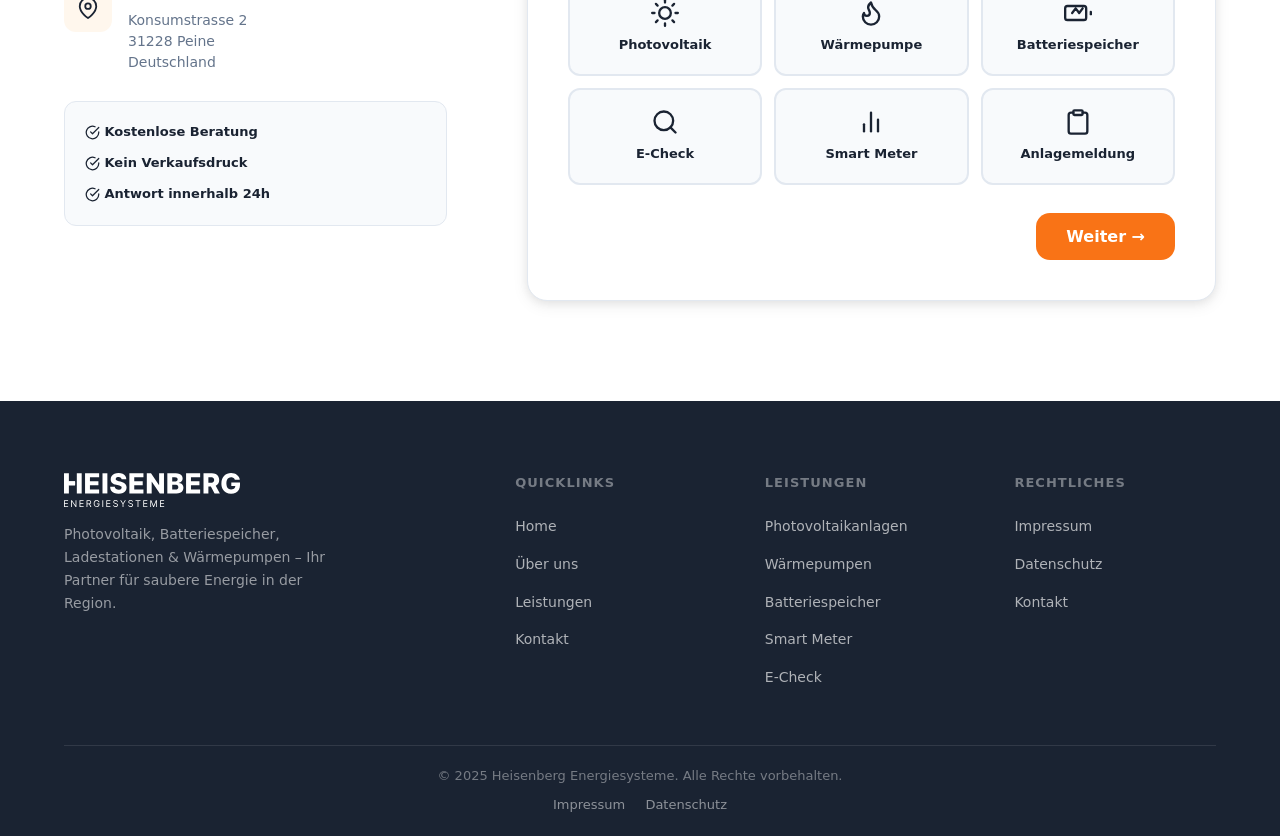
==== commit 28f899c5: "Bewertungsstandorte auf Region Peine umstellen (#1) Referenzprojekte und Testimonials zeigten Bremen" ====
--- a/index.html
+++ b/index.html
@@ -412,7 +412,7 @@
       <div class="section-intro text-center">
         <span class="section-eyebrow">Referenzprojekte</span>
         <h2 class="section-title">Unsere <span class="text-orange">Projekte</span> in der Region</h2>
-        <p class="section-subtitle">Ausgewählte Installationen aus Bremen und Umgebung</p>
+        <p class="section-subtitle">Ausgewählte Installationen aus Peine und Umgebung</p>
       </div>
       <div class="referenz-grid">
         <div class="referenz-card">
@@ -421,7 +421,7 @@
             <div class="referenz-tag">Photovoltaik</div>
           </div>
           <div class="referenz-info">
-            <h4>Einfamilienhaus – Bremen-Schwachhausen</h4>
+            <h4>Einfamilienhaus – Braunschweig</h4>
             <p>12 kWp Anlage mit 10 kWh Batteriespeicher. Eigenverbrauch: 78%.</p>
             <div class="referenz-stats">
               <span>12 kWp</span>
@@ -436,7 +436,7 @@
             <div class="referenz-tag referenz-tag--blue">Wärmepumpe</div>
           </div>
           <div class="referenz-info">
-            <h4>Doppelhaus – Delmenhorst</h4>
+            <h4>Doppelhaus – Peine</h4>
             <p>Luft-Wasser-Wärmepumpe 12 kW kombiniert mit Flächenheizung. BEG-Förderung 55%.</p>
             <div class="referenz-stats">
               <span>12 kW</span>
@@ -451,7 +451,7 @@
             <div class="referenz-tag referenz-tag--green">Gewerbe</div>
           </div>
           <div class="referenz-info">
-            <h4>Gewerbebetrieb – Bremerhaven</h4>
+            <h4>Gewerbebetrieb – Hannover</h4>
             <p>98 kWp Dachmontage mit Eigenverbrauchsoptimierung und Smart-Meter-Integration.</p>
             <div class="referenz-stats">
               <span>98 kWp</span>
@@ -470,7 +470,7 @@
       <div class="section-intro text-center">
         <span class="section-eyebrow">Kundenstimmen</span>
         <h2 class="section-title">Was unsere Kunden <span class="text-orange">sagen</span></h2>
-        <p class="section-subtitle">Über 600 zufriedene Kunden in der Region Bremen vertrauen Heisenberg Energiesysteme</p>
+        <p class="section-subtitle">Über 600 zufriedene Kunden in der Region Peine vertrauen Heisenberg Energiesysteme</p>
       </div>
       <div class="testimonials-grid">
         <div class="testimonial-card">
@@ -480,7 +480,7 @@
             <div class="testimonial-avatar">MK</div>
             <div>
               <strong>Marcus K.</strong>
-              <span>Einfamilienhaus, Bremen-Schwachhausen</span>
+              <span>Einfamilienhaus, Wolfenbüttel</span>
             </div>
           </div>
         </div>
@@ -491,7 +491,7 @@
             <div class="testimonial-avatar">SF</div>
             <div>
               <strong>Sandra F.</strong>
-              <span>Doppelhaus, Delmenhorst</span>
+              <span>Doppelhaus, Salzgitter</span>
             </div>
           </div>
         </div>
@@ -502,7 +502,7 @@
             <div class="testimonial-avatar">TH</div>
             <div>
               <strong>Thomas H.</strong>
-              <span>Altbau, Bremerhaven</span>
+              <span>Altbau, Hildesheim</span>
             </div>
           </div>
         </div>
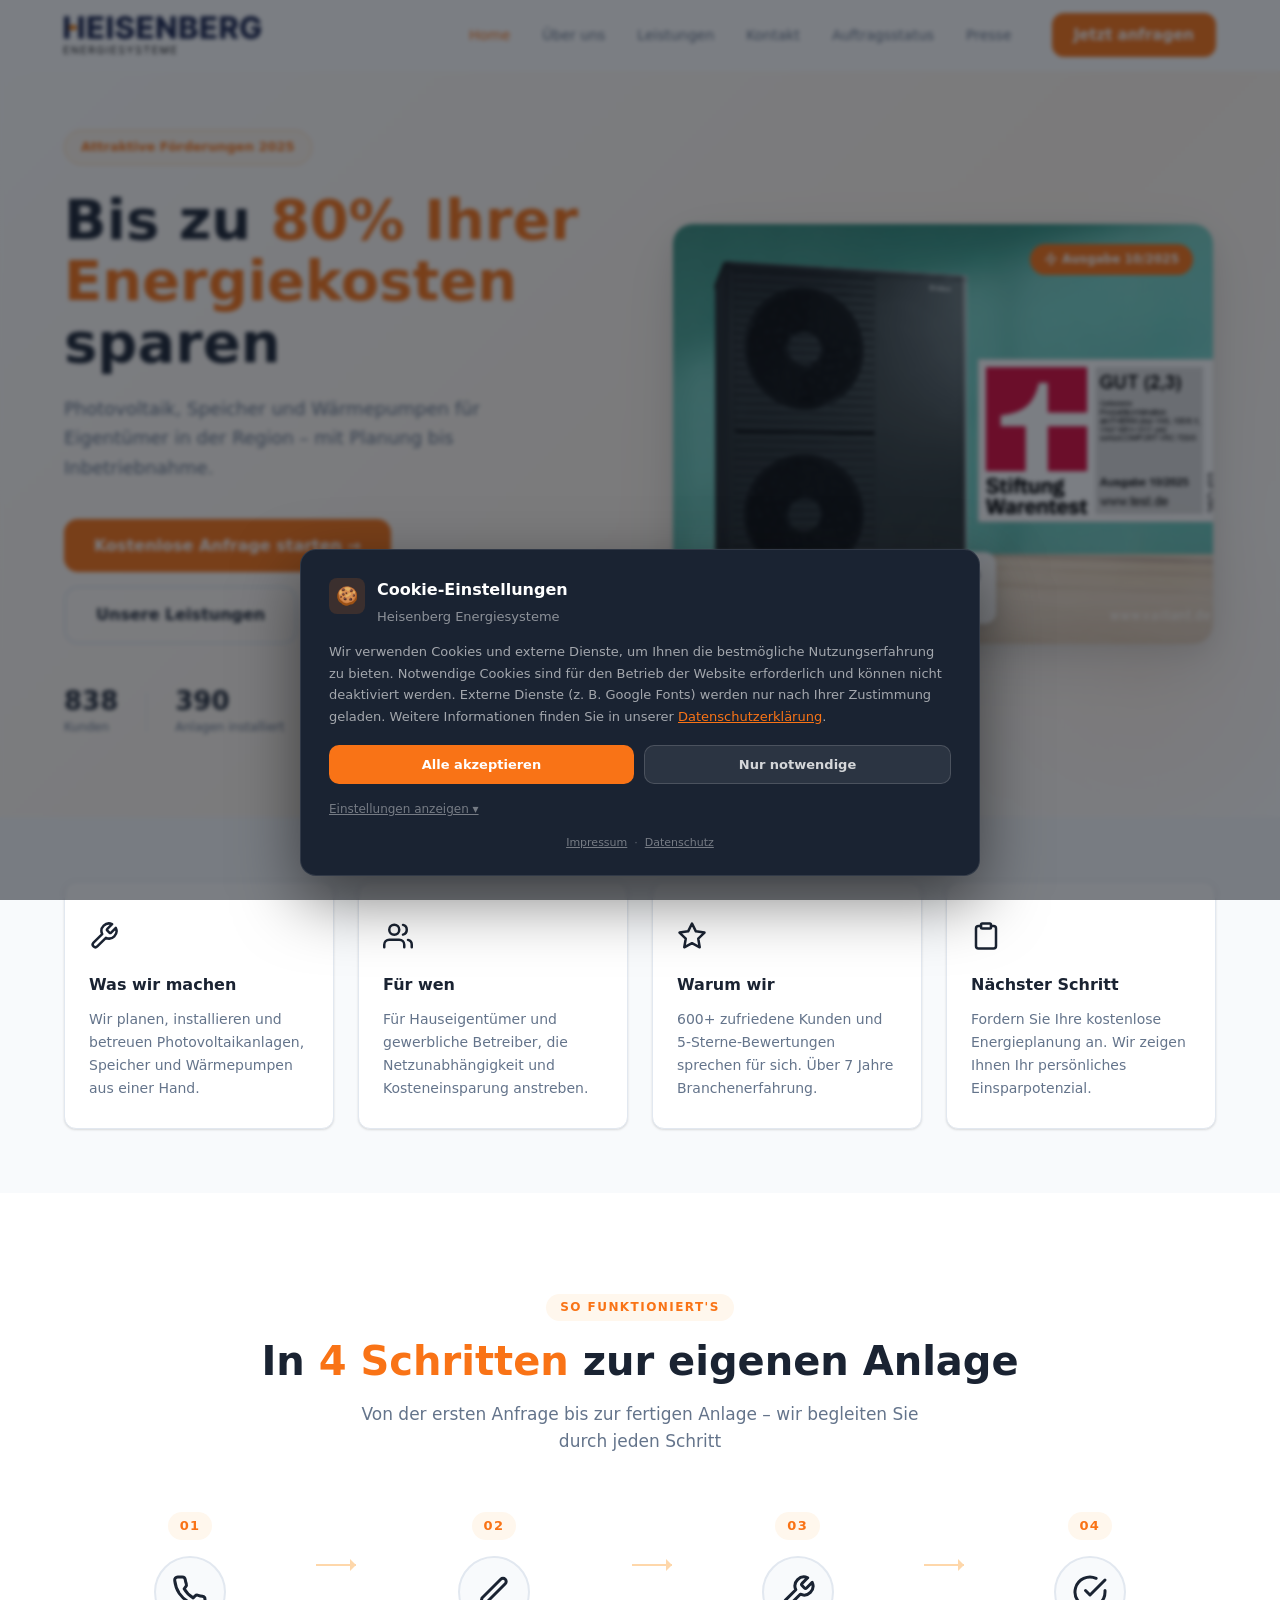
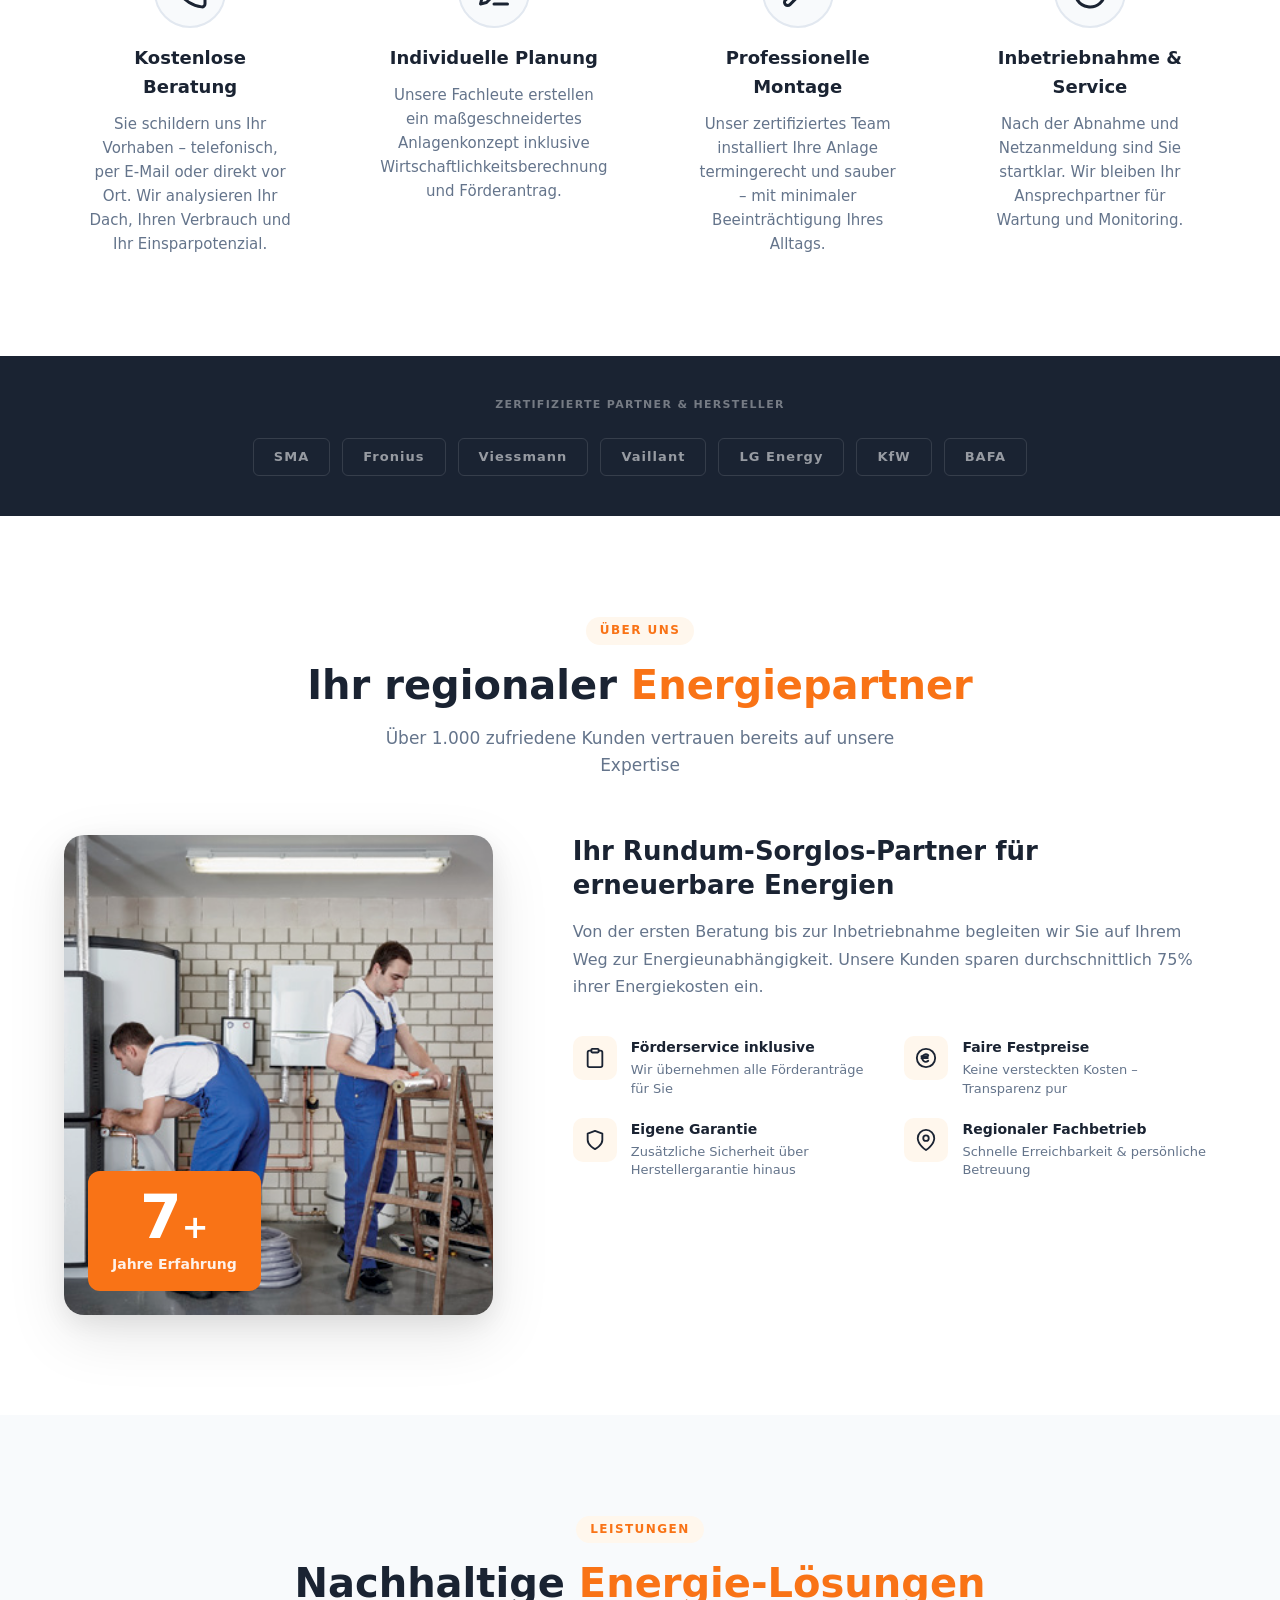
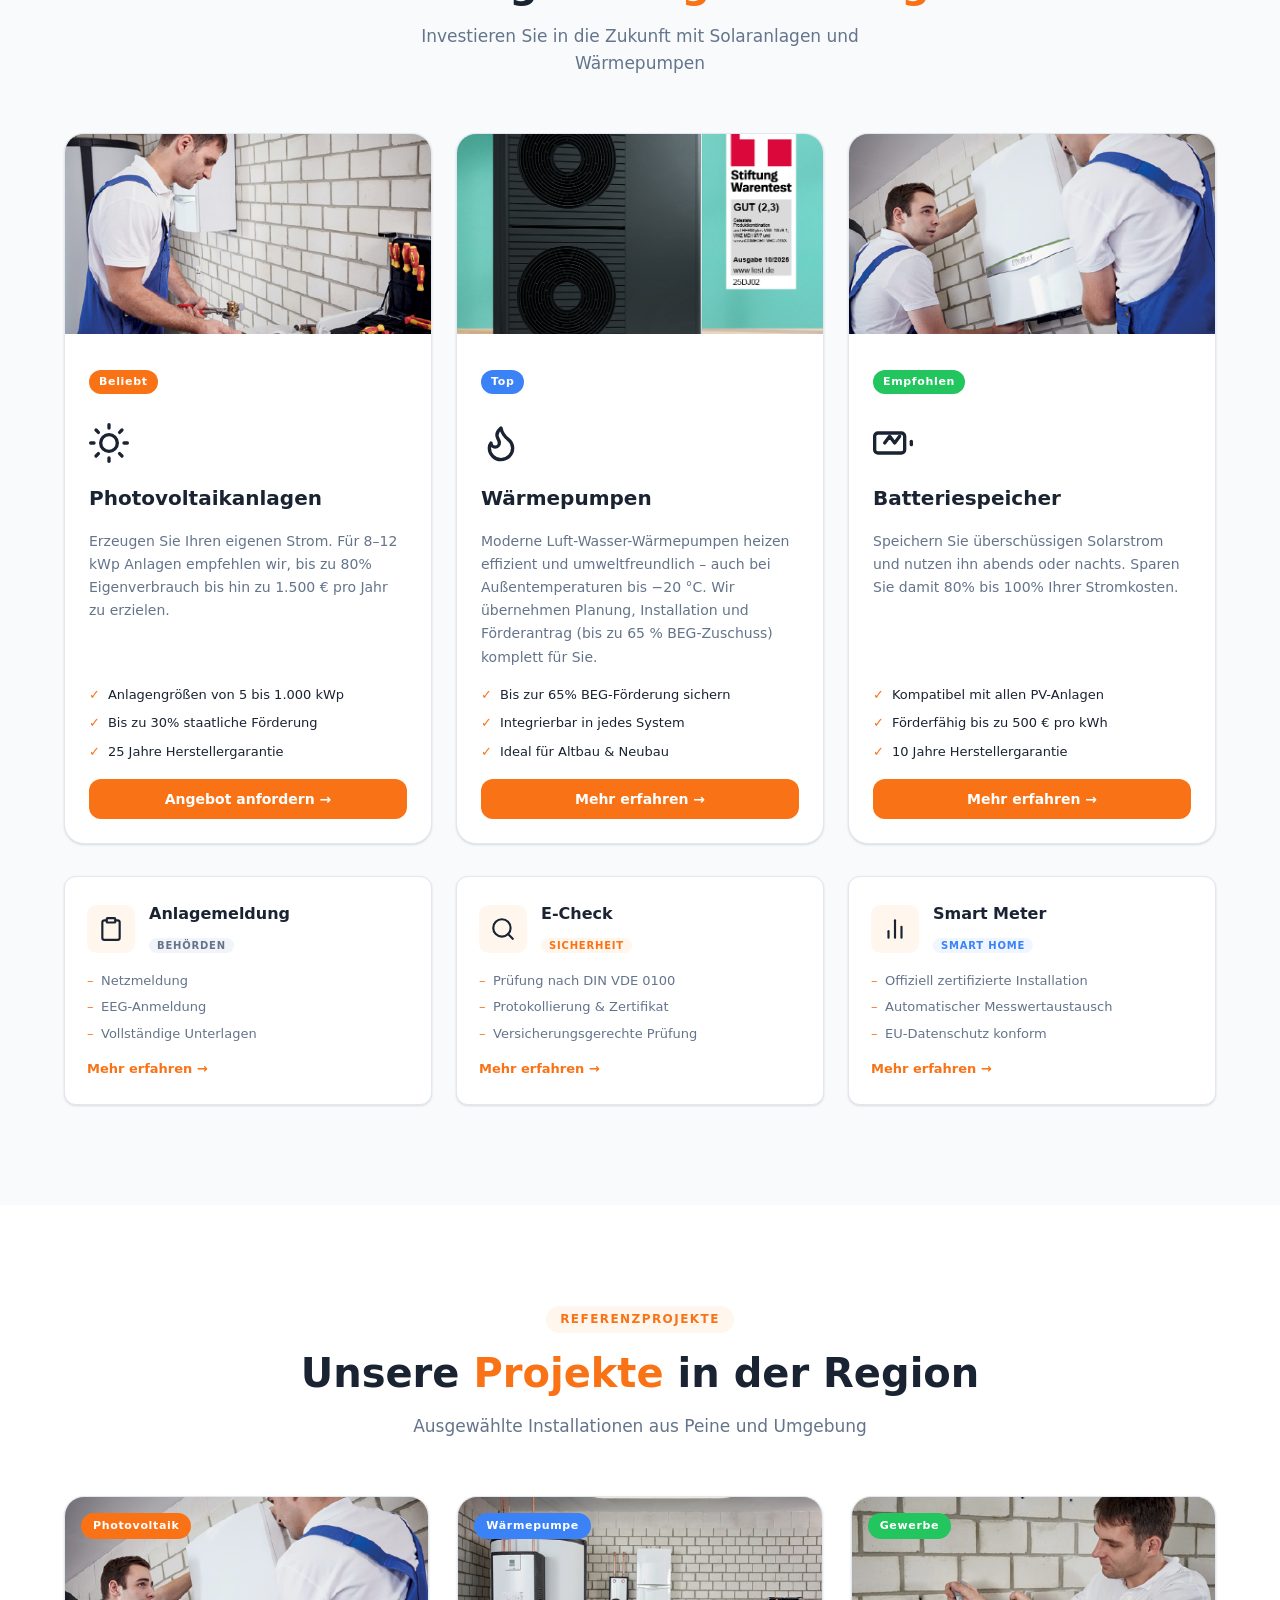
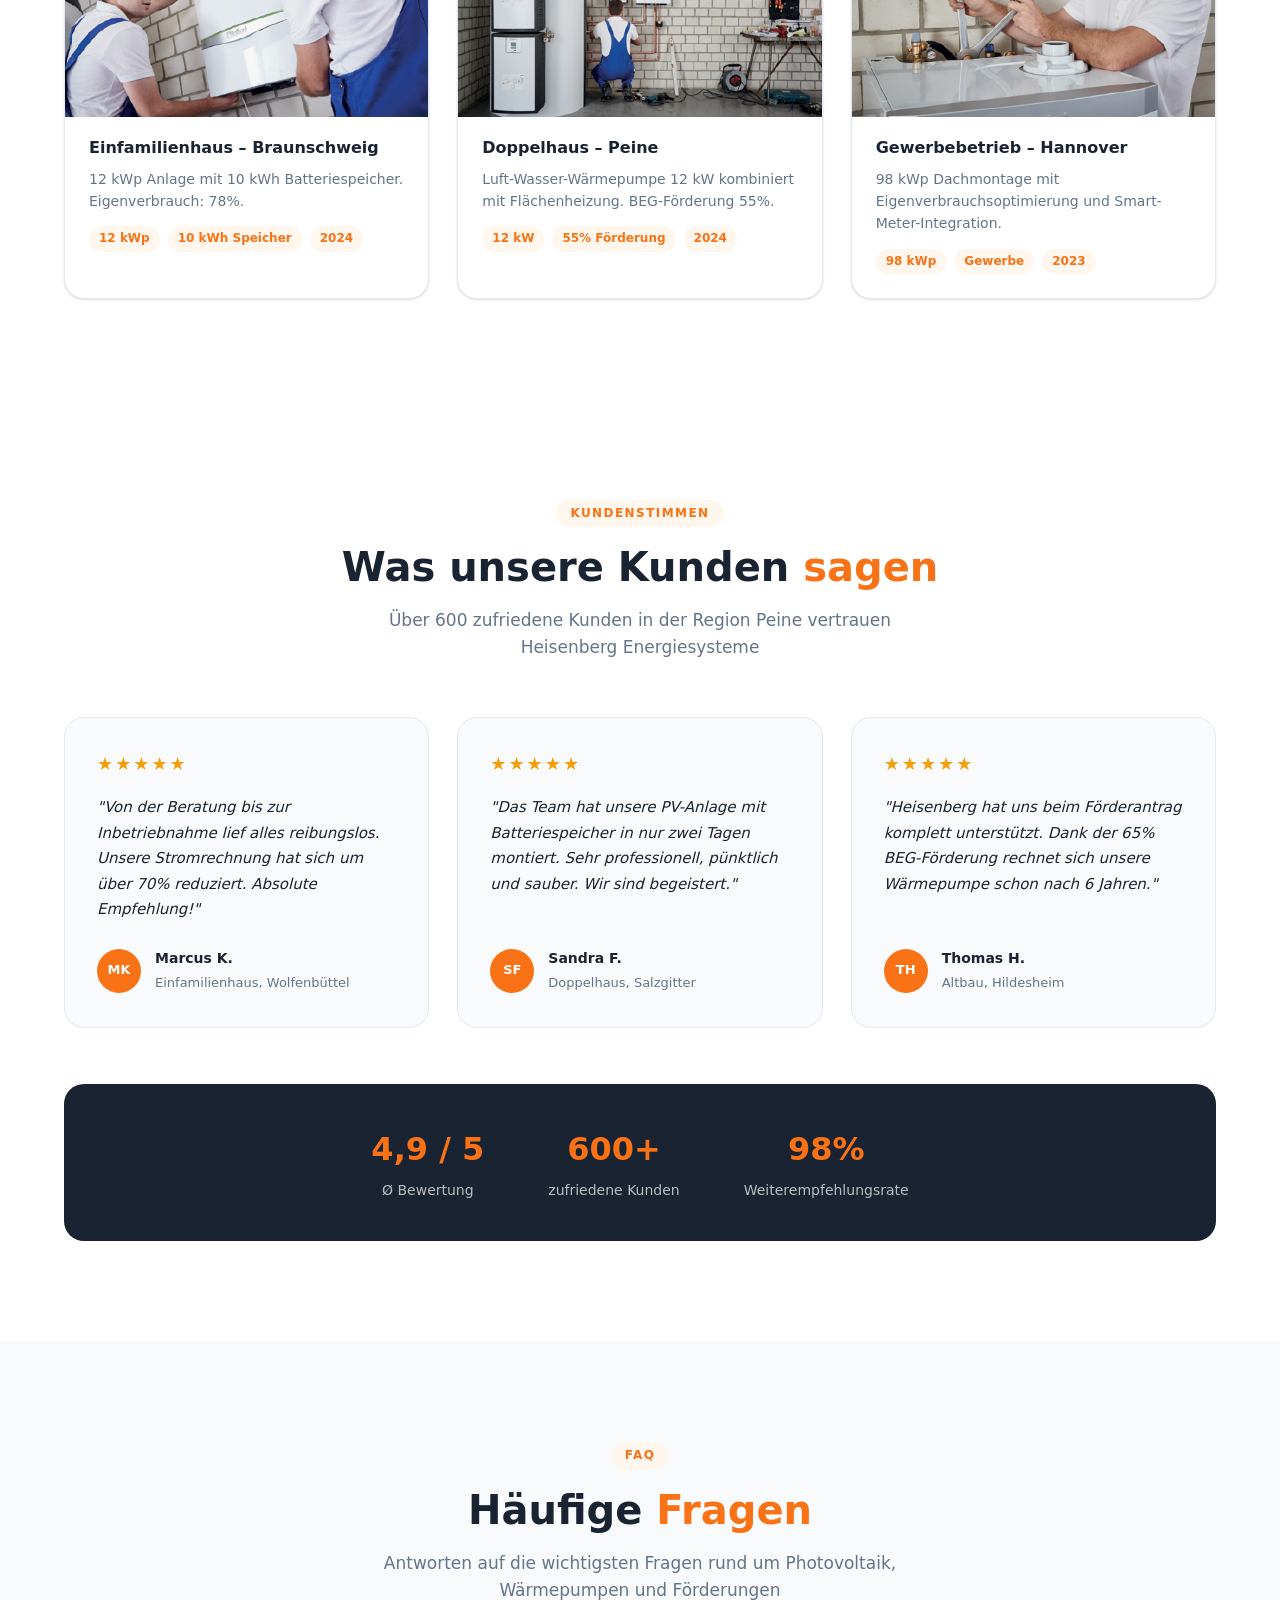
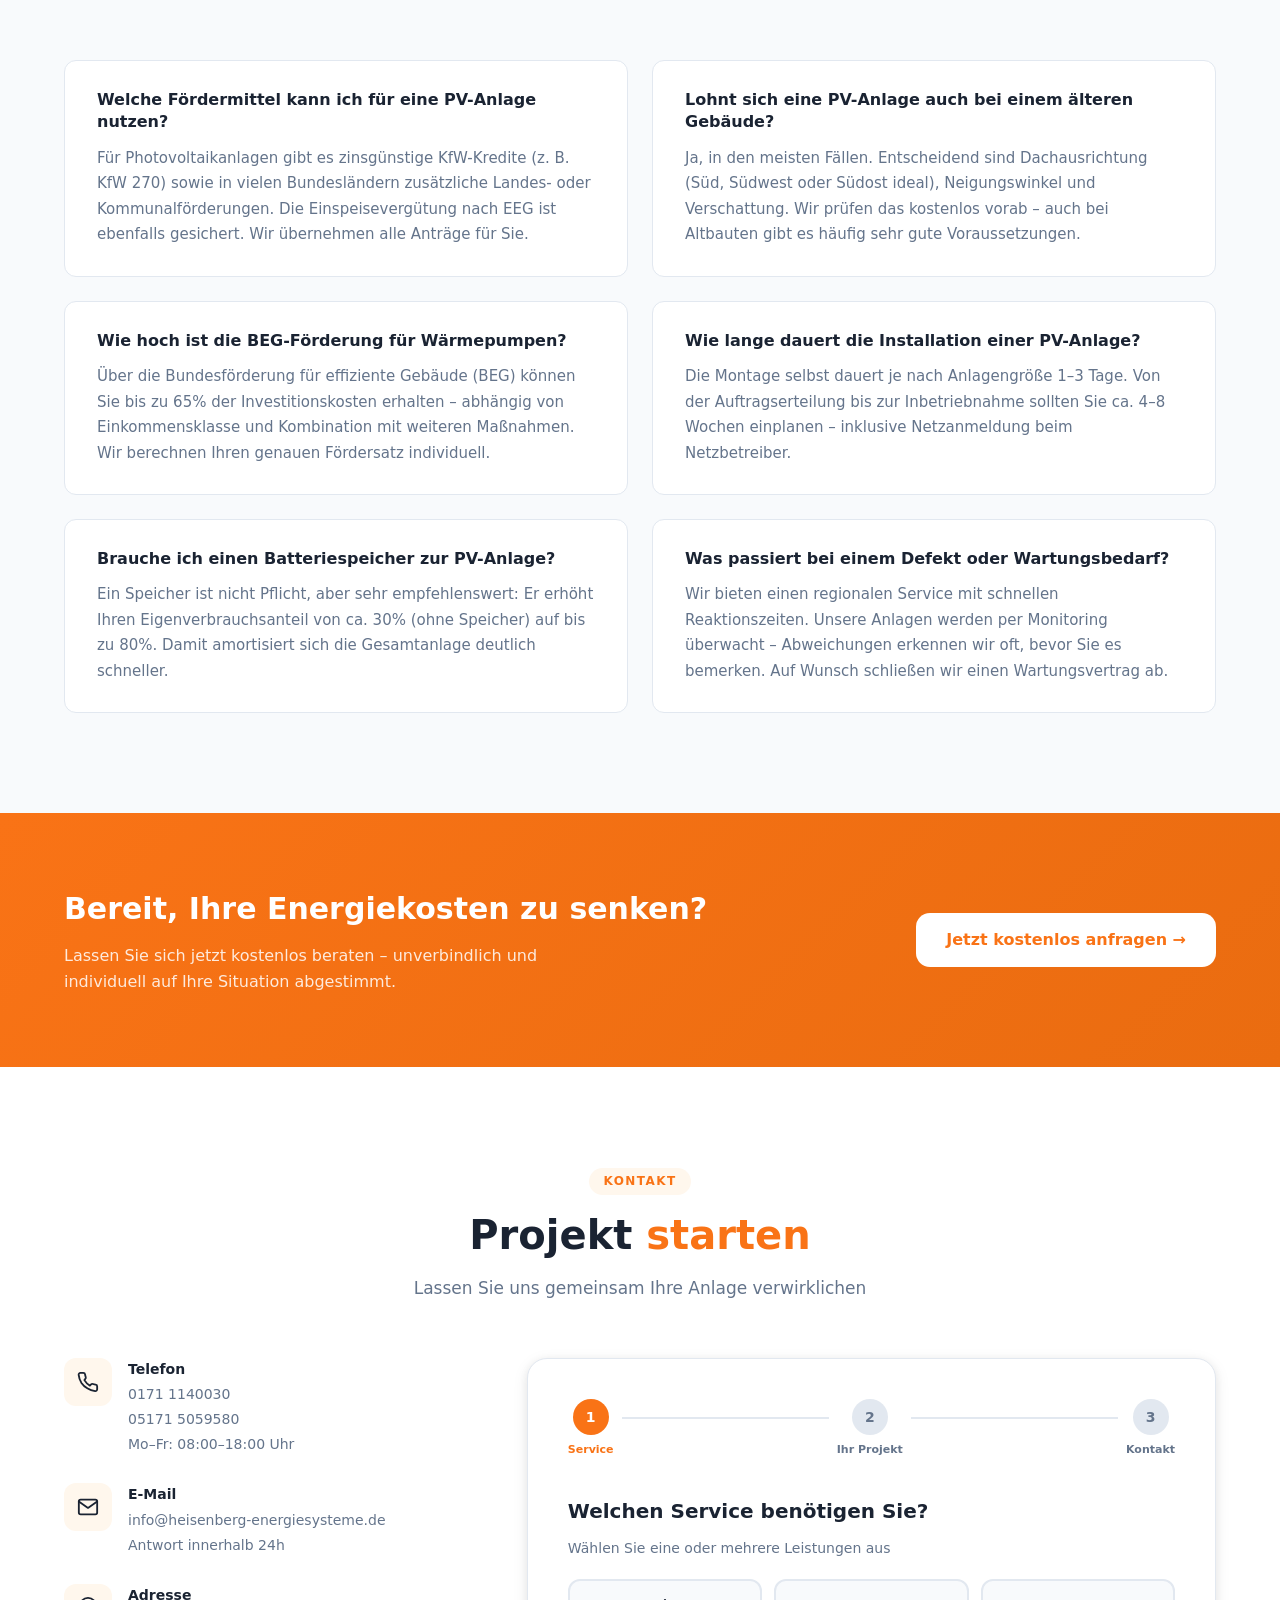
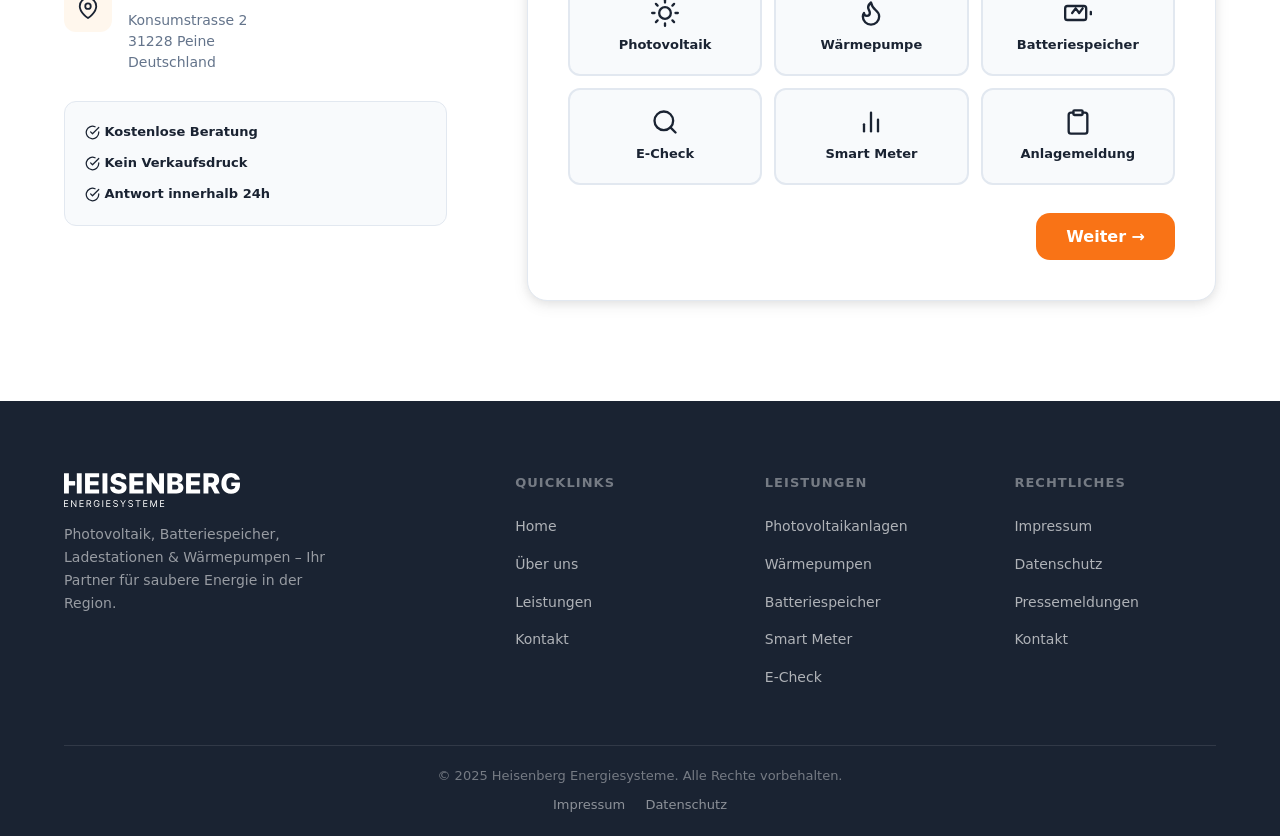
==== commit 656d38ca: "Pressemeldungen als neue Unterseite (#3) Uebersichtsseite im Blog-Stil (pressemeldungen.html) mit Ka" ====
--- a/index.html
+++ b/index.html
@@ -77,6 +77,7 @@
           <a href="#leistungen" class="nav-link">Leistungen</a>
           <a href="#kontakt" class="nav-link">Kontakt</a>
           <a href="auftragsabfrage.html" class="nav-link">Auftragsstatus</a>
+          <a href="pressemeldungen.html" class="nav-link">Presse</a>
           <a href="#kontakt" class="btn btn-primary nav-cta">Jetzt anfragen</a>
         </nav>
         <button class="menu-toggle" id="menu-toggle" aria-label="Menü öffnen">
@@ -774,6 +775,7 @@
           <ul>
             <li><a href="impressum.html">Impressum</a></li>
             <li><a href="datenschutz.html">Datenschutz</a></li>
+            <li><a href="pressemeldungen.html">Pressemeldungen</a></li>
             <li><a href="#kontakt">Kontakt</a></li>
           </ul>
         </div>
